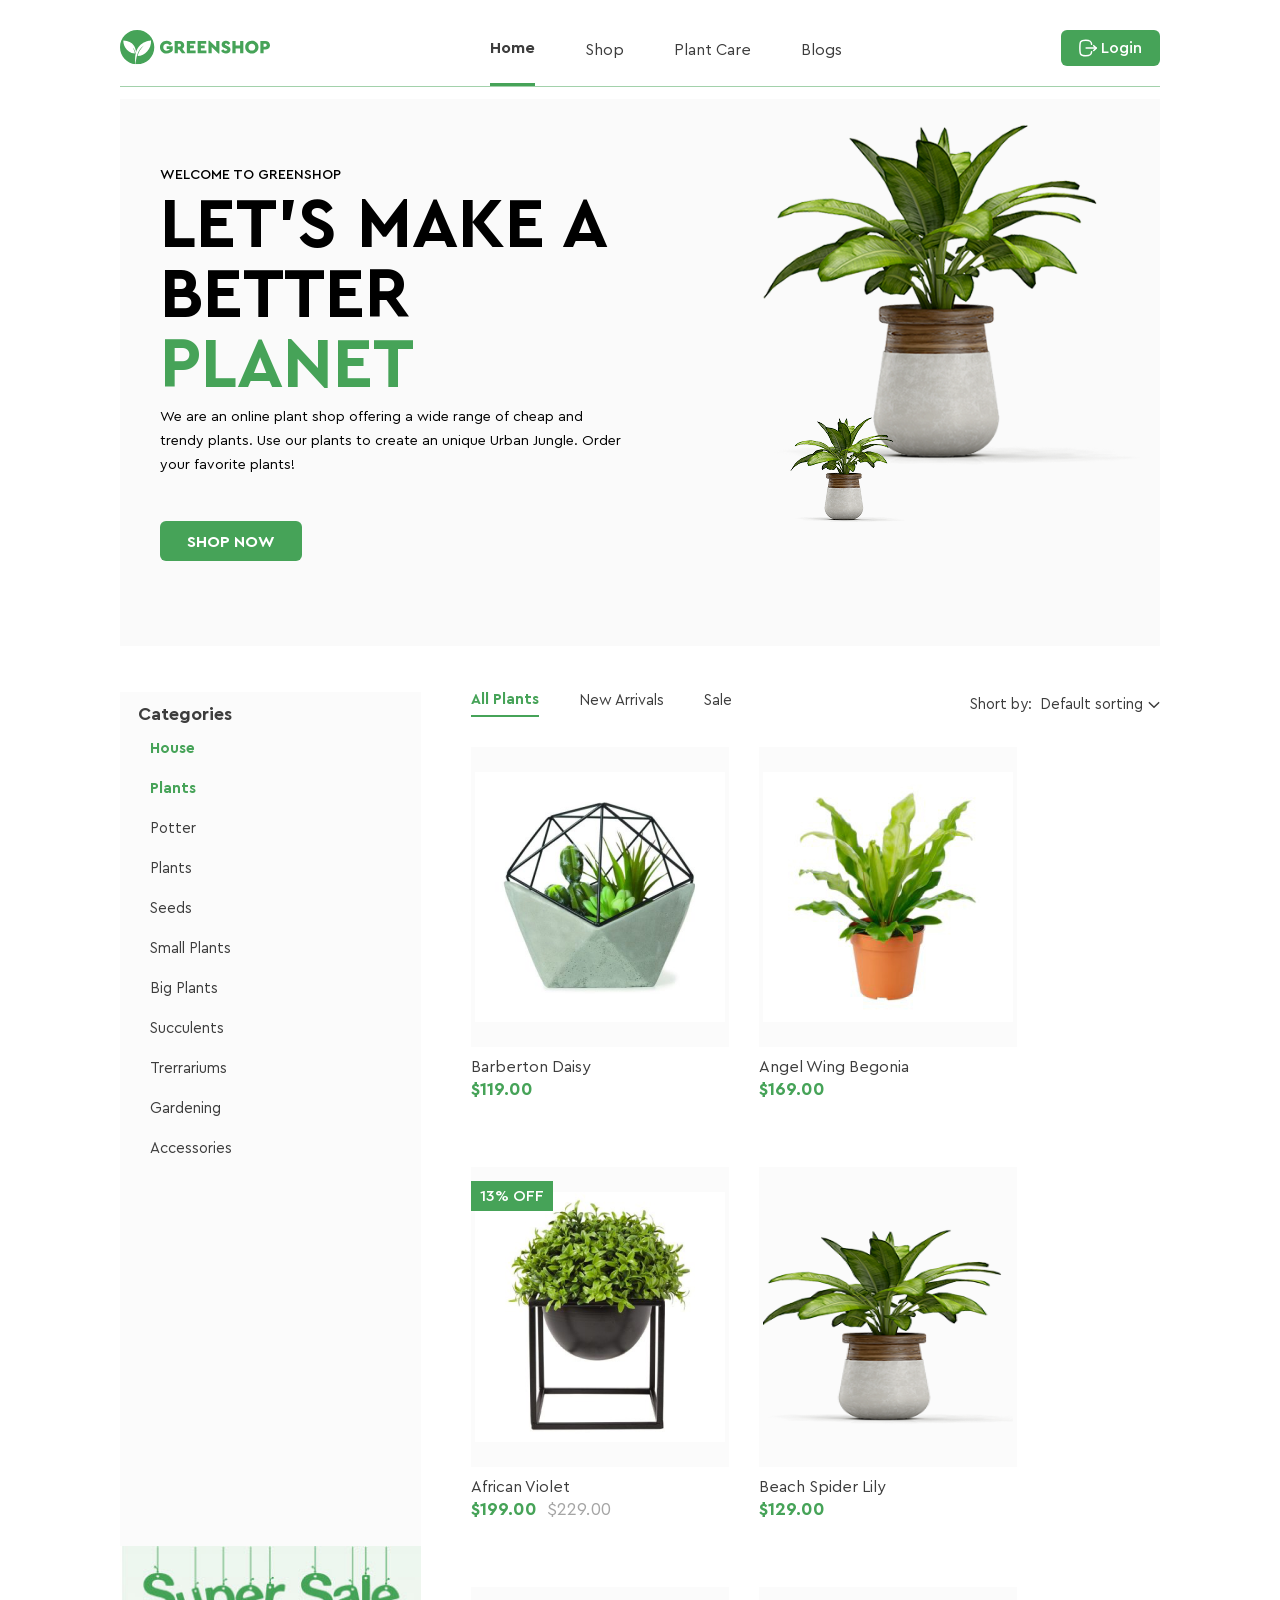
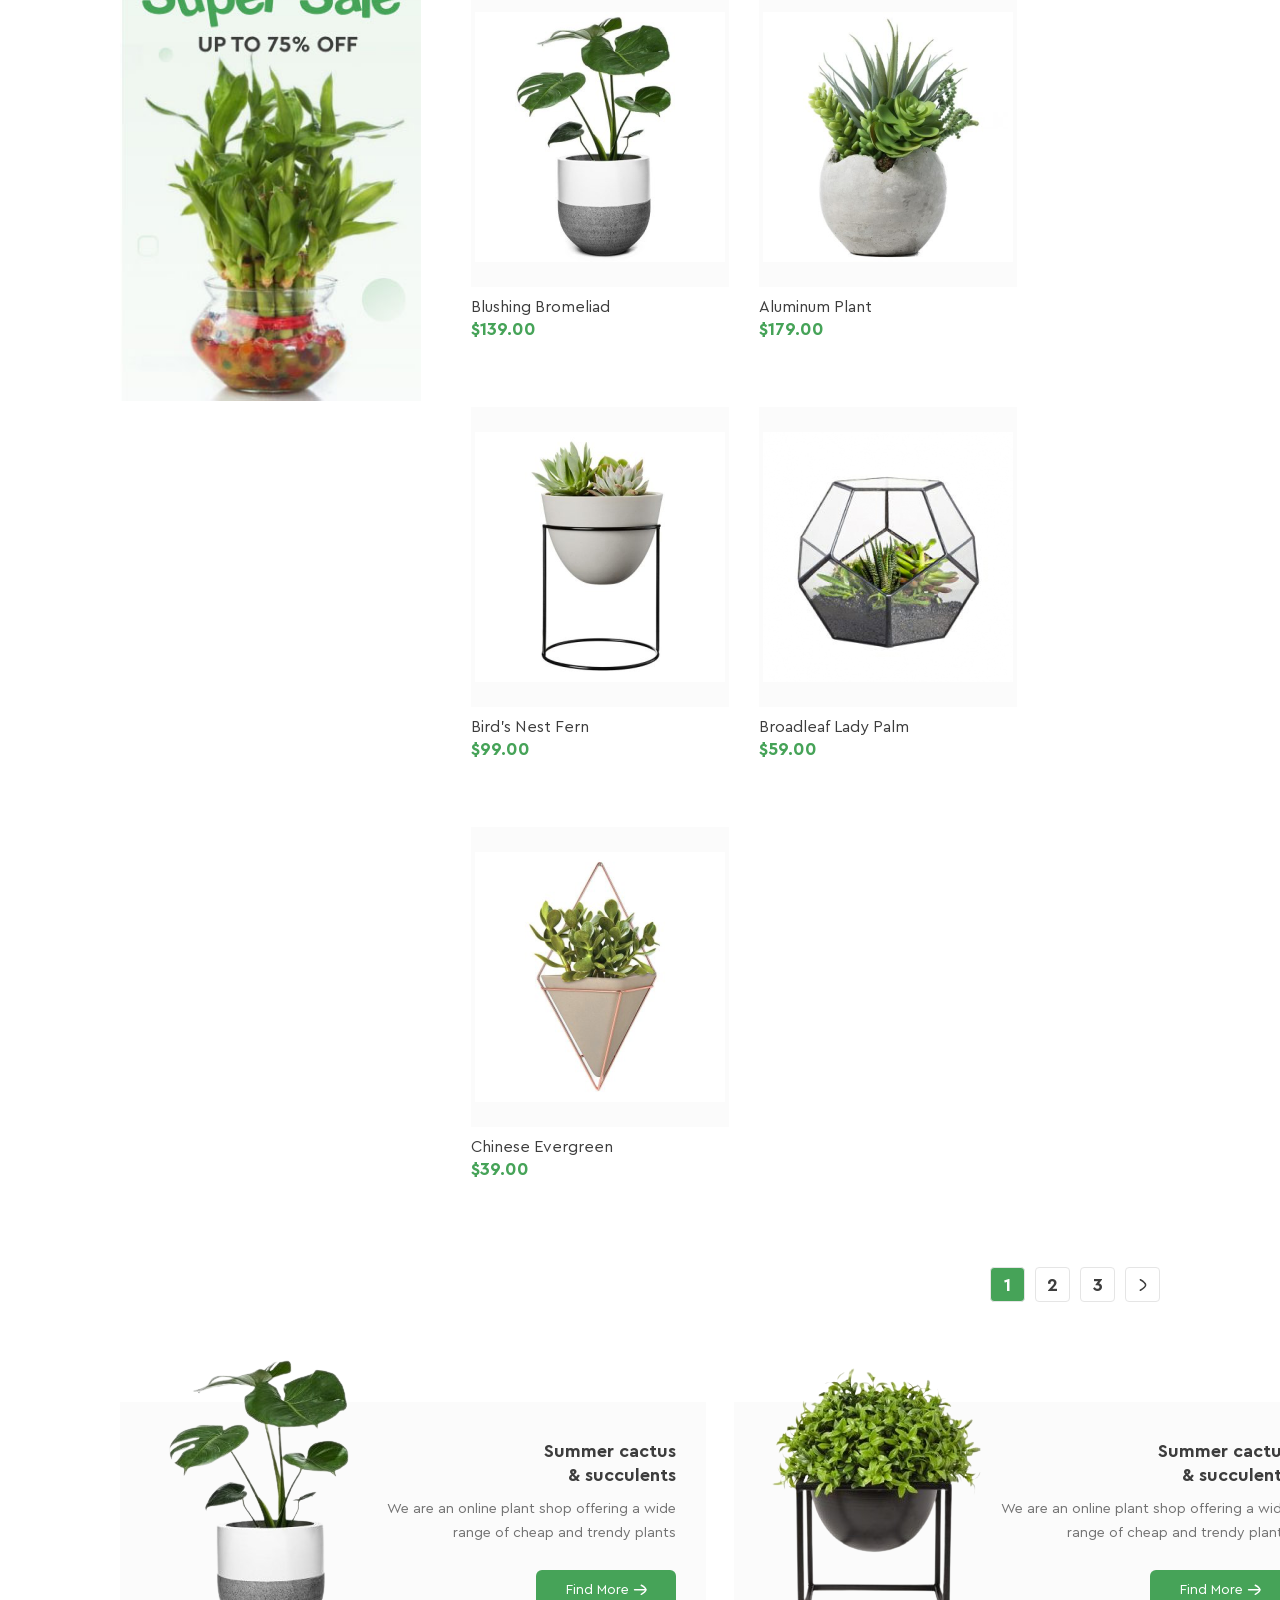
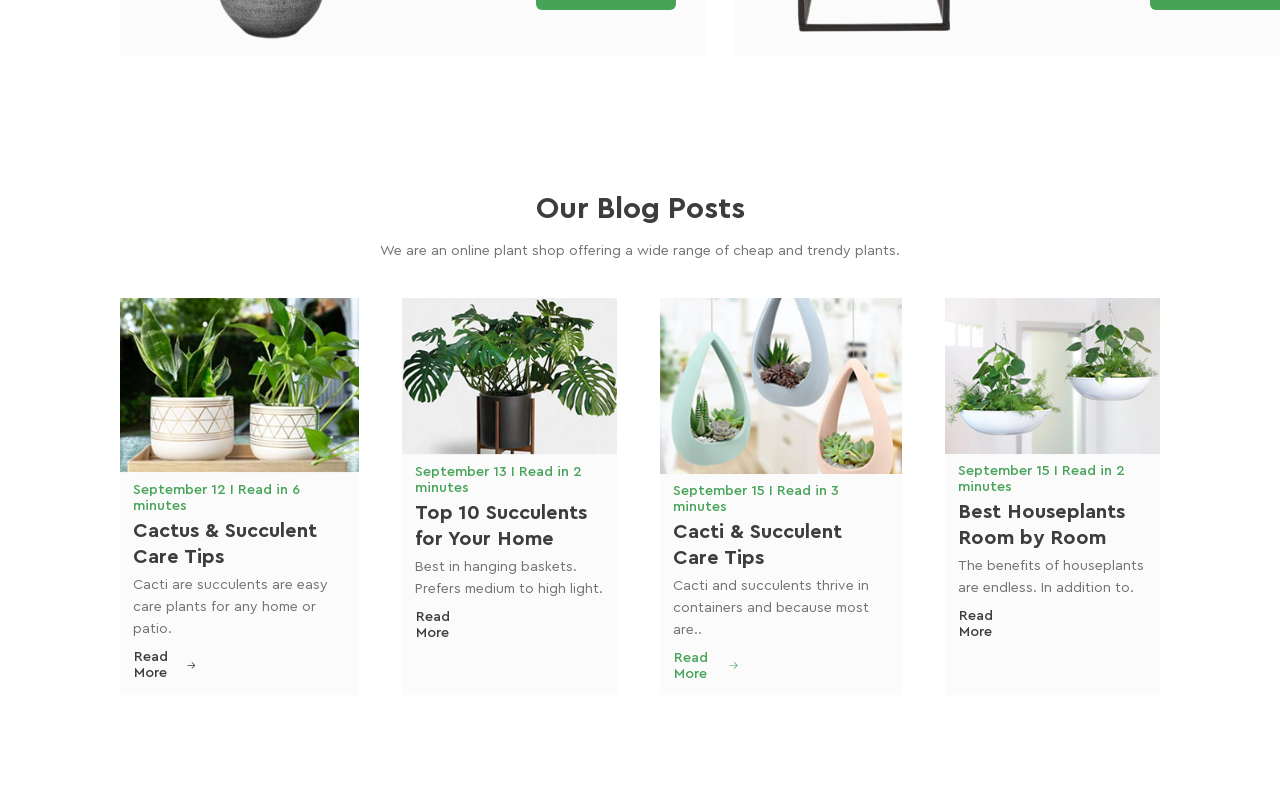
==== index.html @ c8fe4e33 "Homework_9.1" ====
<!DOCTYPE html>
<html lang="en">
<head>
    <meta charset="UTF-8">
    <meta name="viewport" content="width=device-width, initial-scale=1.0">
    <title>GREENSHOP</title>
    <link rel="stylesheet" href="./css/reset.css">
    <link rel="stylesheet" href="./css/style.css">
</head>
<body>
    <header>
        <div class="header">
            <div class="logo">
                <a class="logo-link" href="./index.html">
                    <svg xmlns="http://www.w3.org/2000/svg" width="150" height="35" viewBox="0 0 150 35" fill="none">
                    <g clip-path="url(#clip0_1_38)">
                        <path d="M17.15 0C7.67748 0 0 7.67746 0 17.15C0 26.0201 6.73548 33.3175 15.3711 34.207C14.8496 29.9134 15.0436 26.4001 15.7067 23.5135C15.3347 21.7225 14.4898 19.0703 12.5734 17.1864C12.5734 17.1864 13.8348 19.0784 14.5181 21.6214C14.5181 21.6255 14.5221 21.6295 14.5221 21.6335C14.5949 21.9044 14.6596 22.1793 14.7162 22.4623C14.7283 22.527 14.7404 22.5917 14.7526 22.6604C14.8051 22.9515 14.8536 23.2426 14.886 23.5418C5.19513 22.3532 3.12921 13.6569 3.35561 10.3781C13.665 10.9482 15.7754 17.8292 16.0827 22.0985C19.4585 11.0412 30.1843 10.4024 31.0697 10.3781C31.4538 18.8763 25.1509 25.5026 17.6149 26.0807C17.6635 25.8503 17.7201 25.6198 17.7767 25.3934C17.7928 25.3247 17.813 25.26 17.8333 25.1913C17.8777 25.0296 17.9222 24.8679 17.9748 24.7061C17.995 24.6374 18.0192 24.5646 18.0394 24.4959C18.096 24.318 18.1567 24.1442 18.2173 23.9663C18.2335 23.9259 18.2456 23.8854 18.2618 23.845C18.3386 23.6348 18.4195 23.4326 18.5003 23.2305C18.5084 23.2143 18.5125 23.1941 18.5205 23.1779C18.5205 23.1779 18.5205 23.1779 18.5246 23.1779C20.4571 18.5043 24.0229 15.4439 24.0229 15.4439C17.0247 19.4868 15.8441 29.9983 15.6582 34.2231C16.1514 34.2676 16.6446 34.2999 17.15 34.2999C26.6225 34.2999 34.3 26.6225 34.3 17.15C34.3 7.67746 26.6225 0 17.15 0Z" fill="#46A358"/>
                        <path d="M46.7038 10.7454C48.9719 10.7454 50.8235 11.7198 52.0243 13.4987L49.7764 15.4109C48.9719 14.287 47.9975 13.7048 46.6472 13.7048C44.5691 13.7048 43.2754 15.0713 43.2754 17.1534C43.2754 19.2719 44.6419 20.695 46.8372 20.695C48.0177 20.695 48.9557 20.2826 49.5541 19.5913V19.0091H46.6674V16.2357H52.7763V20.1331C52.1941 21.164 51.3693 21.9888 50.302 22.6235C49.2347 23.242 48.0339 23.5614 46.7038 23.5614C42.9924 23.618 39.9238 20.7314 39.9764 17.1534C39.9198 13.5957 42.9924 10.6888 46.7038 10.7454Z" fill="#46A358"/>
                        <path d="M61.9577 23.3315L59.1681 19.4907H57.8379V23.3315H54.6157V10.9683H59.4672C62.2204 10.9683 64.246 12.6542 64.246 15.2214C64.246 16.7375 63.5142 17.9948 62.2973 18.7428L65.5559 23.3315H61.9577ZM57.8339 16.6809H59.4834C60.3809 16.6809 60.9631 16.0987 60.9631 15.2214C60.9631 14.3441 60.3809 13.7781 59.4834 13.7781H57.8339V16.6809Z" fill="#46A358"/>
                        <path d="M66.8335 10.9683H75.4126V13.8711H70.0557V15.5772H73.8763V18.2738H70.0557V20.4287H75.639V23.3315H66.8335V10.9683Z" fill="#46A358"/>
                        <path d="M77.644 10.9683H86.223V13.8711H80.8662V15.5772H84.6867V18.2738H80.8662V20.4287H86.4494V23.3315H77.644V10.9683Z" fill="#46A358"/>
                        <path d="M99.4194 10.9681V23.5577H98.3884L91.6812 17.0567V23.3313H88.459V10.7417H89.4899L96.1971 17.1497V10.9681H99.4194Z" fill="#46A358"/>
                        <path d="M103.264 19.1349C103.996 20.1092 104.764 20.7278 106.017 20.7278C106.862 20.7278 107.291 20.4286 107.291 19.8262C107.291 19.2845 107.008 19.1147 106.034 18.6821L104.76 18.1201C102.718 17.2186 101.631 16.0583 101.631 14.3926C101.631 12.2013 103.43 10.7378 105.957 10.7378C107.998 10.7378 109.442 11.7121 110.19 13.2282L108.035 14.8777C107.436 13.9802 106.875 13.5678 105.993 13.5678C105.318 13.5678 104.889 13.8306 104.889 14.3562C104.889 14.805 105.152 15.0516 105.957 15.3669L107.38 15.9653C109.535 16.8668 110.545 17.9503 110.545 19.6928C110.545 22.0903 108.577 23.5538 106.009 23.5538C103.782 23.5538 101.983 22.4865 101.081 20.7804L103.264 19.1349Z" fill="#46A358"/>
                        <path d="M112.393 10.9683H115.615V15.4842H120.131V10.9683H123.353V23.3315H120.131V18.387H115.615V23.3315H112.393V10.9683Z" fill="#46A358"/>
                        <path d="M131.843 10.7417C135.442 10.6649 138.607 13.6081 138.53 17.1497C138.603 20.7277 135.442 23.6143 131.843 23.5577C128.229 23.6143 125.116 20.7277 125.193 17.1497C125.116 13.6081 128.229 10.6689 131.843 10.7417ZM131.86 13.7011C129.874 13.7011 128.488 15.108 128.488 17.1497C128.488 18.1806 128.807 19.0216 129.426 19.6603C130.044 20.2789 130.869 20.5983 131.86 20.5983C133.772 20.5983 135.231 19.2116 135.231 17.1497C135.235 15.108 133.772 13.7011 131.86 13.7011Z" fill="#46A358"/>
                        <path d="M140.374 10.9683H145.225C147.979 10.9683 150.004 12.6542 150.004 15.2214C150.004 17.7523 147.926 19.4907 145.225 19.4907H143.596V23.3315H140.374V10.9683ZM145.242 16.6809C146.139 16.6809 146.721 16.0987 146.721 15.2214C146.721 14.3441 146.139 13.7781 145.242 13.7781H143.592V16.6809H145.242Z" fill="#46A358"/>
                    </g>
                    <defs>
                        <clipPath id="clip0_1_38">
                        <rect width="150" height="34.2999" fill="white"/>
                        </clipPath>
                    </defs>
                    </svg>
                </a>
            </div>
            <nav class="nav-list">
                <li class="list-item active">
                    <a href="#" class="link-nav">Home</a>
                </li>
                <li class="list-item">
                    <a href="#" class="link-nav">Shop</a>
                </li>
                <li class="list-item">
                    <a href="#" class="link-nav">Plant Care</a>
                </li>
                <li class="list-item">
                    <a href="#" class="link-nav">Blogs</a>
                </li>
            </nav>
            <button type="submit" class="btn-log">
                    <svg xmlns="http://www.w3.org/2000/svg" width="18" height="18" viewBox="0 0 18 18" fill="none">
                          <path d="M17.1601 9.10026H7.12598" stroke="white" stroke-width="1.5" stroke-linecap="round" stroke-linejoin="round"/>
                          <path d="M14.7212 6.67041L17.1612 9.10041L14.7212 11.5304" stroke="white" stroke-width="1.5" stroke-linecap="round" stroke-linejoin="round"/>
                          <path d="M12.634 5.35817C12.359 2.37484 11.2424 1.2915 6.8007 1.2915C0.883199 1.2915 0.883199 3.2165 0.883199 8.99984C0.883199 14.7832 0.883199 16.7082 6.8007 16.7082C11.2424 16.7082 12.359 15.6248 12.634 12.6415" stroke="white" stroke-width="1.5" stroke-linecap="round" stroke-linejoin="round"/>
                    </svg>
                    <a href="./registration.html">Login</a>
            </button>
            </div>
        </div>
    </header>

    <section class="section-main">
        <div class="section-main-info">
            <div class="comtainer-info">
                <span class="welcome-text">Welcome to GreenShop</span>
                <h1 class="slogan">Let’s Make a Better <span class="text-color-green">Planet</span></h1>
                <p class="info-text">We are an online plant shop offering a wide range of cheap and trendy plants. Use our plants to create an unique Urban Jungle. Order your favorite plants!</p>
                <button type="submit" class="shop-now">
                    shop now
                </button>
            </div>
            <div class="container-main-product">
                 <img src="./img/01_1.png" alt="potted flower" class="product-img">
                <img src="./img/01_2.png" alt="potted flower" class="product-img-position">
            </div>
        </div>
    </section>

    <section class="section-shop">
        <div class="container-aside">
            <div class="container-categories">
                <span class="categories-text">Categories</span>
                <ul class="list-categories">
                    <li class="list-categories-item active">House Plants</li>
                    <li class="list-categories-item">Potter Plants</li>
                    <li class="list-categories-item">Seeds</li>
                    <li class="list-categories-item">Small Plants</li>
                    <li class="list-categories-item">Big Plants</li>
                    <li class="list-categories-item">Succulents</li>
                    <li class="list-categories-item">Trerrariums</li>
                    <li class="list-categories-item">Gardening</li>
                    <li class="list-categories-item">Accessories</li>
                </ul>
            </div>
                <img class="comtainer-sale-img" src="./img/Super_Sale_Banner.jpg" alt="Super_Sale_Banner">
        </div>
        <div class="comtainer-main-shop">
            <div class="comtainer-short-by">
                <ul class="short-by">
                    <li class="short-by-list active">All Plants</li>
                    <li class="short-by-list">New Arrivals</li>
                    <li class="short-by-list">Sale</li>
                </ul>
                <div class="default-sorting">
                    <div class="container-text-sorting">
                        <span class="text-sorting">Short by:</span>
                        <span class="text-sorting">Default sorting</span>
                    </div>
                    <div class="icon-sorting">
                        <svg xmlns="http://www.w3.org/2000/svg" width="12" height="8" viewBox="0 0 12 8" fill="none">
                          <path d="M10.6667 1.66669L6.00004 6.33335L1.33337 1.66669" stroke="#3D3D3D" stroke-width="1.5" stroke-linecap="round" stroke-linejoin="round"/>
                        </svg>
                    </div>
                </div>
            </div>
            <section class="section-shop-card">
                <div class="container-shop-card">
                    <div class="shop-card shop-card-border-top">
                        <div class="background-img">
                            <img class="card-img" src="./img/card_1.png" alt="Product-img-card">
                            <ul class="shop-card-icon">
                                <li class="card-icon">
                                    <a class="card-icon-link" href="#">
                                        <svg xmlns="http://www.w3.org/2000/svg" width="20" height="20" viewBox="0 0 20 20" fill="none">
                                          <g clip-path="url(#clip0_2_1949)">
                                            <path d="M14.294 16.8745H8.24077C5.65655 16.8745 3.55412 14.7721 3.55412 12.1879V7.38405C3.55412 4.98175 2.35676 2.75813 0.351225 1.4358C-0.00894369 1.19834 -0.108379 0.713895 0.129078 0.353726C0.366535 -0.00648163 0.850939 -0.105956 1.21119 0.131579C2.35606 0.886442 3.28487 1.88204 3.94905 3.02832C4.09258 3.18911 5.24995 4.41584 7.14726 4.41584H16.142C18.596 4.36995 20.5168 6.83267 19.8752 9.20138L18.8397 13.3284C18.3159 15.4163 16.4466 16.8745 14.294 16.8745ZM4.91926 5.53677C5.04912 6.1367 5.11634 6.7553 5.11634 7.38405V12.1879C5.11634 13.9107 6.51796 15.3123 8.24077 15.3123H14.294C15.7291 15.3123 16.9752 14.3401 17.3245 12.9482L18.3599 8.82121C18.7412 7.41373 17.5997 5.95084 16.142 5.97806H7.14722C6.28913 5.97806 5.54224 5.79305 4.91926 5.53677ZM7.85021 19.0226C7.85021 18.4833 7.41307 18.0462 6.87383 18.0462C5.57828 18.0978 5.57942 19.9479 6.87383 19.999C7.41307 19.999 7.85021 19.5618 7.85021 19.0226ZM15.6222 19.0226C15.6222 18.4833 15.1851 18.0462 14.6459 18.0462C13.3503 18.0978 13.3514 19.9479 14.6459 19.999C15.1851 19.999 15.6222 19.5618 15.6222 19.0226ZM16.9231 8.32138C16.9231 7.88998 16.5734 7.54027 16.142 7.54027H7.45966C6.42329 7.58152 6.42407 9.0616 7.45966 9.10249H16.142C16.5734 9.10249 16.9231 8.75279 16.9231 8.32138Z"/>
                                          </g>
                                          <defs>
                                            <clipPath id="clip0_2_1949">
                                              <rect width="20" height="20" fill="white"/>
                                            </clipPath>
                                          </defs>
                                        </svg>
                                    </a>
                                </li>
                                <li class="card-icon">
                                    <a class="card-icon-link" href="#">
                                        <svg xmlns="http://www.w3.org/2000/svg" width="20" height="20" viewBox="0 0 20 20" fill="none">
                                          <path d="M10 18.8873C9.71527 18.8873 9.44077 18.7842 9.22684 18.5968C8.41888 17.8903 7.63992 17.2264 6.95267 16.6408L6.94916 16.6377C4.93423 14.9207 3.19427 13.4378 1.98364 11.9771C0.630341 10.3441 0 8.79578 0 7.10434C0 5.46097 0.563507 3.94485 1.58661 2.83508C2.62192 1.71219 4.04251 1.09375 5.58716 1.09375C6.74164 1.09375 7.79892 1.45874 8.72955 2.1785C9.19922 2.54181 9.62494 2.98645 10 3.5051C10.3752 2.98645 10.8008 2.54181 11.2706 2.1785C12.2012 1.45874 13.2585 1.09375 14.413 1.09375C15.9575 1.09375 17.3782 1.71219 18.4135 2.83508C19.4366 3.94485 20 5.46097 20 7.10434C20 8.79578 19.3698 10.3441 18.0165 11.9769C16.8059 13.4378 15.0661 14.9205 13.0515 16.6374C12.363 17.224 11.5828 17.8889 10.773 18.5971C10.5592 18.7842 10.2846 18.8873 10 18.8873ZM5.58716 2.26532C4.37363 2.26532 3.25882 2.74963 2.44781 3.62915C1.62476 4.52194 1.17142 5.75607 1.17142 7.10434C1.17142 8.52692 1.70013 9.79919 2.88559 11.2296C4.03137 12.6122 5.73563 14.0645 7.70889 15.7462L7.71255 15.7492C8.4024 16.3371 9.18442 17.0036 9.99832 17.7153C10.8171 17.0023 11.6003 16.3347 12.2916 15.7458C14.2647 14.0642 15.9688 12.6122 17.1146 11.2296C18.2999 9.79919 18.8286 8.52692 18.8286 7.10434C18.8286 5.75607 18.3752 4.52194 17.5522 3.62915C16.7413 2.74963 15.6264 2.26532 14.413 2.26532C13.524 2.26532 12.7078 2.54791 11.9872 3.10516C11.3449 3.60199 10.8975 4.23004 10.6352 4.66949C10.5003 4.89548 10.2629 5.03036 10 5.03036C9.73709 5.03036 9.49966 4.89548 9.36478 4.66949C9.10263 4.23004 8.65524 3.60199 8.01285 3.10516C7.29218 2.54791 6.47598 2.26532 5.58716 2.26532Z"/>
                                        </svg>
                                    </a>
                                </li>
                                <li class="card-icon">
                                    <a class="card-icon-link" href="#">
                                        <svg xmlns="http://www.w3.org/2000/svg" width="20" height="20" viewBox="0 0 20 20" fill="none">
                                          <g clip-path="url(#clip0_2_1953)">
                                            <path d="M14.5656 16.0023C10.5704 19.1859 4.98549 18.3049 2.02729 14.6536C-0.827886 11.1285 -0.64932 6.04314 2.44811 2.82458C5.64856 -0.50074 10.6802 -0.944658 14.3277 1.78316C15.6345 2.76027 16.6104 4.00337 17.246 5.50807C17.8853 7.02151 18.0795 8.59614 17.8578 10.2201C17.6368 11.8365 16.9918 13.2769 15.9423 14.6212C16.0272 14.6767 16.1178 14.7167 16.1827 14.7816C17.3365 15.9305 18.4859 17.0836 19.6397 18.2325C19.9132 18.5047 20.0493 18.8218 19.9682 19.204C19.8071 19.9644 18.9018 20.2579 18.3211 19.7359C18.0489 19.4918 17.7985 19.2227 17.54 18.9642C16.5923 18.0171 15.6451 17.0693 14.6973 16.1221C14.658 16.0847 14.6168 16.0497 14.5656 16.0023ZM15.9529 8.98636C15.9629 5.12659 12.8468 2.00605 8.97825 2.00043C5.12035 1.99481 2.00669 5.09037 1.98983 8.94765C1.97297 12.8168 5.08289 15.9461 8.96326 15.9642C12.8055 15.9823 15.9429 12.8499 15.9529 8.98636Z"/>
                                          </g>
                                          <defs>
                                            <clipPath id="clip0_2_1953">
                                              <rect width="19.9913" height="20" fill="white"/>
                                            </clipPath>
                                          </defs>
                                        </svg>
                                    </a>
                                </li>
                            </ul>
                        </div>
                        <h2 class="card-text">Barberton Daisy</h2>
                        <div class="container-card-price">
                            <span class="card-price">$119.00</span>
                        </div>
                    </div>
                    <div class="shop-card shop-card-border-top">
                        <div class="background-img">
                            <img class="card-img" src="./img/card_2.png" alt="Product-img-card">
                            <ul class="shop-card-icon">
                                <li class="card-icon">
                                    <a class="card-icon-link" href="#">
                                        <svg xmlns="http://www.w3.org/2000/svg" width="20" height="20" viewBox="0 0 20 20" fill="none">
                                          <g clip-path="url(#clip0_2_1949)">
                                            <path d="M14.294 16.8745H8.24077C5.65655 16.8745 3.55412 14.7721 3.55412 12.1879V7.38405C3.55412 4.98175 2.35676 2.75813 0.351225 1.4358C-0.00894369 1.19834 -0.108379 0.713895 0.129078 0.353726C0.366535 -0.00648163 0.850939 -0.105956 1.21119 0.131579C2.35606 0.886442 3.28487 1.88204 3.94905 3.02832C4.09258 3.18911 5.24995 4.41584 7.14726 4.41584H16.142C18.596 4.36995 20.5168 6.83267 19.8752 9.20138L18.8397 13.3284C18.3159 15.4163 16.4466 16.8745 14.294 16.8745ZM4.91926 5.53677C5.04912 6.1367 5.11634 6.7553 5.11634 7.38405V12.1879C5.11634 13.9107 6.51796 15.3123 8.24077 15.3123H14.294C15.7291 15.3123 16.9752 14.3401 17.3245 12.9482L18.3599 8.82121C18.7412 7.41373 17.5997 5.95084 16.142 5.97806H7.14722C6.28913 5.97806 5.54224 5.79305 4.91926 5.53677ZM7.85021 19.0226C7.85021 18.4833 7.41307 18.0462 6.87383 18.0462C5.57828 18.0978 5.57942 19.9479 6.87383 19.999C7.41307 19.999 7.85021 19.5618 7.85021 19.0226ZM15.6222 19.0226C15.6222 18.4833 15.1851 18.0462 14.6459 18.0462C13.3503 18.0978 13.3514 19.9479 14.6459 19.999C15.1851 19.999 15.6222 19.5618 15.6222 19.0226ZM16.9231 8.32138C16.9231 7.88998 16.5734 7.54027 16.142 7.54027H7.45966C6.42329 7.58152 6.42407 9.0616 7.45966 9.10249H16.142C16.5734 9.10249 16.9231 8.75279 16.9231 8.32138Z"/>
                                          </g>
                                          <defs>
                                            <clipPath id="clip0_2_1949">
                                              <rect width="20" height="20" fill="white"/>
                                            </clipPath>
                                          </defs>
                                        </svg>
                                    </a>
                                </li>
                                <li class="card-icon">
                                    <a class="card-icon-link" href="#">
                                        <svg xmlns="http://www.w3.org/2000/svg" width="20" height="20" viewBox="0 0 20 20" fill="none">
                                          <path d="M10 18.8873C9.71527 18.8873 9.44077 18.7842 9.22684 18.5968C8.41888 17.8903 7.63992 17.2264 6.95267 16.6408L6.94916 16.6377C4.93423 14.9207 3.19427 13.4378 1.98364 11.9771C0.630341 10.3441 0 8.79578 0 7.10434C0 5.46097 0.563507 3.94485 1.58661 2.83508C2.62192 1.71219 4.04251 1.09375 5.58716 1.09375C6.74164 1.09375 7.79892 1.45874 8.72955 2.1785C9.19922 2.54181 9.62494 2.98645 10 3.5051C10.3752 2.98645 10.8008 2.54181 11.2706 2.1785C12.2012 1.45874 13.2585 1.09375 14.413 1.09375C15.9575 1.09375 17.3782 1.71219 18.4135 2.83508C19.4366 3.94485 20 5.46097 20 7.10434C20 8.79578 19.3698 10.3441 18.0165 11.9769C16.8059 13.4378 15.0661 14.9205 13.0515 16.6374C12.363 17.224 11.5828 17.8889 10.773 18.5971C10.5592 18.7842 10.2846 18.8873 10 18.8873ZM5.58716 2.26532C4.37363 2.26532 3.25882 2.74963 2.44781 3.62915C1.62476 4.52194 1.17142 5.75607 1.17142 7.10434C1.17142 8.52692 1.70013 9.79919 2.88559 11.2296C4.03137 12.6122 5.73563 14.0645 7.70889 15.7462L7.71255 15.7492C8.4024 16.3371 9.18442 17.0036 9.99832 17.7153C10.8171 17.0023 11.6003 16.3347 12.2916 15.7458C14.2647 14.0642 15.9688 12.6122 17.1146 11.2296C18.2999 9.79919 18.8286 8.52692 18.8286 7.10434C18.8286 5.75607 18.3752 4.52194 17.5522 3.62915C16.7413 2.74963 15.6264 2.26532 14.413 2.26532C13.524 2.26532 12.7078 2.54791 11.9872 3.10516C11.3449 3.60199 10.8975 4.23004 10.6352 4.66949C10.5003 4.89548 10.2629 5.03036 10 5.03036C9.73709 5.03036 9.49966 4.89548 9.36478 4.66949C9.10263 4.23004 8.65524 3.60199 8.01285 3.10516C7.29218 2.54791 6.47598 2.26532 5.58716 2.26532Z"/>
                                        </svg>
                                    </a>
                                </li>
                                <li class="card-icon">
                                    <a class="card-icon-link" href="#">
                                        <svg xmlns="http://www.w3.org/2000/svg" width="20" height="20" viewBox="0 0 20 20" fill="none">
                                          <g clip-path="url(#clip0_2_1953)">
                                            <path d="M14.5656 16.0023C10.5704 19.1859 4.98549 18.3049 2.02729 14.6536C-0.827886 11.1285 -0.64932 6.04314 2.44811 2.82458C5.64856 -0.50074 10.6802 -0.944658 14.3277 1.78316C15.6345 2.76027 16.6104 4.00337 17.246 5.50807C17.8853 7.02151 18.0795 8.59614 17.8578 10.2201C17.6368 11.8365 16.9918 13.2769 15.9423 14.6212C16.0272 14.6767 16.1178 14.7167 16.1827 14.7816C17.3365 15.9305 18.4859 17.0836 19.6397 18.2325C19.9132 18.5047 20.0493 18.8218 19.9682 19.204C19.8071 19.9644 18.9018 20.2579 18.3211 19.7359C18.0489 19.4918 17.7985 19.2227 17.54 18.9642C16.5923 18.0171 15.6451 17.0693 14.6973 16.1221C14.658 16.0847 14.6168 16.0497 14.5656 16.0023ZM15.9529 8.98636C15.9629 5.12659 12.8468 2.00605 8.97825 2.00043C5.12035 1.99481 2.00669 5.09037 1.98983 8.94765C1.97297 12.8168 5.08289 15.9461 8.96326 15.9642C12.8055 15.9823 15.9429 12.8499 15.9529 8.98636Z"/>
                                          </g>
                                          <defs>
                                            <clipPath id="clip0_2_1953">
                                              <rect width="19.9913" height="20" fill="white"/>
                                            </clipPath>
                                          </defs>
                                        </svg>
                                    </a>
                                </li>
                            </ul>
                        </div>
                        <h2 class="card-text">Angel Wing Begonia</h2>
                        <div class="container-card-price">
                            <span class="card-price">$169.00</span>
                        </div>
                    </div>
                    <div class="shop-card">
                        <div class="background-img">
                            <img class="card-img" src="./img/card_3.png" alt="Product-img-card">
                            <div class="block-sele">13% OFF</div>
                        </div>
                        <h2 class="card-text">African Violet</h2>
                        <div class="container-card-price">
                            <span class="card-price">$199.00</span>
                            <span class="card-price-sale">$229.00</span>
                        </div>
                    </div>
                    <div class="shop-card shop-card-border-top">
                        <div class="background-img">
                            <img class="card-img" src="./img/card_4.png" alt="Product-img-card">
                            <ul class="shop-card-icon">
                                <li class="card-icon">
                                    <a class="card-icon-link" href="#">
                                        <svg xmlns="http://www.w3.org/2000/svg" width="20" height="20" viewBox="0 0 20 20" fill="none">
                                          <g clip-path="url(#clip0_2_1949)">
                                            <path d="M14.294 16.8745H8.24077C5.65655 16.8745 3.55412 14.7721 3.55412 12.1879V7.38405C3.55412 4.98175 2.35676 2.75813 0.351225 1.4358C-0.00894369 1.19834 -0.108379 0.713895 0.129078 0.353726C0.366535 -0.00648163 0.850939 -0.105956 1.21119 0.131579C2.35606 0.886442 3.28487 1.88204 3.94905 3.02832C4.09258 3.18911 5.24995 4.41584 7.14726 4.41584H16.142C18.596 4.36995 20.5168 6.83267 19.8752 9.20138L18.8397 13.3284C18.3159 15.4163 16.4466 16.8745 14.294 16.8745ZM4.91926 5.53677C5.04912 6.1367 5.11634 6.7553 5.11634 7.38405V12.1879C5.11634 13.9107 6.51796 15.3123 8.24077 15.3123H14.294C15.7291 15.3123 16.9752 14.3401 17.3245 12.9482L18.3599 8.82121C18.7412 7.41373 17.5997 5.95084 16.142 5.97806H7.14722C6.28913 5.97806 5.54224 5.79305 4.91926 5.53677ZM7.85021 19.0226C7.85021 18.4833 7.41307 18.0462 6.87383 18.0462C5.57828 18.0978 5.57942 19.9479 6.87383 19.999C7.41307 19.999 7.85021 19.5618 7.85021 19.0226ZM15.6222 19.0226C15.6222 18.4833 15.1851 18.0462 14.6459 18.0462C13.3503 18.0978 13.3514 19.9479 14.6459 19.999C15.1851 19.999 15.6222 19.5618 15.6222 19.0226ZM16.9231 8.32138C16.9231 7.88998 16.5734 7.54027 16.142 7.54027H7.45966C6.42329 7.58152 6.42407 9.0616 7.45966 9.10249H16.142C16.5734 9.10249 16.9231 8.75279 16.9231 8.32138Z"/>
                                          </g>
                                          <defs>
                                            <clipPath id="clip0_2_1949">
                                              <rect width="20" height="20" fill="white"/>
                                            </clipPath>
                                          </defs>
                                        </svg>
                                    </a>
                                </li>
                                <li class="card-icon">
                                    <a class="card-icon-link" href="#">
                                        <svg xmlns="http://www.w3.org/2000/svg" width="20" height="20" viewBox="0 0 20 20" fill="none">
                                          <path d="M10 18.8873C9.71527 18.8873 9.44077 18.7842 9.22684 18.5968C8.41888 17.8903 7.63992 17.2264 6.95267 16.6408L6.94916 16.6377C4.93423 14.9207 3.19427 13.4378 1.98364 11.9771C0.630341 10.3441 0 8.79578 0 7.10434C0 5.46097 0.563507 3.94485 1.58661 2.83508C2.62192 1.71219 4.04251 1.09375 5.58716 1.09375C6.74164 1.09375 7.79892 1.45874 8.72955 2.1785C9.19922 2.54181 9.62494 2.98645 10 3.5051C10.3752 2.98645 10.8008 2.54181 11.2706 2.1785C12.2012 1.45874 13.2585 1.09375 14.413 1.09375C15.9575 1.09375 17.3782 1.71219 18.4135 2.83508C19.4366 3.94485 20 5.46097 20 7.10434C20 8.79578 19.3698 10.3441 18.0165 11.9769C16.8059 13.4378 15.0661 14.9205 13.0515 16.6374C12.363 17.224 11.5828 17.8889 10.773 18.5971C10.5592 18.7842 10.2846 18.8873 10 18.8873ZM5.58716 2.26532C4.37363 2.26532 3.25882 2.74963 2.44781 3.62915C1.62476 4.52194 1.17142 5.75607 1.17142 7.10434C1.17142 8.52692 1.70013 9.79919 2.88559 11.2296C4.03137 12.6122 5.73563 14.0645 7.70889 15.7462L7.71255 15.7492C8.4024 16.3371 9.18442 17.0036 9.99832 17.7153C10.8171 17.0023 11.6003 16.3347 12.2916 15.7458C14.2647 14.0642 15.9688 12.6122 17.1146 11.2296C18.2999 9.79919 18.8286 8.52692 18.8286 7.10434C18.8286 5.75607 18.3752 4.52194 17.5522 3.62915C16.7413 2.74963 15.6264 2.26532 14.413 2.26532C13.524 2.26532 12.7078 2.54791 11.9872 3.10516C11.3449 3.60199 10.8975 4.23004 10.6352 4.66949C10.5003 4.89548 10.2629 5.03036 10 5.03036C9.73709 5.03036 9.49966 4.89548 9.36478 4.66949C9.10263 4.23004 8.65524 3.60199 8.01285 3.10516C7.29218 2.54791 6.47598 2.26532 5.58716 2.26532Z"/>
                                        </svg>
                                    </a>
                                </li>
                                <li class="card-icon">
                                    <a class="card-icon-link" href="#">
                                        <svg xmlns="http://www.w3.org/2000/svg" width="20" height="20" viewBox="0 0 20 20" fill="none">
                                          <g clip-path="url(#clip0_2_1953)">
                                            <path d="M14.5656 16.0023C10.5704 19.1859 4.98549 18.3049 2.02729 14.6536C-0.827886 11.1285 -0.64932 6.04314 2.44811 2.82458C5.64856 -0.50074 10.6802 -0.944658 14.3277 1.78316C15.6345 2.76027 16.6104 4.00337 17.246 5.50807C17.8853 7.02151 18.0795 8.59614 17.8578 10.2201C17.6368 11.8365 16.9918 13.2769 15.9423 14.6212C16.0272 14.6767 16.1178 14.7167 16.1827 14.7816C17.3365 15.9305 18.4859 17.0836 19.6397 18.2325C19.9132 18.5047 20.0493 18.8218 19.9682 19.204C19.8071 19.9644 18.9018 20.2579 18.3211 19.7359C18.0489 19.4918 17.7985 19.2227 17.54 18.9642C16.5923 18.0171 15.6451 17.0693 14.6973 16.1221C14.658 16.0847 14.6168 16.0497 14.5656 16.0023ZM15.9529 8.98636C15.9629 5.12659 12.8468 2.00605 8.97825 2.00043C5.12035 1.99481 2.00669 5.09037 1.98983 8.94765C1.97297 12.8168 5.08289 15.9461 8.96326 15.9642C12.8055 15.9823 15.9429 12.8499 15.9529 8.98636Z"/>
                                          </g>
                                          <defs>
                                            <clipPath id="clip0_2_1953">
                                              <rect width="19.9913" height="20" fill="white"/>
                                            </clipPath>
                                          </defs>
                                        </svg>
                                    </a>
                                </li>
                            </ul>
                        </div>
                        <h2 class="card-text">Beach Spider Lily</h2>
                        <div class="container-card-price">
                            <span class="card-price">$129.00</span>
                        </div>
                    </div>
                    <div class="shop-card shop-card-border-top">
                        <div class="background-img">
                            <img class="card-img" src="./img/card_5.png" alt="Product-img-card">
                            <ul class="shop-card-icon">
                                <li class="card-icon">
                                    <a class="card-icon-link" href="#">
                                        <svg xmlns="http://www.w3.org/2000/svg" width="20" height="20" viewBox="0 0 20 20" fill="none">
                                          <g clip-path="url(#clip0_2_1949)">
                                            <path d="M14.294 16.8745H8.24077C5.65655 16.8745 3.55412 14.7721 3.55412 12.1879V7.38405C3.55412 4.98175 2.35676 2.75813 0.351225 1.4358C-0.00894369 1.19834 -0.108379 0.713895 0.129078 0.353726C0.366535 -0.00648163 0.850939 -0.105956 1.21119 0.131579C2.35606 0.886442 3.28487 1.88204 3.94905 3.02832C4.09258 3.18911 5.24995 4.41584 7.14726 4.41584H16.142C18.596 4.36995 20.5168 6.83267 19.8752 9.20138L18.8397 13.3284C18.3159 15.4163 16.4466 16.8745 14.294 16.8745ZM4.91926 5.53677C5.04912 6.1367 5.11634 6.7553 5.11634 7.38405V12.1879C5.11634 13.9107 6.51796 15.3123 8.24077 15.3123H14.294C15.7291 15.3123 16.9752 14.3401 17.3245 12.9482L18.3599 8.82121C18.7412 7.41373 17.5997 5.95084 16.142 5.97806H7.14722C6.28913 5.97806 5.54224 5.79305 4.91926 5.53677ZM7.85021 19.0226C7.85021 18.4833 7.41307 18.0462 6.87383 18.0462C5.57828 18.0978 5.57942 19.9479 6.87383 19.999C7.41307 19.999 7.85021 19.5618 7.85021 19.0226ZM15.6222 19.0226C15.6222 18.4833 15.1851 18.0462 14.6459 18.0462C13.3503 18.0978 13.3514 19.9479 14.6459 19.999C15.1851 19.999 15.6222 19.5618 15.6222 19.0226ZM16.9231 8.32138C16.9231 7.88998 16.5734 7.54027 16.142 7.54027H7.45966C6.42329 7.58152 6.42407 9.0616 7.45966 9.10249H16.142C16.5734 9.10249 16.9231 8.75279 16.9231 8.32138Z"/>
                                          </g>
                                          <defs>
                                            <clipPath id="clip0_2_1949">
                                              <rect width="20" height="20" fill="white"/>
                                            </clipPath>
                                          </defs>
                                        </svg>
                                    </a>
                                </li>
                                <li class="card-icon">
                                    <a class="card-icon-link" href="#">
                                        <svg xmlns="http://www.w3.org/2000/svg" width="20" height="20" viewBox="0 0 20 20" fill="none">
                                          <path d="M10 18.8873C9.71527 18.8873 9.44077 18.7842 9.22684 18.5968C8.41888 17.8903 7.63992 17.2264 6.95267 16.6408L6.94916 16.6377C4.93423 14.9207 3.19427 13.4378 1.98364 11.9771C0.630341 10.3441 0 8.79578 0 7.10434C0 5.46097 0.563507 3.94485 1.58661 2.83508C2.62192 1.71219 4.04251 1.09375 5.58716 1.09375C6.74164 1.09375 7.79892 1.45874 8.72955 2.1785C9.19922 2.54181 9.62494 2.98645 10 3.5051C10.3752 2.98645 10.8008 2.54181 11.2706 2.1785C12.2012 1.45874 13.2585 1.09375 14.413 1.09375C15.9575 1.09375 17.3782 1.71219 18.4135 2.83508C19.4366 3.94485 20 5.46097 20 7.10434C20 8.79578 19.3698 10.3441 18.0165 11.9769C16.8059 13.4378 15.0661 14.9205 13.0515 16.6374C12.363 17.224 11.5828 17.8889 10.773 18.5971C10.5592 18.7842 10.2846 18.8873 10 18.8873ZM5.58716 2.26532C4.37363 2.26532 3.25882 2.74963 2.44781 3.62915C1.62476 4.52194 1.17142 5.75607 1.17142 7.10434C1.17142 8.52692 1.70013 9.79919 2.88559 11.2296C4.03137 12.6122 5.73563 14.0645 7.70889 15.7462L7.71255 15.7492C8.4024 16.3371 9.18442 17.0036 9.99832 17.7153C10.8171 17.0023 11.6003 16.3347 12.2916 15.7458C14.2647 14.0642 15.9688 12.6122 17.1146 11.2296C18.2999 9.79919 18.8286 8.52692 18.8286 7.10434C18.8286 5.75607 18.3752 4.52194 17.5522 3.62915C16.7413 2.74963 15.6264 2.26532 14.413 2.26532C13.524 2.26532 12.7078 2.54791 11.9872 3.10516C11.3449 3.60199 10.8975 4.23004 10.6352 4.66949C10.5003 4.89548 10.2629 5.03036 10 5.03036C9.73709 5.03036 9.49966 4.89548 9.36478 4.66949C9.10263 4.23004 8.65524 3.60199 8.01285 3.10516C7.29218 2.54791 6.47598 2.26532 5.58716 2.26532Z"/>
                                        </svg>
                                    </a>
                                </li>
                                <li class="card-icon">
                                    <a class="card-icon-link" href="#">
                                        <svg xmlns="http://www.w3.org/2000/svg" width="20" height="20" viewBox="0 0 20 20" fill="none">
                                          <g clip-path="url(#clip0_2_1953)">
                                            <path d="M14.5656 16.0023C10.5704 19.1859 4.98549 18.3049 2.02729 14.6536C-0.827886 11.1285 -0.64932 6.04314 2.44811 2.82458C5.64856 -0.50074 10.6802 -0.944658 14.3277 1.78316C15.6345 2.76027 16.6104 4.00337 17.246 5.50807C17.8853 7.02151 18.0795 8.59614 17.8578 10.2201C17.6368 11.8365 16.9918 13.2769 15.9423 14.6212C16.0272 14.6767 16.1178 14.7167 16.1827 14.7816C17.3365 15.9305 18.4859 17.0836 19.6397 18.2325C19.9132 18.5047 20.0493 18.8218 19.9682 19.204C19.8071 19.9644 18.9018 20.2579 18.3211 19.7359C18.0489 19.4918 17.7985 19.2227 17.54 18.9642C16.5923 18.0171 15.6451 17.0693 14.6973 16.1221C14.658 16.0847 14.6168 16.0497 14.5656 16.0023ZM15.9529 8.98636C15.9629 5.12659 12.8468 2.00605 8.97825 2.00043C5.12035 1.99481 2.00669 5.09037 1.98983 8.94765C1.97297 12.8168 5.08289 15.9461 8.96326 15.9642C12.8055 15.9823 15.9429 12.8499 15.9529 8.98636Z"/>
                                          </g>
                                          <defs>
                                            <clipPath id="clip0_2_1953">
                                              <rect width="19.9913" height="20" fill="white"/>
                                            </clipPath>
                                          </defs>
                                        </svg>
                                    </a>
                                </li>
                            </ul>
                        </div>
                        <h2 class="card-text">Blushing Bromeliad</h2>
                        <div class="container-card-price">
                            <span class="card-price">$139.00</span>
                        </div>
                    </div>
                    <div class="shop-card shop-card-border-top">
                        <div class="background-img">
                            <img class="card-img" src="./img/card_6.png" alt="Product-img-card">
                            <ul class="shop-card-icon">
                                <li class="card-icon">
                                    <a class="card-icon-link" href="#">
                                        <svg xmlns="http://www.w3.org/2000/svg" width="20" height="20" viewBox="0 0 20 20" fill="none">
                                          <g clip-path="url(#clip0_2_1949)">
                                            <path d="M14.294 16.8745H8.24077C5.65655 16.8745 3.55412 14.7721 3.55412 12.1879V7.38405C3.55412 4.98175 2.35676 2.75813 0.351225 1.4358C-0.00894369 1.19834 -0.108379 0.713895 0.129078 0.353726C0.366535 -0.00648163 0.850939 -0.105956 1.21119 0.131579C2.35606 0.886442 3.28487 1.88204 3.94905 3.02832C4.09258 3.18911 5.24995 4.41584 7.14726 4.41584H16.142C18.596 4.36995 20.5168 6.83267 19.8752 9.20138L18.8397 13.3284C18.3159 15.4163 16.4466 16.8745 14.294 16.8745ZM4.91926 5.53677C5.04912 6.1367 5.11634 6.7553 5.11634 7.38405V12.1879C5.11634 13.9107 6.51796 15.3123 8.24077 15.3123H14.294C15.7291 15.3123 16.9752 14.3401 17.3245 12.9482L18.3599 8.82121C18.7412 7.41373 17.5997 5.95084 16.142 5.97806H7.14722C6.28913 5.97806 5.54224 5.79305 4.91926 5.53677ZM7.85021 19.0226C7.85021 18.4833 7.41307 18.0462 6.87383 18.0462C5.57828 18.0978 5.57942 19.9479 6.87383 19.999C7.41307 19.999 7.85021 19.5618 7.85021 19.0226ZM15.6222 19.0226C15.6222 18.4833 15.1851 18.0462 14.6459 18.0462C13.3503 18.0978 13.3514 19.9479 14.6459 19.999C15.1851 19.999 15.6222 19.5618 15.6222 19.0226ZM16.9231 8.32138C16.9231 7.88998 16.5734 7.54027 16.142 7.54027H7.45966C6.42329 7.58152 6.42407 9.0616 7.45966 9.10249H16.142C16.5734 9.10249 16.9231 8.75279 16.9231 8.32138Z"/>
                                          </g>
                                          <defs>
                                            <clipPath id="clip0_2_1949">
                                              <rect width="20" height="20" fill="white"/>
                                            </clipPath>
                                          </defs>
                                        </svg>
                                    </a>
                                </li>
                                <li class="card-icon">
                                    <a class="card-icon-link" href="#">
                                        <svg xmlns="http://www.w3.org/2000/svg" width="20" height="20" viewBox="0 0 20 20" fill="none">
                                          <path d="M10 18.8873C9.71527 18.8873 9.44077 18.7842 9.22684 18.5968C8.41888 17.8903 7.63992 17.2264 6.95267 16.6408L6.94916 16.6377C4.93423 14.9207 3.19427 13.4378 1.98364 11.9771C0.630341 10.3441 0 8.79578 0 7.10434C0 5.46097 0.563507 3.94485 1.58661 2.83508C2.62192 1.71219 4.04251 1.09375 5.58716 1.09375C6.74164 1.09375 7.79892 1.45874 8.72955 2.1785C9.19922 2.54181 9.62494 2.98645 10 3.5051C10.3752 2.98645 10.8008 2.54181 11.2706 2.1785C12.2012 1.45874 13.2585 1.09375 14.413 1.09375C15.9575 1.09375 17.3782 1.71219 18.4135 2.83508C19.4366 3.94485 20 5.46097 20 7.10434C20 8.79578 19.3698 10.3441 18.0165 11.9769C16.8059 13.4378 15.0661 14.9205 13.0515 16.6374C12.363 17.224 11.5828 17.8889 10.773 18.5971C10.5592 18.7842 10.2846 18.8873 10 18.8873ZM5.58716 2.26532C4.37363 2.26532 3.25882 2.74963 2.44781 3.62915C1.62476 4.52194 1.17142 5.75607 1.17142 7.10434C1.17142 8.52692 1.70013 9.79919 2.88559 11.2296C4.03137 12.6122 5.73563 14.0645 7.70889 15.7462L7.71255 15.7492C8.4024 16.3371 9.18442 17.0036 9.99832 17.7153C10.8171 17.0023 11.6003 16.3347 12.2916 15.7458C14.2647 14.0642 15.9688 12.6122 17.1146 11.2296C18.2999 9.79919 18.8286 8.52692 18.8286 7.10434C18.8286 5.75607 18.3752 4.52194 17.5522 3.62915C16.7413 2.74963 15.6264 2.26532 14.413 2.26532C13.524 2.26532 12.7078 2.54791 11.9872 3.10516C11.3449 3.60199 10.8975 4.23004 10.6352 4.66949C10.5003 4.89548 10.2629 5.03036 10 5.03036C9.73709 5.03036 9.49966 4.89548 9.36478 4.66949C9.10263 4.23004 8.65524 3.60199 8.01285 3.10516C7.29218 2.54791 6.47598 2.26532 5.58716 2.26532Z"/>
                                        </svg>
                                    </a>
                                </li>
                                <li class="card-icon">
                                    <a class="card-icon-link" href="#">
                                        <svg xmlns="http://www.w3.org/2000/svg" width="20" height="20" viewBox="0 0 20 20" fill="none">
                                          <g clip-path="url(#clip0_2_1953)">
                                            <path d="M14.5656 16.0023C10.5704 19.1859 4.98549 18.3049 2.02729 14.6536C-0.827886 11.1285 -0.64932 6.04314 2.44811 2.82458C5.64856 -0.50074 10.6802 -0.944658 14.3277 1.78316C15.6345 2.76027 16.6104 4.00337 17.246 5.50807C17.8853 7.02151 18.0795 8.59614 17.8578 10.2201C17.6368 11.8365 16.9918 13.2769 15.9423 14.6212C16.0272 14.6767 16.1178 14.7167 16.1827 14.7816C17.3365 15.9305 18.4859 17.0836 19.6397 18.2325C19.9132 18.5047 20.0493 18.8218 19.9682 19.204C19.8071 19.9644 18.9018 20.2579 18.3211 19.7359C18.0489 19.4918 17.7985 19.2227 17.54 18.9642C16.5923 18.0171 15.6451 17.0693 14.6973 16.1221C14.658 16.0847 14.6168 16.0497 14.5656 16.0023ZM15.9529 8.98636C15.9629 5.12659 12.8468 2.00605 8.97825 2.00043C5.12035 1.99481 2.00669 5.09037 1.98983 8.94765C1.97297 12.8168 5.08289 15.9461 8.96326 15.9642C12.8055 15.9823 15.9429 12.8499 15.9529 8.98636Z"/>
                                          </g>
                                          <defs>
                                            <clipPath id="clip0_2_1953">
                                              <rect width="19.9913" height="20" fill="white"/>
                                            </clipPath>
                                          </defs>
                                        </svg>
                                    </a>
                                </li>
                            </ul>
                        </div>
                        <h2 class="card-text">Aluminum Plant</h2>
                        <div class="container-card-price">
                            <span class="card-price">$179.00</span>
                        </div>
                    </div>
                    <div class="shop-card shop-card-border-top">
                        <div class="background-img">
                            <img class="card-img" src="./img/card_7.png" alt="Product-img-card">
                            <ul class="shop-card-icon">
                                <li class="card-icon">
                                    <a class="card-icon-link" href="#">
                                        <svg xmlns="http://www.w3.org/2000/svg" width="20" height="20" viewBox="0 0 20 20" fill="none">
                                          <g clip-path="url(#clip0_2_1949)">
                                            <path d="M14.294 16.8745H8.24077C5.65655 16.8745 3.55412 14.7721 3.55412 12.1879V7.38405C3.55412 4.98175 2.35676 2.75813 0.351225 1.4358C-0.00894369 1.19834 -0.108379 0.713895 0.129078 0.353726C0.366535 -0.00648163 0.850939 -0.105956 1.21119 0.131579C2.35606 0.886442 3.28487 1.88204 3.94905 3.02832C4.09258 3.18911 5.24995 4.41584 7.14726 4.41584H16.142C18.596 4.36995 20.5168 6.83267 19.8752 9.20138L18.8397 13.3284C18.3159 15.4163 16.4466 16.8745 14.294 16.8745ZM4.91926 5.53677C5.04912 6.1367 5.11634 6.7553 5.11634 7.38405V12.1879C5.11634 13.9107 6.51796 15.3123 8.24077 15.3123H14.294C15.7291 15.3123 16.9752 14.3401 17.3245 12.9482L18.3599 8.82121C18.7412 7.41373 17.5997 5.95084 16.142 5.97806H7.14722C6.28913 5.97806 5.54224 5.79305 4.91926 5.53677ZM7.85021 19.0226C7.85021 18.4833 7.41307 18.0462 6.87383 18.0462C5.57828 18.0978 5.57942 19.9479 6.87383 19.999C7.41307 19.999 7.85021 19.5618 7.85021 19.0226ZM15.6222 19.0226C15.6222 18.4833 15.1851 18.0462 14.6459 18.0462C13.3503 18.0978 13.3514 19.9479 14.6459 19.999C15.1851 19.999 15.6222 19.5618 15.6222 19.0226ZM16.9231 8.32138C16.9231 7.88998 16.5734 7.54027 16.142 7.54027H7.45966C6.42329 7.58152 6.42407 9.0616 7.45966 9.10249H16.142C16.5734 9.10249 16.9231 8.75279 16.9231 8.32138Z"/>
                                          </g>
                                          <defs>
                                            <clipPath id="clip0_2_1949">
                                              <rect width="20" height="20" fill="white"/>
                                            </clipPath>
                                          </defs>
                                        </svg>
                                    </a>
                                </li>
                                <li class="card-icon">
                                    <a class="card-icon-link" href="#">
                                        <svg xmlns="http://www.w3.org/2000/svg" width="20" height="20" viewBox="0 0 20 20" fill="none">
                                          <path d="M10 18.8873C9.71527 18.8873 9.44077 18.7842 9.22684 18.5968C8.41888 17.8903 7.63992 17.2264 6.95267 16.6408L6.94916 16.6377C4.93423 14.9207 3.19427 13.4378 1.98364 11.9771C0.630341 10.3441 0 8.79578 0 7.10434C0 5.46097 0.563507 3.94485 1.58661 2.83508C2.62192 1.71219 4.04251 1.09375 5.58716 1.09375C6.74164 1.09375 7.79892 1.45874 8.72955 2.1785C9.19922 2.54181 9.62494 2.98645 10 3.5051C10.3752 2.98645 10.8008 2.54181 11.2706 2.1785C12.2012 1.45874 13.2585 1.09375 14.413 1.09375C15.9575 1.09375 17.3782 1.71219 18.4135 2.83508C19.4366 3.94485 20 5.46097 20 7.10434C20 8.79578 19.3698 10.3441 18.0165 11.9769C16.8059 13.4378 15.0661 14.9205 13.0515 16.6374C12.363 17.224 11.5828 17.8889 10.773 18.5971C10.5592 18.7842 10.2846 18.8873 10 18.8873ZM5.58716 2.26532C4.37363 2.26532 3.25882 2.74963 2.44781 3.62915C1.62476 4.52194 1.17142 5.75607 1.17142 7.10434C1.17142 8.52692 1.70013 9.79919 2.88559 11.2296C4.03137 12.6122 5.73563 14.0645 7.70889 15.7462L7.71255 15.7492C8.4024 16.3371 9.18442 17.0036 9.99832 17.7153C10.8171 17.0023 11.6003 16.3347 12.2916 15.7458C14.2647 14.0642 15.9688 12.6122 17.1146 11.2296C18.2999 9.79919 18.8286 8.52692 18.8286 7.10434C18.8286 5.75607 18.3752 4.52194 17.5522 3.62915C16.7413 2.74963 15.6264 2.26532 14.413 2.26532C13.524 2.26532 12.7078 2.54791 11.9872 3.10516C11.3449 3.60199 10.8975 4.23004 10.6352 4.66949C10.5003 4.89548 10.2629 5.03036 10 5.03036C9.73709 5.03036 9.49966 4.89548 9.36478 4.66949C9.10263 4.23004 8.65524 3.60199 8.01285 3.10516C7.29218 2.54791 6.47598 2.26532 5.58716 2.26532Z"/>
                                        </svg>
                                    </a>
                                </li>
                                <li class="card-icon">
                                    <a class="card-icon-link" href="#">
                                        <svg xmlns="http://www.w3.org/2000/svg" width="20" height="20" viewBox="0 0 20 20" fill="none">
                                          <g clip-path="url(#clip0_2_1953)">
                                            <path d="M14.5656 16.0023C10.5704 19.1859 4.98549 18.3049 2.02729 14.6536C-0.827886 11.1285 -0.64932 6.04314 2.44811 2.82458C5.64856 -0.50074 10.6802 -0.944658 14.3277 1.78316C15.6345 2.76027 16.6104 4.00337 17.246 5.50807C17.8853 7.02151 18.0795 8.59614 17.8578 10.2201C17.6368 11.8365 16.9918 13.2769 15.9423 14.6212C16.0272 14.6767 16.1178 14.7167 16.1827 14.7816C17.3365 15.9305 18.4859 17.0836 19.6397 18.2325C19.9132 18.5047 20.0493 18.8218 19.9682 19.204C19.8071 19.9644 18.9018 20.2579 18.3211 19.7359C18.0489 19.4918 17.7985 19.2227 17.54 18.9642C16.5923 18.0171 15.6451 17.0693 14.6973 16.1221C14.658 16.0847 14.6168 16.0497 14.5656 16.0023ZM15.9529 8.98636C15.9629 5.12659 12.8468 2.00605 8.97825 2.00043C5.12035 1.99481 2.00669 5.09037 1.98983 8.94765C1.97297 12.8168 5.08289 15.9461 8.96326 15.9642C12.8055 15.9823 15.9429 12.8499 15.9529 8.98636Z"/>
                                          </g>
                                          <defs>
                                            <clipPath id="clip0_2_1953">
                                              <rect width="19.9913" height="20" fill="white"/>
                                            </clipPath>
                                          </defs>
                                        </svg>
                                    </a>
                                </li>
                            </ul>
                        </div>
                        <h2 class="card-text">Bird's Nest Fern</h2>
                        <div class="container-card-price">
                            <span class="card-price">$99.00</span>
                        </div>
                    </div>
                    <div class="shop-card shop-card-border-top">
                        <div class="background-img">
                            <img class="card-img" src="./img/card_8.png" alt="Product-img-card">
                            <ul class="shop-card-icon">
                                <li class="card-icon">
                                    <a class="card-icon-link" href="#">
                                        <svg xmlns="http://www.w3.org/2000/svg" width="20" height="20" viewBox="0 0 20 20" fill="none">
                                          <g clip-path="url(#clip0_2_1949)">
                                            <path d="M14.294 16.8745H8.24077C5.65655 16.8745 3.55412 14.7721 3.55412 12.1879V7.38405C3.55412 4.98175 2.35676 2.75813 0.351225 1.4358C-0.00894369 1.19834 -0.108379 0.713895 0.129078 0.353726C0.366535 -0.00648163 0.850939 -0.105956 1.21119 0.131579C2.35606 0.886442 3.28487 1.88204 3.94905 3.02832C4.09258 3.18911 5.24995 4.41584 7.14726 4.41584H16.142C18.596 4.36995 20.5168 6.83267 19.8752 9.20138L18.8397 13.3284C18.3159 15.4163 16.4466 16.8745 14.294 16.8745ZM4.91926 5.53677C5.04912 6.1367 5.11634 6.7553 5.11634 7.38405V12.1879C5.11634 13.9107 6.51796 15.3123 8.24077 15.3123H14.294C15.7291 15.3123 16.9752 14.3401 17.3245 12.9482L18.3599 8.82121C18.7412 7.41373 17.5997 5.95084 16.142 5.97806H7.14722C6.28913 5.97806 5.54224 5.79305 4.91926 5.53677ZM7.85021 19.0226C7.85021 18.4833 7.41307 18.0462 6.87383 18.0462C5.57828 18.0978 5.57942 19.9479 6.87383 19.999C7.41307 19.999 7.85021 19.5618 7.85021 19.0226ZM15.6222 19.0226C15.6222 18.4833 15.1851 18.0462 14.6459 18.0462C13.3503 18.0978 13.3514 19.9479 14.6459 19.999C15.1851 19.999 15.6222 19.5618 15.6222 19.0226ZM16.9231 8.32138C16.9231 7.88998 16.5734 7.54027 16.142 7.54027H7.45966C6.42329 7.58152 6.42407 9.0616 7.45966 9.10249H16.142C16.5734 9.10249 16.9231 8.75279 16.9231 8.32138Z"/>
                                          </g>
                                          <defs>
                                            <clipPath id="clip0_2_1949">
                                              <rect width="20" height="20" fill="white"/>
                                            </clipPath>
                                          </defs>
                                        </svg>
                                    </a>
                                </li>
                                <li class="card-icon">
                                    <a class="card-icon-link" href="#">
                                        <svg xmlns="http://www.w3.org/2000/svg" width="20" height="20" viewBox="0 0 20 20" fill="none">
                                          <path d="M10 18.8873C9.71527 18.8873 9.44077 18.7842 9.22684 18.5968C8.41888 17.8903 7.63992 17.2264 6.95267 16.6408L6.94916 16.6377C4.93423 14.9207 3.19427 13.4378 1.98364 11.9771C0.630341 10.3441 0 8.79578 0 7.10434C0 5.46097 0.563507 3.94485 1.58661 2.83508C2.62192 1.71219 4.04251 1.09375 5.58716 1.09375C6.74164 1.09375 7.79892 1.45874 8.72955 2.1785C9.19922 2.54181 9.62494 2.98645 10 3.5051C10.3752 2.98645 10.8008 2.54181 11.2706 2.1785C12.2012 1.45874 13.2585 1.09375 14.413 1.09375C15.9575 1.09375 17.3782 1.71219 18.4135 2.83508C19.4366 3.94485 20 5.46097 20 7.10434C20 8.79578 19.3698 10.3441 18.0165 11.9769C16.8059 13.4378 15.0661 14.9205 13.0515 16.6374C12.363 17.224 11.5828 17.8889 10.773 18.5971C10.5592 18.7842 10.2846 18.8873 10 18.8873ZM5.58716 2.26532C4.37363 2.26532 3.25882 2.74963 2.44781 3.62915C1.62476 4.52194 1.17142 5.75607 1.17142 7.10434C1.17142 8.52692 1.70013 9.79919 2.88559 11.2296C4.03137 12.6122 5.73563 14.0645 7.70889 15.7462L7.71255 15.7492C8.4024 16.3371 9.18442 17.0036 9.99832 17.7153C10.8171 17.0023 11.6003 16.3347 12.2916 15.7458C14.2647 14.0642 15.9688 12.6122 17.1146 11.2296C18.2999 9.79919 18.8286 8.52692 18.8286 7.10434C18.8286 5.75607 18.3752 4.52194 17.5522 3.62915C16.7413 2.74963 15.6264 2.26532 14.413 2.26532C13.524 2.26532 12.7078 2.54791 11.9872 3.10516C11.3449 3.60199 10.8975 4.23004 10.6352 4.66949C10.5003 4.89548 10.2629 5.03036 10 5.03036C9.73709 5.03036 9.49966 4.89548 9.36478 4.66949C9.10263 4.23004 8.65524 3.60199 8.01285 3.10516C7.29218 2.54791 6.47598 2.26532 5.58716 2.26532Z"/>
                                        </svg>
                                    </a>
                                </li>
                                <li class="card-icon">
                                    <a class="card-icon-link" href="#">
                                        <svg xmlns="http://www.w3.org/2000/svg" width="20" height="20" viewBox="0 0 20 20" fill="none">
                                          <g clip-path="url(#clip0_2_1953)">
                                            <path d="M14.5656 16.0023C10.5704 19.1859 4.98549 18.3049 2.02729 14.6536C-0.827886 11.1285 -0.64932 6.04314 2.44811 2.82458C5.64856 -0.50074 10.6802 -0.944658 14.3277 1.78316C15.6345 2.76027 16.6104 4.00337 17.246 5.50807C17.8853 7.02151 18.0795 8.59614 17.8578 10.2201C17.6368 11.8365 16.9918 13.2769 15.9423 14.6212C16.0272 14.6767 16.1178 14.7167 16.1827 14.7816C17.3365 15.9305 18.4859 17.0836 19.6397 18.2325C19.9132 18.5047 20.0493 18.8218 19.9682 19.204C19.8071 19.9644 18.9018 20.2579 18.3211 19.7359C18.0489 19.4918 17.7985 19.2227 17.54 18.9642C16.5923 18.0171 15.6451 17.0693 14.6973 16.1221C14.658 16.0847 14.6168 16.0497 14.5656 16.0023ZM15.9529 8.98636C15.9629 5.12659 12.8468 2.00605 8.97825 2.00043C5.12035 1.99481 2.00669 5.09037 1.98983 8.94765C1.97297 12.8168 5.08289 15.9461 8.96326 15.9642C12.8055 15.9823 15.9429 12.8499 15.9529 8.98636Z"/>
                                          </g>
                                          <defs>
                                            <clipPath id="clip0_2_1953">
                                              <rect width="19.9913" height="20" fill="white"/>
                                            </clipPath>
                                          </defs>
                                        </svg>
                                    </a>
                                </li>
                            </ul>
                        </div>
                        <h2 class="card-text">Broadleaf Lady Palm</h2>
                        <div class="container-card-price">
                            <span class="card-price">$59.00</span>
                        </div>
                    </div>
                    <div class="shop-card shop-card-border-top">
                        <div class="background-img">
                            <img class="card-img" src="./img/card_9.png" alt="-img-card">
                            <ul class="shop-card-icon">
                                <li class="card-icon">
                                    <a class="card-icon-link" href="#">
                                        <svg xmlns="http://www.w3.org/2000/svg" width="20" height="20" viewBox="0 0 20 20" fill="none">
                                          <g clip-path="url(#clip0_2_1949)">
                                            <path d="M14.294 16.8745H8.24077C5.65655 16.8745 3.55412 14.7721 3.55412 12.1879V7.38405C3.55412 4.98175 2.35676 2.75813 0.351225 1.4358C-0.00894369 1.19834 -0.108379 0.713895 0.129078 0.353726C0.366535 -0.00648163 0.850939 -0.105956 1.21119 0.131579C2.35606 0.886442 3.28487 1.88204 3.94905 3.02832C4.09258 3.18911 5.24995 4.41584 7.14726 4.41584H16.142C18.596 4.36995 20.5168 6.83267 19.8752 9.20138L18.8397 13.3284C18.3159 15.4163 16.4466 16.8745 14.294 16.8745ZM4.91926 5.53677C5.04912 6.1367 5.11634 6.7553 5.11634 7.38405V12.1879C5.11634 13.9107 6.51796 15.3123 8.24077 15.3123H14.294C15.7291 15.3123 16.9752 14.3401 17.3245 12.9482L18.3599 8.82121C18.7412 7.41373 17.5997 5.95084 16.142 5.97806H7.14722C6.28913 5.97806 5.54224 5.79305 4.91926 5.53677ZM7.85021 19.0226C7.85021 18.4833 7.41307 18.0462 6.87383 18.0462C5.57828 18.0978 5.57942 19.9479 6.87383 19.999C7.41307 19.999 7.85021 19.5618 7.85021 19.0226ZM15.6222 19.0226C15.6222 18.4833 15.1851 18.0462 14.6459 18.0462C13.3503 18.0978 13.3514 19.9479 14.6459 19.999C15.1851 19.999 15.6222 19.5618 15.6222 19.0226ZM16.9231 8.32138C16.9231 7.88998 16.5734 7.54027 16.142 7.54027H7.45966C6.42329 7.58152 6.42407 9.0616 7.45966 9.10249H16.142C16.5734 9.10249 16.9231 8.75279 16.9231 8.32138Z"/>
                                          </g>
                                          <defs>
                                            <clipPath id="clip0_2_1949">
                                              <rect width="20" height="20" fill="white"/>
                                            </clipPath>
                                          </defs>
                                        </svg>
                                    </a>
                                </li>
                                <li class="card-icon">
                                    <a class="card-icon-link" href="#">
                                        <svg xmlns="http://www.w3.org/2000/svg" width="20" height="20" viewBox="0 0 20 20" fill="none">
                                          <path d="M10 18.8873C9.71527 18.8873 9.44077 18.7842 9.22684 18.5968C8.41888 17.8903 7.63992 17.2264 6.95267 16.6408L6.94916 16.6377C4.93423 14.9207 3.19427 13.4378 1.98364 11.9771C0.630341 10.3441 0 8.79578 0 7.10434C0 5.46097 0.563507 3.94485 1.58661 2.83508C2.62192 1.71219 4.04251 1.09375 5.58716 1.09375C6.74164 1.09375 7.79892 1.45874 8.72955 2.1785C9.19922 2.54181 9.62494 2.98645 10 3.5051C10.3752 2.98645 10.8008 2.54181 11.2706 2.1785C12.2012 1.45874 13.2585 1.09375 14.413 1.09375C15.9575 1.09375 17.3782 1.71219 18.4135 2.83508C19.4366 3.94485 20 5.46097 20 7.10434C20 8.79578 19.3698 10.3441 18.0165 11.9769C16.8059 13.4378 15.0661 14.9205 13.0515 16.6374C12.363 17.224 11.5828 17.8889 10.773 18.5971C10.5592 18.7842 10.2846 18.8873 10 18.8873ZM5.58716 2.26532C4.37363 2.26532 3.25882 2.74963 2.44781 3.62915C1.62476 4.52194 1.17142 5.75607 1.17142 7.10434C1.17142 8.52692 1.70013 9.79919 2.88559 11.2296C4.03137 12.6122 5.73563 14.0645 7.70889 15.7462L7.71255 15.7492C8.4024 16.3371 9.18442 17.0036 9.99832 17.7153C10.8171 17.0023 11.6003 16.3347 12.2916 15.7458C14.2647 14.0642 15.9688 12.6122 17.1146 11.2296C18.2999 9.79919 18.8286 8.52692 18.8286 7.10434C18.8286 5.75607 18.3752 4.52194 17.5522 3.62915C16.7413 2.74963 15.6264 2.26532 14.413 2.26532C13.524 2.26532 12.7078 2.54791 11.9872 3.10516C11.3449 3.60199 10.8975 4.23004 10.6352 4.66949C10.5003 4.89548 10.2629 5.03036 10 5.03036C9.73709 5.03036 9.49966 4.89548 9.36478 4.66949C9.10263 4.23004 8.65524 3.60199 8.01285 3.10516C7.29218 2.54791 6.47598 2.26532 5.58716 2.26532Z"/>
                                        </svg>
                                    </a>
                                </li>
                                <li class="card-icon">
                                    <a class="card-icon-link" href="#">
                                        <svg xmlns="http://www.w3.org/2000/svg" width="20" height="20" viewBox="0 0 20 20" fill="none">
                                          <g clip-path="url(#clip0_2_1953)">
                                            <path d="M14.5656 16.0023C10.5704 19.1859 4.98549 18.3049 2.02729 14.6536C-0.827886 11.1285 -0.64932 6.04314 2.44811 2.82458C5.64856 -0.50074 10.6802 -0.944658 14.3277 1.78316C15.6345 2.76027 16.6104 4.00337 17.246 5.50807C17.8853 7.02151 18.0795 8.59614 17.8578 10.2201C17.6368 11.8365 16.9918 13.2769 15.9423 14.6212C16.0272 14.6767 16.1178 14.7167 16.1827 14.7816C17.3365 15.9305 18.4859 17.0836 19.6397 18.2325C19.9132 18.5047 20.0493 18.8218 19.9682 19.204C19.8071 19.9644 18.9018 20.2579 18.3211 19.7359C18.0489 19.4918 17.7985 19.2227 17.54 18.9642C16.5923 18.0171 15.6451 17.0693 14.6973 16.1221C14.658 16.0847 14.6168 16.0497 14.5656 16.0023ZM15.9529 8.98636C15.9629 5.12659 12.8468 2.00605 8.97825 2.00043C5.12035 1.99481 2.00669 5.09037 1.98983 8.94765C1.97297 12.8168 5.08289 15.9461 8.96326 15.9642C12.8055 15.9823 15.9429 12.8499 15.9529 8.98636Z"/>
                                          </g>
                                          <defs>
                                            <clipPath id="clip0_2_1953">
                                              <rect width="19.9913" height="20" fill="white"/>
                                            </clipPath>
                                          </defs>
                                        </svg>
                                    </a>
                                </li>
                            </ul>
                        </div>
                        <h2 class="card-text">Chinese Evergreen</h2>
                        <div class="container-card-price">
                            <span class="card-price">$39.00</span>
                        </div>
                    </div>
                </div>
            </section>
        </div>
    </section>
    <div class="section-shop-footer">
        <div class="page-number active">
            <span class="page-number-text">1</span>
        </div>
        <div class="page-number">
            <span class="page-number-text">2</span>
        </div>
        <div class="page-number">
            <span class="page-number-text">3</span>
        </div>
        <div class="page-number">
            <span class="page-number-arrow">
                <svg xmlns="http://www.w3.org/2000/svg" width="8" height="12" viewBox="0 0 8 12" fill="none">
                  <path d="M1.375 0.75C1.375 0.75 6.625 3.858 6.625 6C6.625 8.14125 1.375 11.25 1.375 11.25" stroke="#3D3D3D" stroke-width="1.5" stroke-linecap="round" stroke-linejoin="round"/>
                </svg>
            </span>
        </div>
    </div>
        <section class="section-info-more">
        <div class="container-info-more">
            <div class="container-info-more-img">
                <img class="img-info-more" src="./img/img-info-more-1-removebg-preview.png" alt="img-info-more-1">
            </div>
            <div class="info-more">
                <div class="info-more-text-container">
                    <h3 class="info-more-text">Summer cactus & succulents</h3>
                    <p class="info-more-text-pr">We are an online plant shop offering a wide range of cheap and trendy plants</p>
                </div>
                <button class="btn-find-more" type="submit">
                    Find More
                    <div class="btn-find-more-icon">
                        <svg xmlns="http://www.w3.org/2000/svg" width="14" height="12" viewBox="0 0 14 12" fill="none">
                            <path d="M12.8125 5.79419L1.5625 5.79419" stroke="white" stroke-width="1.5" stroke-linecap="round" stroke-linejoin="round"/>
                            <path d="M8.27466 1.27587C8.27466 1.27587 12.8122 3.72162 12.8122 5.79312C12.8122 7.86612 8.27466 10.3126 8.27466 10.3126" stroke="white" stroke-width="1.5" stroke-linecap="round" stroke-linejoin="round"/>
                        </svg>
                    </div>
                </button>
            </div>
        </div>
        <div class="container-info-more">
            <div class="container-info-more-img">
                <img class="img-info-more" src="./img/img-info-more-2-removebg-preview.png" alt="img-info-more-2">
            </div>
            <div class="info-more">
                <div class="info-more-text-container">
                    <h3 class="info-more-text">Summer cactus & succulents</h3>
                    <p class="info-more-text-pr">We are an online plant shop offering a wide range of cheap and trendy plants</p>
                </div>
                <button class="btn-find-more" type="submit">
                    Find More
                    <svg xmlns="http://www.w3.org/2000/svg" width="14" height="12" viewBox="0 0 14 12" fill="none">
                        <path d="M12.8125 5.79419L1.5625 5.79419" stroke="white" stroke-width="1.5" stroke-linecap="round" stroke-linejoin="round"/>
                        <path d="M8.27466 1.27587C8.27466 1.27587 12.8122 3.72162 12.8122 5.79312C12.8122 7.86612 8.27466 10.3126 8.27466 10.3126" stroke="white" stroke-width="1.5" stroke-linecap="round" stroke-linejoin="round"/>
                    </svg>
                </button>
            </div>
        </div>
    </section>
    <section class="section-posts">
        <h3 class="head-post-text">Our Blog Posts</h3>
        <span class="subtitle-post-text">We are an online plant shop offering a wide range of cheap and trendy plants. </span>
        <div class="container-posts">
            <div class="card-post">
                <img src="./img/card-post-1.png" alt="img/card-post-1" class="img-card-post">
                <div class="card-post-info">
                    <span class="interaction-card-time">September 12  I Read in 6 minutes</span>
                    <h4 class="head-card-post">Cactus & Succulent Care Tips</h4>
                    <p class="subtitle-card-post">Cacti are succulents are easy care plants for any home or patio.</p>
                </div>
                <div class="post-link">
                    <a href="#" class="read-more-card-linc">
                        Read More
                    <svg xmlns="http://www.w3.org/2000/svg" width="12" height="10" viewBox="0 0 12 10" fill="none">
                      <path d="M0.666672 4.81714C0.666672 4.56401 0.854774 4.35481 1.09882 4.3217L1.16667 4.31714L11.1667 4.31714C11.4428 4.31714 11.6667 4.541 11.6667 4.81714C11.6667 5.07027 11.4786 5.27947 11.2345 5.31257L11.1667 5.31714L1.16667 5.31714C0.890529 5.31714 0.666672 5.09328 0.666672 4.81714Z" fill="#3D3D3D"/>
                      <path d="M6.78068 1.15517C6.585 0.960332 6.58431 0.64375 6.77915 0.448069C6.95628 0.270176 7.23402 0.25344 7.43008 0.398254L7.48626 0.446546L11.5196 4.46255C11.698 4.6402 11.7142 4.91895 11.5683 5.11499L11.5196 5.17114L7.48629 9.18781C7.29062 9.38267 6.97404 9.38201 6.77918 9.18635C6.60204 9.00847 6.58648 8.73066 6.73212 8.53522L6.78065 8.47924L10.458 4.81666L6.78068 1.15517Z" fill="#3D3D3D"/>
                    </svg>
                    </a>
                </div>
            </div>
            <div class="card-post">
                <img src="./img/card-post-2.png" alt="./img/card-post-2" class="img-card-post">
                <div class="card-post-info">
                    <span class="interaction-card-time">September 13  I Read in 2 minutes</span>
                    <h4 class="head-card-post">Top 10 Succulents for Your Home</h4>
                    <p class="subtitle-card-post">Best in hanging baskets. Prefers medium to high light.</p>
                </div>
                <div class="post-link">
                    <a href="#" class="read-more-card-linc">
                        Read More
                    <svg xmlns="http://www.w3.org/2000/svg" width="12" height="10" viewBox="0 0 12 10" fill="none">
                      <path d="M0.666672 4.81714C0.666672 4.56401 0.854774 4.35481 1.09882 4.3217L1.16667 4.31714L11.1667 4.31714C11.4428 4.31714 11.6667 4.541 11.6667 4.81714C11.6667 5.07027 11.4786 5.27947 11.2345 5.31257L11.1667 5.31714L1.16667 5.31714C0.890529 5.31714 0.666672 5.09328 0.666672 4.81714Z" fill="#3D3D3D"/>
                      <path d="M6.78068 1.15517C6.585 0.960332 6.58431 0.64375 6.77915 0.448069C6.95628 0.270176 7.23402 0.25344 7.43008 0.398254L7.48626 0.446546L11.5196 4.46255C11.698 4.6402 11.7142 4.91895 11.5683 5.11499L11.5196 5.17114L7.48629 9.18781C7.29062 9.38267 6.97404 9.38201 6.77918 9.18635C6.60204 9.00847 6.58648 8.73066 6.73212 8.53522L6.78065 8.47924L10.458 4.81666L6.78068 1.15517Z" fill="#3D3D3D"/>
                    </svg>
                    </a>
                </div>
            </div>
            <div class="card-post">
                <img src="./img/card-post-3.png" alt="./img/card-post-3" class="img-card-post">
                <div class="card-post-info">
                    <span class="interaction-card-time">September 15  I Read in 3 minutes</span>
                    <h4 class="head-card-post">Cacti & Succulent Care Tips</h4>
                    <p class="subtitle-card-post">Cacti and succulents thrive in containers and because most are..</p>
                </div>
                <div class="post-link">
                    <a href="#" class="read-more-card-linc active">
                        Read More
                    <svg xmlns="http://www.w3.org/2000/svg" width="12" height="10" viewBox="0 0 12 10" fill="none">
                      <path d="M0.666748 4.81714C0.666748 4.56401 0.854851 4.35481 1.0989 4.3217L1.16675 4.31714L11.1667 4.31714C11.4429 4.31714 11.6667 4.541 11.6667 4.81714C11.6667 5.07027 11.4786 5.27947 11.2346 5.31257L11.1667 5.31714L1.16675 5.31714C0.890606 5.31714 0.666748 5.09328 0.666748 4.81714Z" fill="#46A358"/>
                      <path d="M6.78075 1.15514C6.58507 0.960302 6.58439 0.64372 6.77923 0.448038C6.95636 0.270145 7.2341 0.25341 7.43015 0.398224L7.48634 0.446515L11.5197 4.46252C11.6981 4.64017 11.7143 4.91891 11.5684 5.11496L11.5197 5.17111L7.48637 9.18778C7.2907 9.38264 6.97412 9.38198 6.77926 9.18632C6.60212 9.00844 6.58655 8.73063 6.7322 8.53519L6.78072 8.47921L10.4581 4.81663L6.78075 1.15514Z" fill="#46A358"/>
                    </svg>
                    </a>
                </div>
            </div>
            <div class="card-post">
                <img src="./img/card-post-4.png" alt="./img/card-post-4" class="img-card-post">
                <div class="card-post-info">
                    <span class="interaction-card-time">September 15  I Read in 2 minutes</span>
                    <h4 class="head-card-post">Best Houseplants Room by Room</h4>
                    <p class="subtitle-card-post">The benefits of houseplants are endless. In addition to.</p>
                </div>
                <div class="post-link">
                    <a href="#" class="read-more-card-linc">
                        Read More
                    <svg xmlns="http://www.w3.org/2000/svg" width="12" height="10" viewBox="0 0 12 10" fill="none">
                      <path d="M0.666672 4.81714C0.666672 4.56401 0.854774 4.35481 1.09882 4.3217L1.16667 4.31714L11.1667 4.31714C11.4428 4.31714 11.6667 4.541 11.6667 4.81714C11.6667 5.07027 11.4786 5.27947 11.2345 5.31257L11.1667 5.31714L1.16667 5.31714C0.890529 5.31714 0.666672 5.09328 0.666672 4.81714Z" fill="#3D3D3D"/>
                      <path d="M6.78068 1.15517C6.585 0.960332 6.58431 0.64375 6.77915 0.448069C6.95628 0.270176 7.23402 0.25344 7.43008 0.398254L7.48626 0.446546L11.5196 4.46255C11.698 4.6402 11.7142 4.91895 11.5683 5.11499L11.5196 5.17114L7.48629 9.18781C7.29062 9.38267 6.97404 9.38201 6.77918 9.18635C6.60204 9.00847 6.58648 8.73066 6.73212 8.53522L6.78065 8.47924L10.458 4.81666L6.78068 1.15517Z" fill="#3D3D3D"/>
                    </svg>
                    </a>
                </div>
            </div>
        </div>
    </section>
</body>
</html>
---- css/style.css ----
@font-face {
    font-family: "Cera Pro Regular";
    src: url(../fonts/CeraPro-Regular.eot) format(eot),
         url(../fonts/CeraPro-Regular.ttf) format(TruType),
         url(../fonts/CeraPro-Regular.woff) format(woff);
         font-weight: 400;
}

@font-face {
    font-family: "Cera Pro Medium";
    src: url(../fonts/CeraPro-Medium.eot) format(eot),
         url(../fonts/CeraPro-Medium.ttf) format(TruType),
         url(../fonts/CeraPro-Medium.woff) format(woff);
         font-weight: 500;
}

@font-face {
    font-family: "Cera Pro Bold";
    src: url(../fonts/CeraPro-Bold.eot) format(eot),
         url(../fonts/CeraPro-Bold.ttf) format(TruType),
         url(../fonts/CeraPro-Bold.woff) format(woff);
         font-weight: 700;
}

@font-face {
    font-family: "Hanged_Letters";
    src: url(../fonts/Hanging_Letters/Hanged_Letters.ttf) format(TruType);
    font-weight: 400;
}

header{
padding: 30px 120px 0;
}

.header{
    display: flex;
    align-items: start;
    justify-content: space-between;
    border-bottom: 1px solid rgba(70, 163, 88, 0.50);
}

.list-item{
    padding: 8px 0 25px 0;
}

.link-nav{
    font-family: 'Cera Pro Regular';
    font-size: 16px;
    font-weight: 400;
    color: #3D3D3D;
}

.list-item.active{
    border-bottom: 3px solid #46A358;
}

.list-item.active>a{
    font-family: "Cera Pro Bold";
    font-size: 16px;
    font-weight: 700;
    color: #3D3D3D;
}

.nav-list{
    display: flex;
    align-items: center;
    justify-content: center;
    gap: 50px;
}

.btn-log{
    display: flex;
    align-items: center;
    justify-content: center;
    padding: 8px 18px;
    gap: 4px;
    border-radius: 6px;
    background-color: #46A358;
}

.btn-log>a{
    color: #FFFFFF;
    font-family: "Cera Pro Medium";
    font-weight: 500;
    font-style: 16px;
}

.section-main{
    padding: 12px 120px 0;
}

.section-main-info{
    display: flex;
    justify-content: space-between;
    background-color: #F5F5F580;
}

.comtainer-info{
    padding: 68px 93px 85px 40px;
}

.welcome-text{
    font-family: "Cera Pro Medium";
    font-weight: 500;
    font-size: 14px;
    line-height: 16px;
    text-transform: uppercase;
}

.slogan{
    margin-top: 7px;
    font-family: "Cera Pro Bold";
    font-weight: 700;
    font-size: 70px;
    line-height: 70px;
    text-transform: uppercase;
    max-width: 530px;
}

.text-color-green{
 color: #46A358;
}

.info-text{
    margin-top: 5px;
    font-family: "Cera Pro Regular";
    font-weight: 400;
    font-size: 14px;
    line-height: 24px;
    max-width: 557px;
}

.shop-now{
    margin-top: 44px;
    padding: 11px 27px 9px;
    border-radius: 6px;
    background-color: #46A358;
    font-family: "Cera Pro Bold";
    font-weight: 700;
    font-style: 16px;
    line-height: 20px;
    text-transform: uppercase;
    color: #FFFFFF;
}

.container-main-product{
    position: relative;
}

.product-img-position{
    position: absolute;
    top: 298px;
    left: 55px;
}

.section-shop{
    padding: 46px 120px 0;
    display: flex;
    gap: 50px;
    justify-content: space-between;
}

.container-categories{
    background-color:#FBFBFB;
}

.categories-text{
    padding: 14px 199px 7px 18px;
    font-family: "Cera Pro Bold";
    font-weight: 700;
    font-size: 18px;
    line-height: 16px;
    padding-right: 10px;
    color: #3D3D3D;
}

.list-categories{
    padding:  0 189px 377px 30px;
}

.list-categories-item{
    font-family: "Cera Pro Regular";
    font-weight: 400;
    font-size: 15px;
    line-height: 40px;
    color: #3D3D3D;
}

.list-categories-item.active{
    font-family: "Cera Pro Bold";
    font-weight: 400;
    font-size: 15px;
    line-height: 40px;
    color: #46A358;
}

.comtainer-sale{
    min-width: 370px;
    min-height: 370px;
}


.comtainer-main-shop{
    max-width: 840px;
}

.comtainer-short-by{
    display: flex;
    justify-content: space-between;
    align-items: center;
}

.short-by{
    display: flex;
    align-items: center;
    gap: 40px;
}

.short-by-list{
    padding-bottom: 7px;
    font-family: "Cera Pro Regular";
    font-weight: 400;
    font-size: 15px;
    line-height: 16px;
    color: #3D3D3D;
}

.short-by-list.active{
    border-bottom: 2px solid #46A358;
    font-family: "Cera Pro Bold";
    font-weight: 700;
    font-size: 15px;
    line-height: 16px;
    color: #46A358;
}

.default-sorting{
    display: flex;
    align-items: center;
    justify-content: center;
    gap: 5px;
}

.container-text-sorting{
    display: flex;
    align-items: center;
    justify-content: center;
    gap: 8px;
}

.text-sorting{
    font-family: "Cera Pro Regular";
    font-weight: 400;
    font-size: 15px;
    line-height: 16px;
    color: #3D3D3D;
}

.section-shop-card{
    margin-top: 30px;
}

.container-shop-card{
    display: flex;
    flex-wrap: wrap;
    row-gap: 70px;
    column-gap: 30px;
}

.shop-card-border-top:hover{
    border-top: 1px solid #46A358;
}

.shop-card:hover .shop-card-icon{
    display: contents;
    display: flex;
    min-width: 125px;
    justify-content: space-between;
    align-items: center;
    gap: 10px;
    position: absolute;
    bottom: 7px;
}

.background-img{
    display: flex;
    justify-content: center;
    align-items: center;
    flex-direction: column;
    min-width: 258px;
    min-height: 300px;
    background-color: #FBFBFB;
    position: relative;
}

.shop-card-icon{
    display: none;
}

.card-icon{
    padding: 6px 8px 6px 8px;
    border-radius: 4px;
    background-color: #fff;
}

.card-icon>a>svg{
    fill: #000;
}

.card-icon>a:hover>svg{
    fill: #46A358;
}

.block-sele{
    position: absolute;
    left: 0;
    top: 14px;
    padding: 7px 9px 7px 9px;
    color: #FFF;
    background-color: #46A358;
    text-align: center;
    vertical-align: center;
    font-family: "Cera Pro Medium";
    font-size: 16px;
    font-weight: 500;
    line-height: 16px;
}

.card-img{
    width: 250px;
    height: 250px;
}

.card-text{
    margin-top: 12px;
    font-family: "Cera Pro Regular";
    font-weight: 400;
    font-size: 16px;
    line-height: 16px;
    color: #3D3D3D;
}

.container-card-price{
    margin-top: 6px;
    display: flex;
    align-items: center;
    gap: 10px;
}

.card-price-sale{
    color: #A5A5A5;
    font-family: "Cera Pro Regular";
    font-size: 18px;
    font-weight: 400;
    line-height: 16px;
}

.card-price{
    font-family: "Cera Pro Bold";
    font-weight: 700;
    font-size: 18px;
    line-height: 16px;
    color: #46A358;
}

.section-shop-footer{
    padding: 90px 120px 0;
    display: flex;
    justify-content: flex-end;
    gap: 10px;
}

.page-number{
    display: flex;
    justify-content: center;
    align-items: center;
    width: 35px;
    height: 35px;
    border-radius: 4px;
    border: 1px solid #E5E5E5;
}

.page-number.active{
    background-color: #46A358;
}

.page-number.active>span.page-number-text{
    color: #FFF;
    font-family: "Cera Pro Bold";
    font-weight: 700;
    font-size: 18px;
    line-height: 16px;
}

.page-number-text{
    font-family: "Cera Pro Bold";
    font-weight: 400;
    font-size: 18px;
    line-height: 16px;
    color: #3D3D3D;
}

.section-info-more{
    padding: 100px 120px 0;
    display: flex;
    justify-content: space-between;
    align-items: center;
    gap: 28px;
}

.container-info-more{
    position: relative;
    background-color: #FBFBFB;
    min-width: 586px;
    display: flex;
    align-items: center;
}

.info-more{
    padding: 37px 30px 46px 264px;
    display: flex;
    flex-direction: column;
    align-items: flex-end;
    gap: 25px;
}

.info-more-text-container{
    display: flex;
    flex-direction: column;
    align-items: flex-end;
    gap: 10px;
}

.info-more-text{
    max-width: 146px;
    font-family: "Cera Pro Bold";
    text-align: right;
    font-weight: 700;
    font-size: 18px;
    line-height: 24px;
    color: #3D3D3D;
}

.info-more-text-pr{
    max-width: 292px;
    font-family: "Cera Pro Regular";
    text-align: right;
    font-weight: 400;
    font-size: 14px;
    line-height: 24px;
    color: #727272;
}

.btn-find-more{
    width: 140px;
    height: 40px;
    border-radius: 6px;
    display: flex;
    justify-content: center;
    align-items: center;
    gap: 4px;
    background-color: #46A358;
    text-align: center;
    color: #FFF;
    font-family: "Cera Pro Regular";
    font-size: 14px;
    font-weight: 400;
    line-height: 20px;
}

.container-info-more-img{
    position: absolute;
    bottom: 10px;
    left:0;
}

.section-posts{
    padding: 138px 120px 100px;
}

.head-post-text{
    color: #3D3D3D;
    text-align: center;
    font-family: "Cera Pro Bold";
    font-size: 30px;
    font-weight: 700;
    line-height: 30px;
}

.subtitle-post-text{
    margin-top: 15px;
    color: #727272;
    text-align: center;
    font-family: "Cera Pro Regular";
    font-size: 14px;
    font-weight: 400;
    line-height: 24px;
}

.container-posts{
    margin-top: 35px;
    display: flex;
    justify-content: space-between;
    gap: 43px;
}

.card-post{
    max-width: 268px;
    background-color: #FBFBFB;
}

.card-post-info{
    padding: 9px 13px 9px;
    display: flex;
    flex-direction: column;
    gap: 4px;
}

.interaction-card-time{
    color: #46A358;
    font-family: "Cera Pro Medium";
    font-size: 14px;
    font-weight: 500;
    line-height: 16px;
}

.head-card-post{
    max-width: 202px;
    color: #3D3D3D;
    font-family: "Cera Pro Bold";
    font-size: 20px;
    font-weight: 700;
    line-height: 26px;
}

.subtitle-card-post{
    color: #727272;
    font-family: "Cera Pro Regular";
    font-size: 14px;
    font-weight: 400;
    line-height: 22px;
}

.post-link{
    padding: 0 164px 13px 14px;
}

.read-more-card-linc{
    display: flex;
    align-items: center;
    gap: 3px;
    color: #3D3D3D;
    font-family: "Cera Pro Medium";
    font-size: 14px;
    font-weight: 500;
    line-height: 16px;
}

.read-more-card-linc.active{
    display: flex;
    align-items: center;
    gap: 3px;
    color: #46A358;
    font-family: "Cera Pro Medium";
    font-size: 14px;
    font-weight: 500;
    line-height: 16px;
}
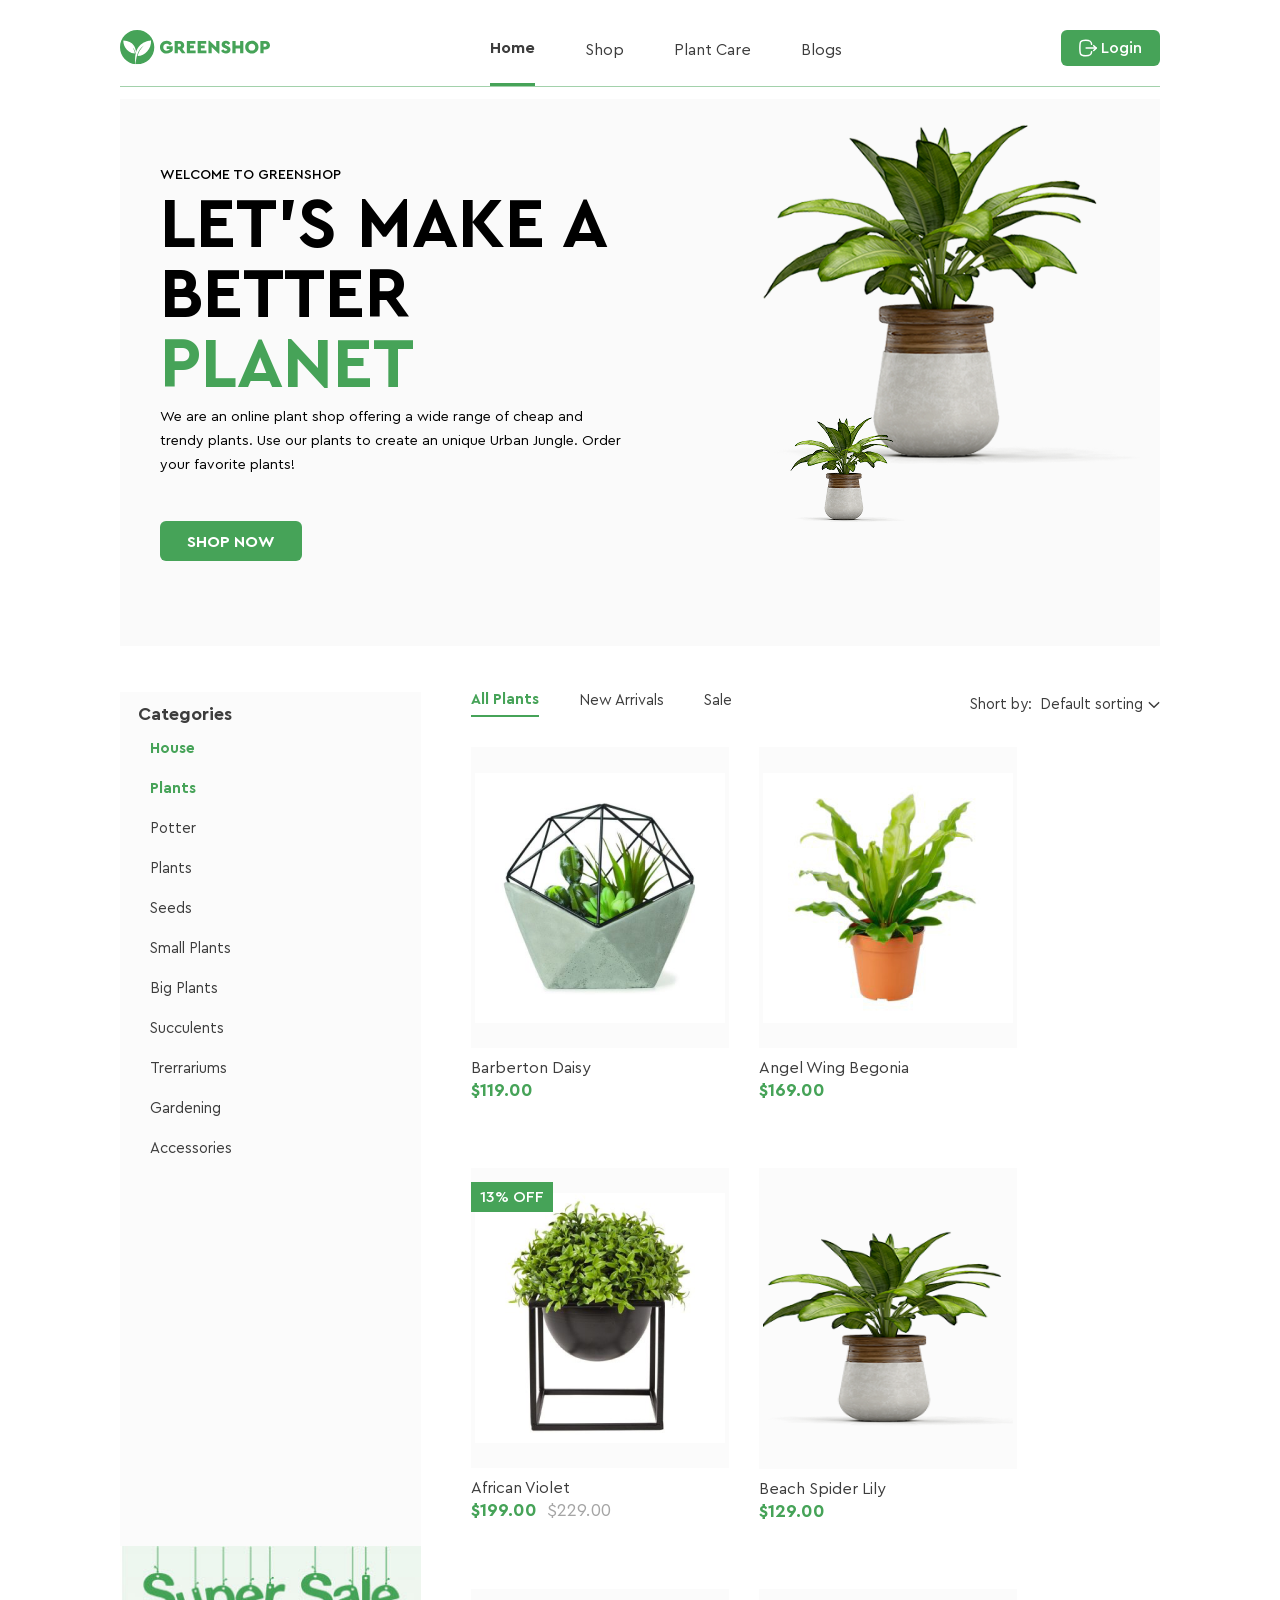
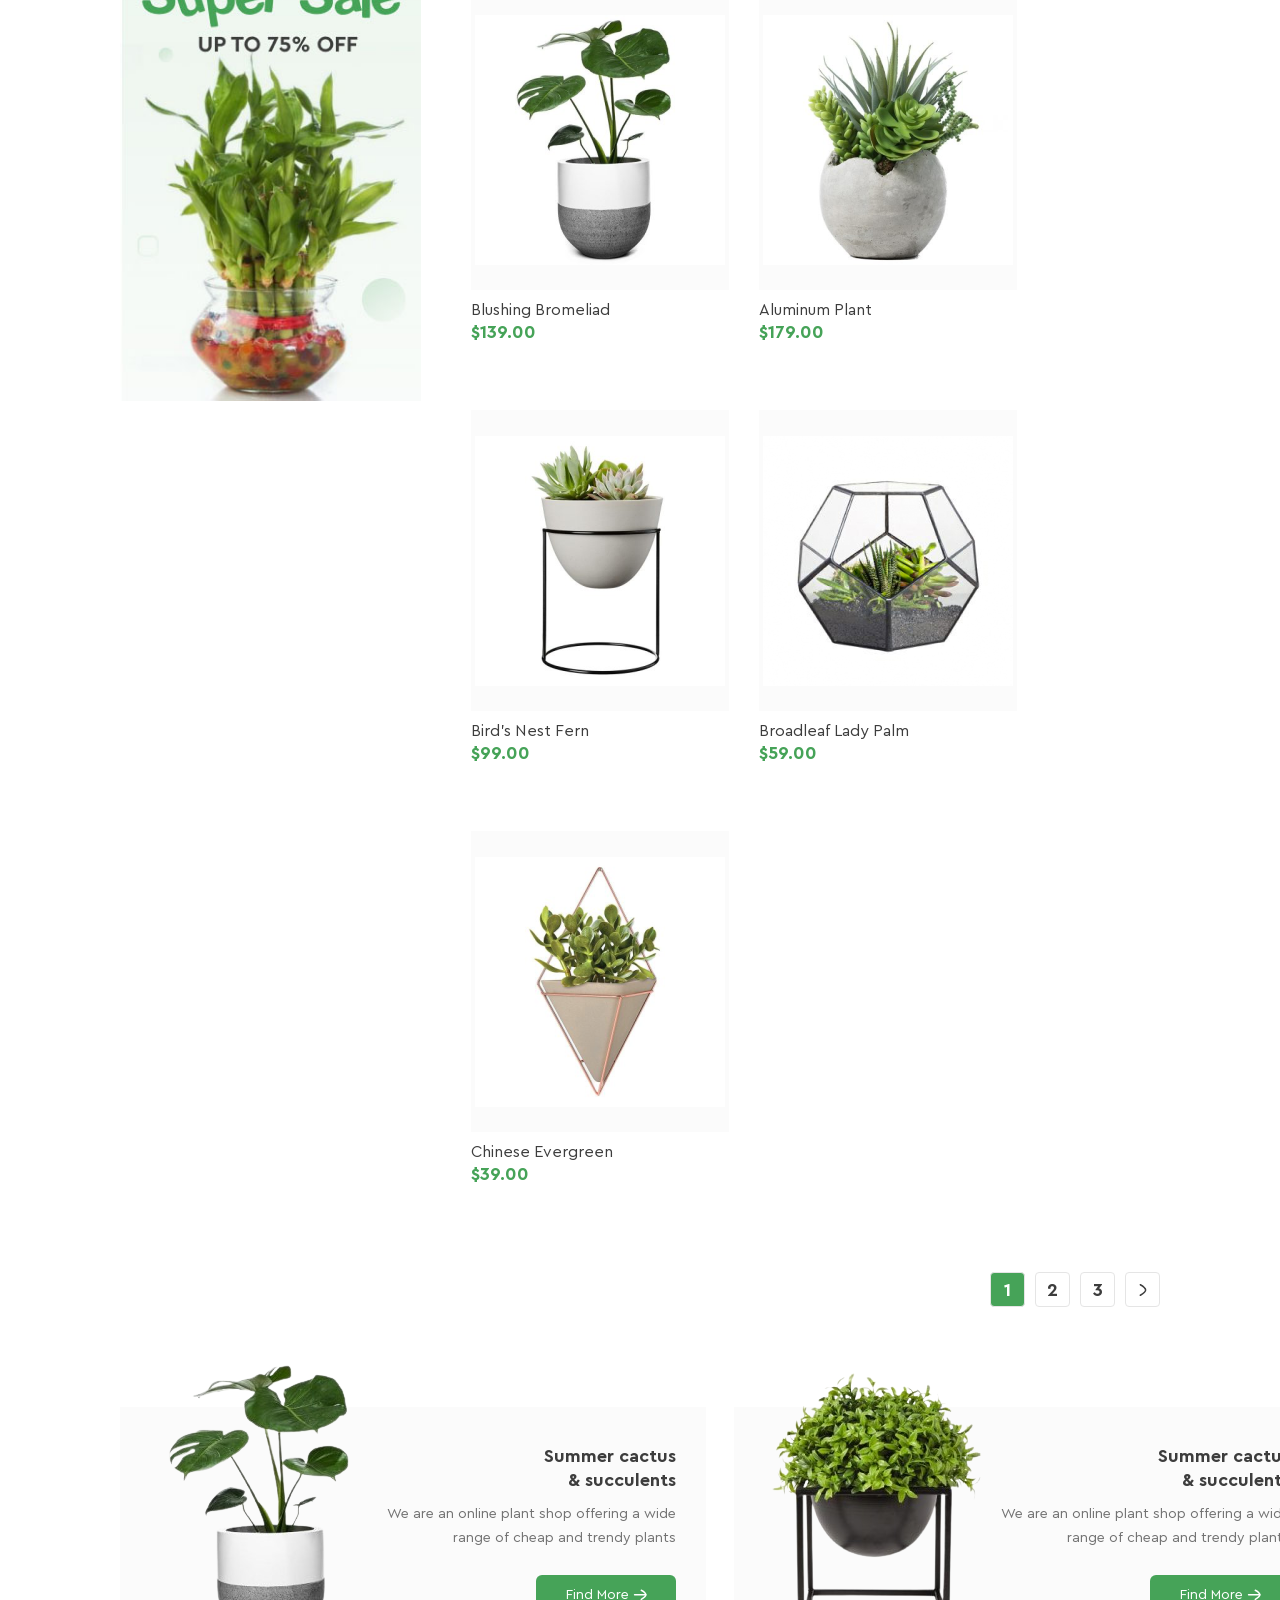
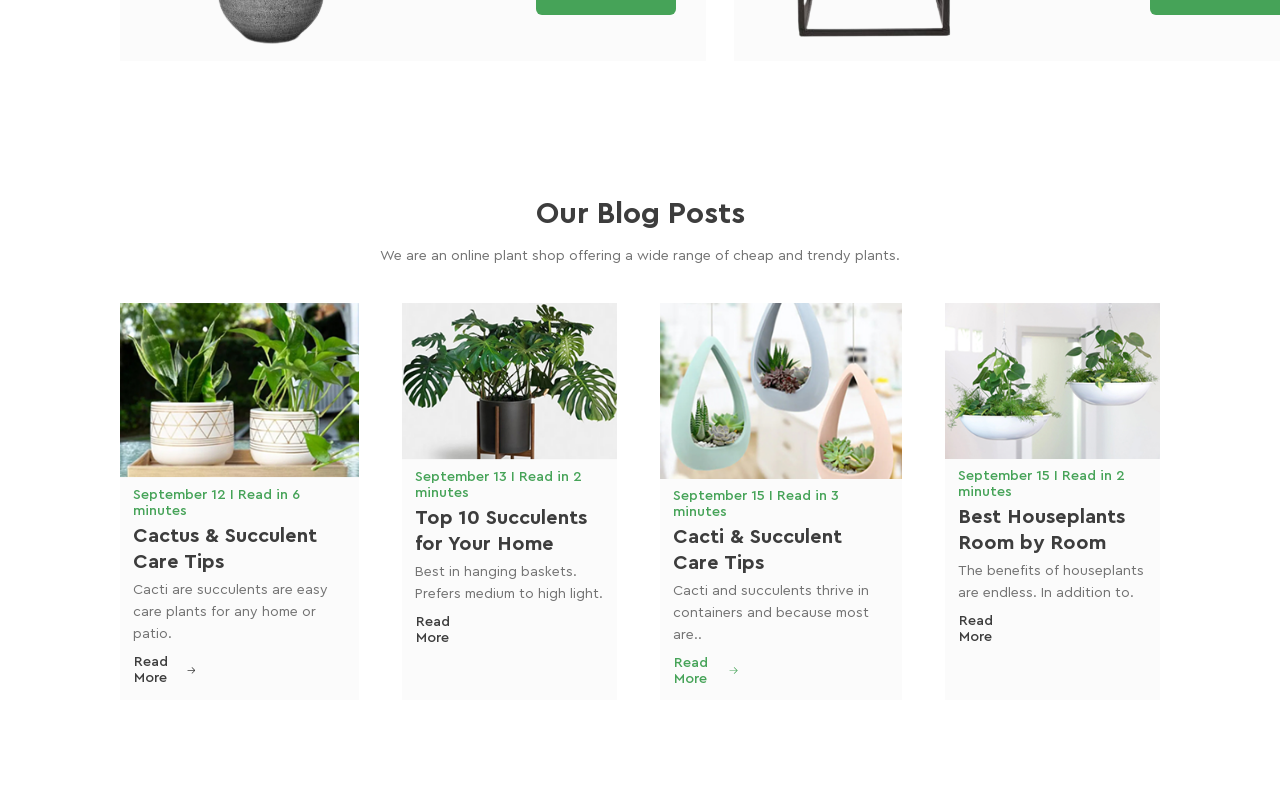
==== commit 092f1fa4: "block corrections shop-card-border" ====
--- a/index.html
+++ b/index.html
@@ -115,7 +115,7 @@
             </div>
             <section class="section-shop-card">
                 <div class="container-shop-card">
-                    <div class="shop-card shop-card-border-top">
+                    <div class="shop-card shop-card-border">
                         <div class="background-img">
                             <img class="card-img" src="./img/card_1.png" alt="Product-img-card">
                             <ul class="shop-card-icon">
@@ -161,7 +161,7 @@
                             <span class="card-price">$119.00</span>
                         </div>
                     </div>
-                    <div class="shop-card shop-card-border-top">
+                    <div class="shop-card shop-card-border">
                         <div class="background-img">
                             <img class="card-img" src="./img/card_2.png" alt="Product-img-card">
                             <ul class="shop-card-icon">
@@ -218,7 +218,7 @@
                             <span class="card-price-sale">$229.00</span>
                         </div>
                     </div>
-                    <div class="shop-card shop-card-border-top">
+                    <div class="shop-card shop-card-border">
                         <div class="background-img">
                             <img class="card-img" src="./img/card_4.png" alt="Product-img-card">
                             <ul class="shop-card-icon">
@@ -264,7 +264,7 @@
                             <span class="card-price">$129.00</span>
                         </div>
                     </div>
-                    <div class="shop-card shop-card-border-top">
+                    <div class="shop-card shop-card-border">
                         <div class="background-img">
                             <img class="card-img" src="./img/card_5.png" alt="Product-img-card">
                             <ul class="shop-card-icon">
@@ -310,7 +310,7 @@
                             <span class="card-price">$139.00</span>
                         </div>
                     </div>
-                    <div class="shop-card shop-card-border-top">
+                    <div class="shop-card shop-card-border">
                         <div class="background-img">
                             <img class="card-img" src="./img/card_6.png" alt="Product-img-card">
                             <ul class="shop-card-icon">
@@ -356,7 +356,7 @@
                             <span class="card-price">$179.00</span>
                         </div>
                     </div>
-                    <div class="shop-card shop-card-border-top">
+                    <div class="shop-card shop-card-border">
                         <div class="background-img">
                             <img class="card-img" src="./img/card_7.png" alt="Product-img-card">
                             <ul class="shop-card-icon">
@@ -402,7 +402,7 @@
                             <span class="card-price">$99.00</span>
                         </div>
                     </div>
-                    <div class="shop-card shop-card-border-top">
+                    <div class="shop-card shop-card-border">
                         <div class="background-img">
                             <img class="card-img" src="./img/card_8.png" alt="Product-img-card">
                             <ul class="shop-card-icon">
@@ -448,7 +448,7 @@
                             <span class="card-price">$59.00</span>
                         </div>
                     </div>
-                    <div class="shop-card shop-card-border-top">
+                    <div class="shop-card shop-card-border">
                         <div class="background-img">
                             <img class="card-img" src="./img/card_9.png" alt="-img-card">
                             <ul class="shop-card-icon">
--- a/css/style.css
+++ b/css/style.css
@@ -267,10 +267,6 @@
     column-gap: 30px;
 }
 
-.shop-card-border-top:hover{
-    border-top: 1px solid #46A358;
-}
-
 .shop-card:hover .shop-card-icon{
     display: contents;
     display: flex;
@@ -281,6 +277,15 @@
     position: absolute;
     bottom: 7px;
 }
+
+.shop-card.shop-card-border{
+    border-top: 1px solid #FBFBFB;
+}
+
+.shop-card.shop-card-border:hover{
+    border-top: 1px solid #46A358;
+}
+
 
 .background-img{
     display: flex;
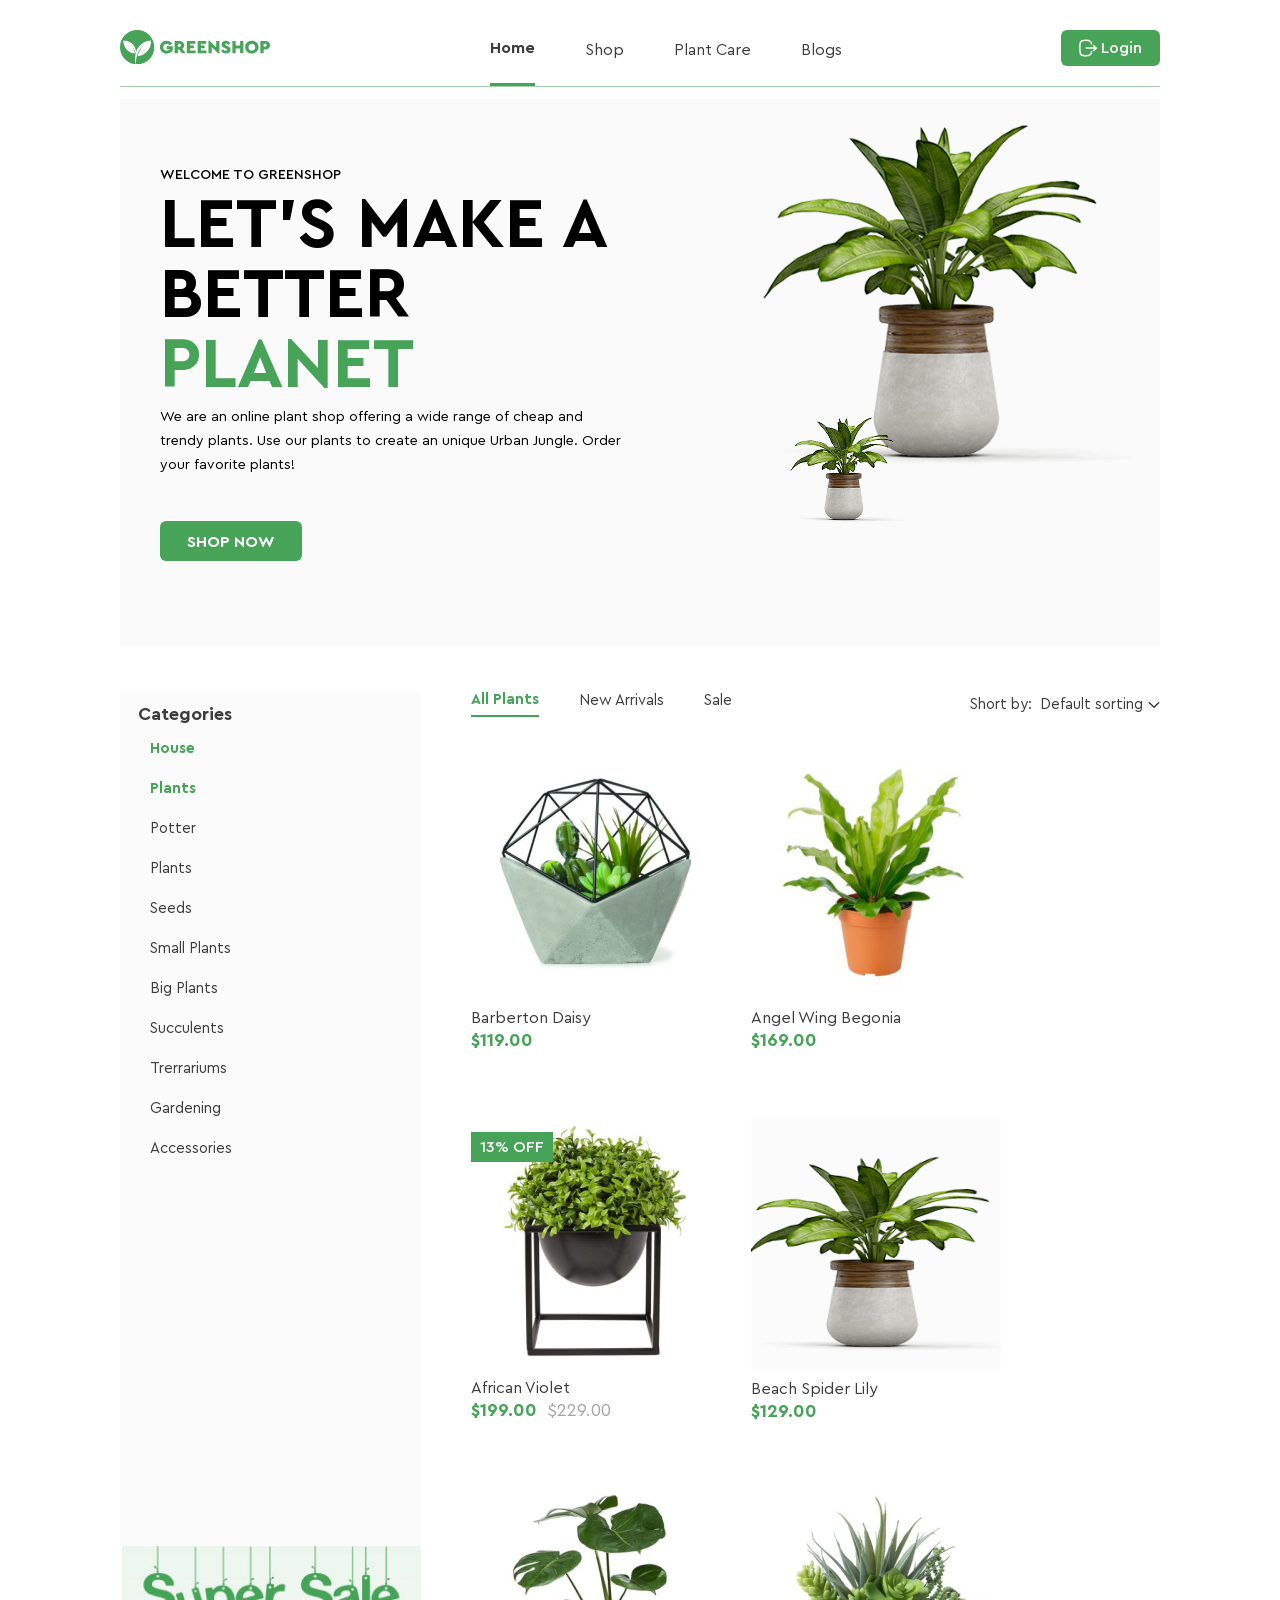
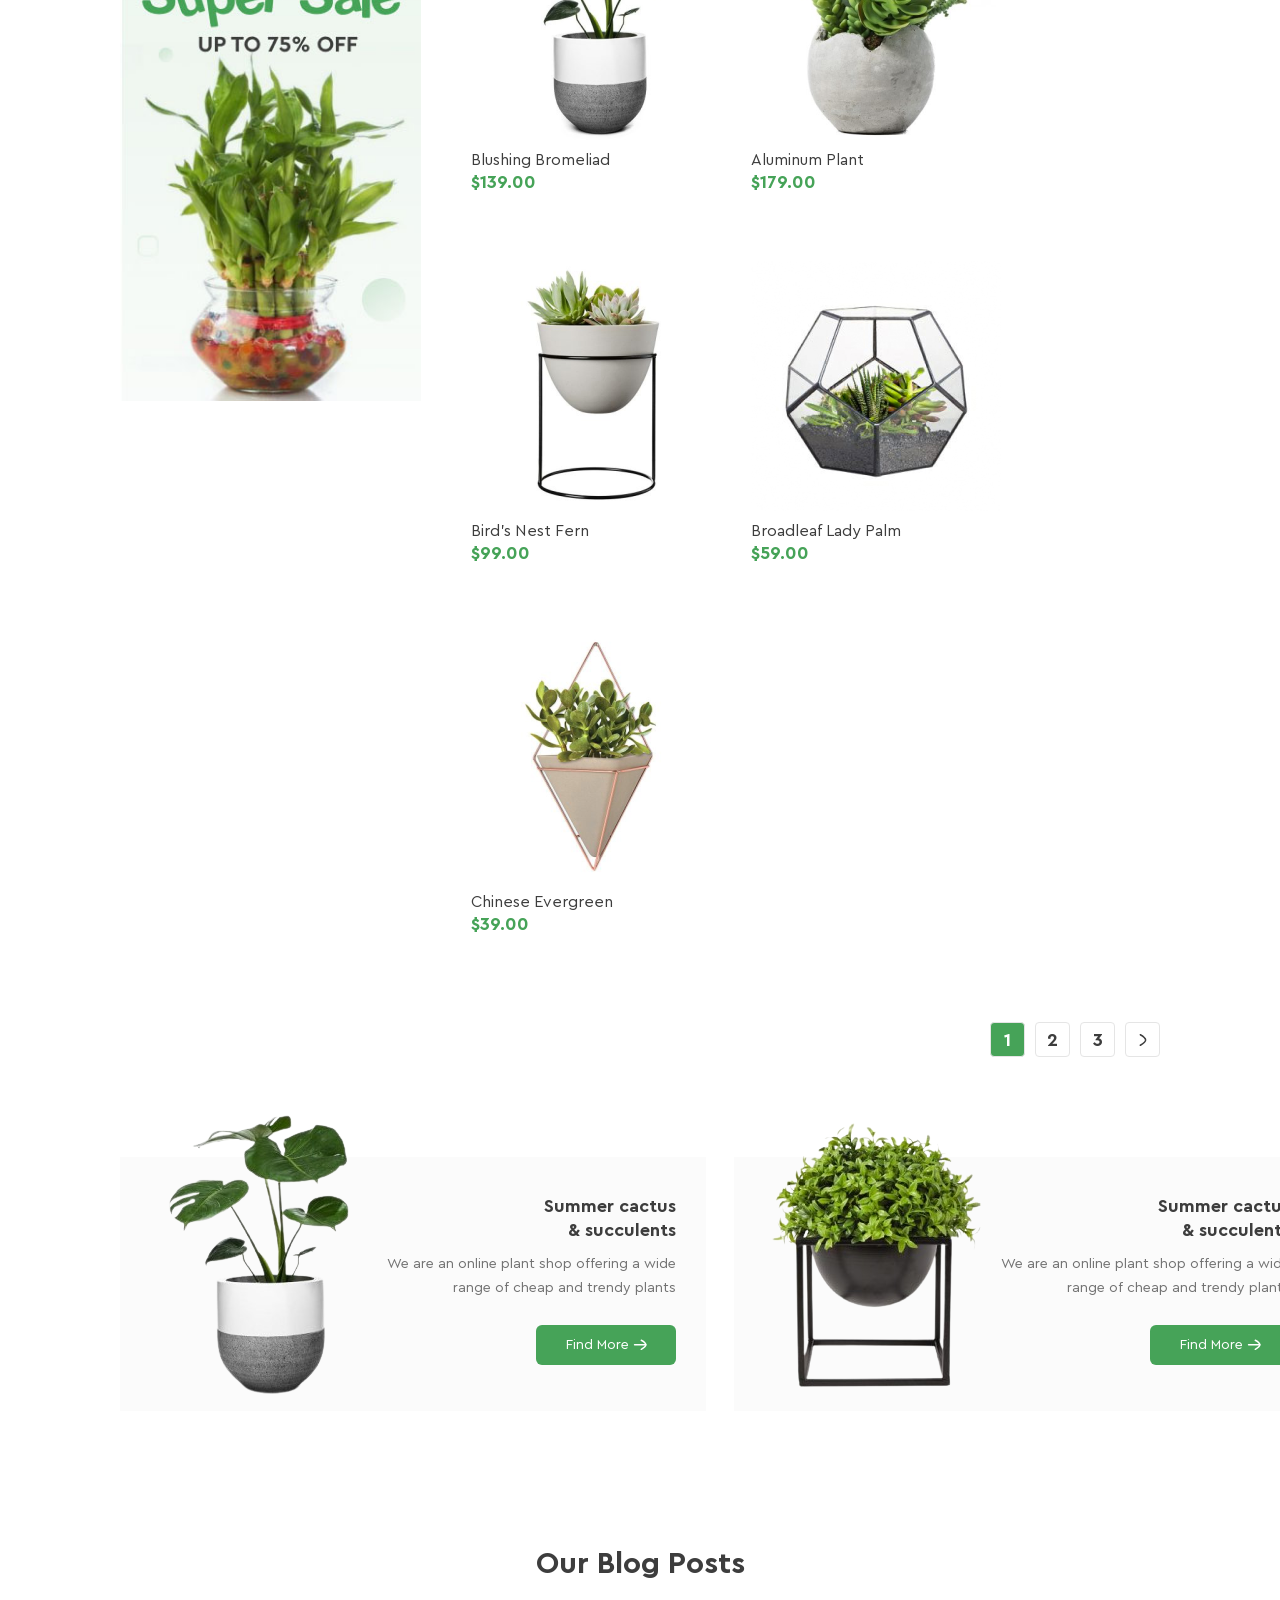
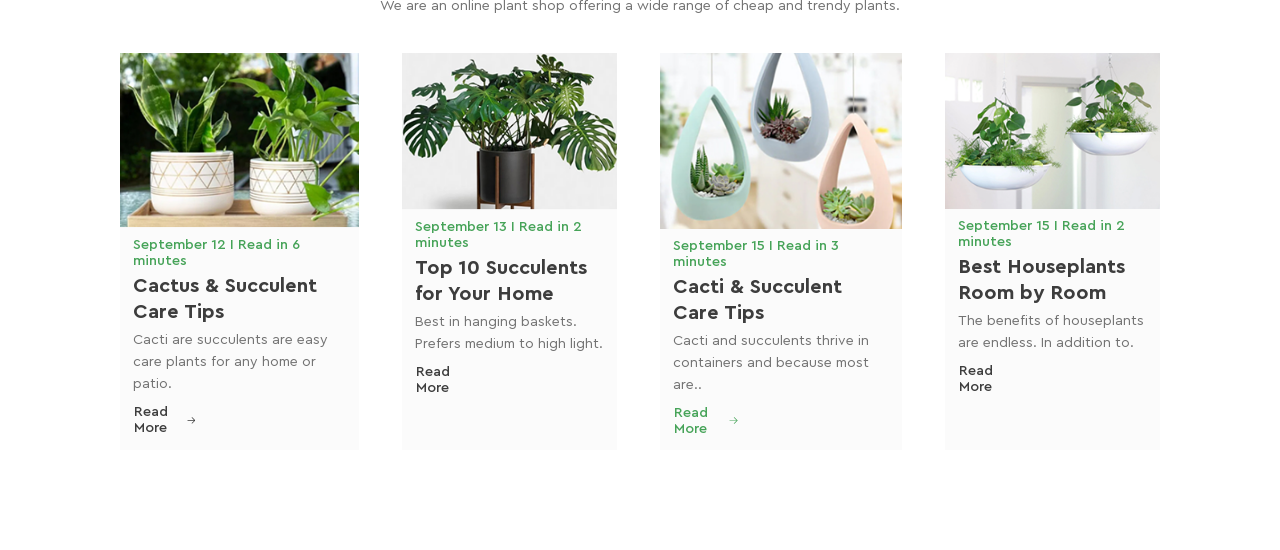
==== commit 6b71ccab: "Homework_10.1" ====
--- a/index.html
+++ b/index.html
@@ -40,8 +40,59 @@
                 <li class="list-item">
                     <a href="#" class="link-nav">Shop</a>
                 </li>
-                <li class="list-item">
+                <li class="list-item menu-item-3">
                     <a href="#" class="link-nav">Plant Care</a>
+                    <ul class="sub-list">
+                      <li class="sub-list-item">
+                        <a href="#" class="sub-list-item-link">Drainage</a>
+                        <div class="icon-sub-list-item">
+                          <svg xmlns="http://www.w3.org/2000/svg" width="7" height="10" viewBox="0 0 7 10" fill="none">
+                            <path d="M6.79141 9.05421C7.02467 9.26992 7.02548 9.6204 6.79322 9.83704C6.58208 10.034 6.251 10.0525 6.01729 9.89219L5.95032 9.83873L1.14237 5.39264C0.929677 5.19596 0.910329 4.88737 1.08433 4.67032L1.14233 4.60816L5.95028 0.161336C6.18353 -0.0543896 6.56091 -0.0536639 6.79319 0.162956C7.00435 0.359884 7.0229 0.667444 6.84929 0.883814L6.79144 0.945788L2.40784 5.00061L6.79141 9.05421Z" fill="white"/>
+                          </svg>
+                        </div>
+                      </li>
+                      <li class="sub-list-item">
+                        <a href="#" class="sub-list-item-link">Fungicides</a>
+                        <div class="icon-sub-list-item">
+                          <svg xmlns="http://www.w3.org/2000/svg" width="7" height="10" viewBox="0 0 7 10" fill="none">
+                            <path d="M6.79141 9.05421C7.02467 9.26992 7.02548 9.6204 6.79322 9.83704C6.58208 10.034 6.251 10.0525 6.01729 9.89219L5.95032 9.83873L1.14237 5.39264C0.929677 5.19596 0.910329 4.88737 1.08433 4.67032L1.14233 4.60816L5.95028 0.161336C6.18353 -0.0543896 6.56091 -0.0536639 6.79319 0.162956C7.00435 0.359884 7.0229 0.667444 6.84929 0.883814L6.79144 0.945788L2.40784 5.00061L6.79141 9.05421Z" fill="white"/>
+                          </svg>
+                        </div>
+                      </li>
+                      <li class="sub-list-item">
+                        <a href="#" class="sub-list-item-link">Fertilizer</a>
+                        <div class="icon-sub-list-item">
+                          <svg xmlns="http://www.w3.org/2000/svg" width="7" height="10" viewBox="0 0 7 10" fill="none">
+                            <path d="M6.79141 9.05421C7.02467 9.26992 7.02548 9.6204 6.79322 9.83704C6.58208 10.034 6.251 10.0525 6.01729 9.89219L5.95032 9.83873L1.14237 5.39264C0.929677 5.19596 0.910329 4.88737 1.08433 4.67032L1.14233 4.60816L5.95028 0.161336C6.18353 -0.0543896 6.56091 -0.0536639 6.79319 0.162956C7.00435 0.359884 7.0229 0.667444 6.84929 0.883814L6.79144 0.945788L2.40784 5.00061L6.79141 9.05421Z" fill="white"/>
+                          </svg>
+                        </div>
+                      </li>
+                      <li class="sub-list-item sub-list-item-4">
+                        <a href="#" class="sub-list-item-link">Priming</a>
+                        <div class="icon-sub-list-item">
+                          <svg xmlns="http://www.w3.org/2000/svg" width="7" height="10" viewBox="0 0 7 10" fill="none">
+                            <path d="M6.79141 9.05421C7.02467 9.26992 7.02548 9.6204 6.79322 9.83704C6.58208 10.034 6.251 10.0525 6.01729 9.89219L5.95032 9.83873L1.14237 5.39264C0.929677 5.19596 0.910329 4.88737 1.08433 4.67032L1.14233 4.60816L5.95028 0.161336C6.18353 -0.0543896 6.56091 -0.0536639 6.79319 0.162956C7.00435 0.359884 7.0229 0.667444 6.84929 0.883814L6.79144 0.945788L2.40784 5.00061L6.79141 9.05421Z" fill="white"/>
+                          </svg>
+                        </div>
+                        <ul class="drop-down-list">
+                            <li class="drop-drown-list-item">
+                              <a href="#" class="drop-drown-list-item-link">Universal</a>
+                            </li>
+                            <li class="drop-drown-list-item">
+                              <a href="#" class="drop-drown-list-item-link">For Ficus</a>
+                            </li>
+                            <li class="drop-drown-list-item">
+                              <a href="#" class="drop-drown-list-item-link">For Cacti</a>
+                            </li>
+                            <li class="drop-drown-list-item">
+                              <a href="#" class="drop-drown-list-item-link">For those in bloom</a>
+                            </li>
+                            <li class="drop-drown-list-item">
+                              <a href="#" class="drop-drown-list-item-link">For Orchids</a>
+                            </li>
+                        </ul>
+                      </li>
+                    </ul>
                 </li>
                 <li class="list-item">
                     <a href="#" class="link-nav">Blogs</a>
--- a/css/style.css
+++ b/css/style.css
@@ -29,7 +29,7 @@
 }
 
 header{
-padding: 30px 120px 0;
+    padding: 30px 120px 0;
 }
 
 .header{
@@ -41,6 +41,109 @@
 
 .list-item{
     padding: 8px 0 25px 0;
+    position: relative;
+}
+
+.menu-item-3:hover .sub-list{
+    display: contents;
+    display: flex;
+    flex-direction: column;
+    padding-top: 37px;
+    position: absolute;
+    left: -56px;
+    z-index: 1;
+}
+
+.sub-list{
+    display: none;
+}
+
+.sub-list-item{
+    background-color: #EDF6EE;
+}
+
+.sub-list-item:hover{
+    background-color: #1A712A;
+}
+
+.sub-list-item:hover .icon-sub-list-item{
+    display: contents;
+}
+
+.sub-list-item:hover .sub-list-item-link{
+    color: #FFF;
+    font-family: "Cera Pro Bold";
+    font-size: 16px;
+    font-weight: 700;
+    line-height: normal;
+}
+
+.sub-list-item{
+    display: flex;
+    align-items: center;
+    justify-content: space-between;
+    padding: 8px 18px 8px 14px;
+    min-width: 188px;
+    min-height: 35px;
+}
+
+.sub-list-item-link{
+    color: #3D3D3D;
+    font-family: "Cera Pro Regular";
+    font-size: 16px;
+    font-weight: 400;
+    line-height: normal;
+}
+
+.icon-sub-list-item{
+    display: none;
+}
+
+.sub-list-item-4:hover .drop-drown-list-item{
+    display: contents;
+    display: flex;
+    align-items: center;
+    justify-content: space-between;
+    padding: 8px 18px 8px 14px;
+    min-width: 188px;
+    min-height: 35px;
+}
+
+.drop-down-list{
+    padding-left: 10px;
+    position: absolute;
+    left: 180px;
+    top: 37px;
+    z-index: 1;
+}
+
+.drop-drown-list-item{
+    display: none;
+}
+
+.drop-drown-list-item{
+    background-color: #EDF6EE;
+}
+
+.drop-drown-list-item:hover{
+    background-color: #1A712A;
+
+}
+
+.drop-drown-list-item:hover .drop-drown-list-item-link{
+    color: #FFF;
+    font-family: "Cera Pro Bold";
+    font-size: 16px;
+    font-weight: 700;
+    line-height: normal;
+}
+
+.drop-drown-list-item-link{
+    color: #3D3D3D;
+    font-family: "Cera Pro Regular";
+    font-size: 16px;
+    font-weight: 400;
+    line-height: normal;
 }
 
 .link-nav{
@@ -279,7 +382,7 @@
 }
 
 .shop-card.shop-card-border{
-    border-top: 1px solid #FBFBFB;
+    border-top: 1px solid transparent;
 }
 
 .shop-card.shop-card-border:hover{
@@ -292,8 +395,6 @@
     justify-content: center;
     align-items: center;
     flex-direction: column;
-    min-width: 258px;
-    min-height: 300px;
     background-color: #FBFBFB;
     position: relative;
 }
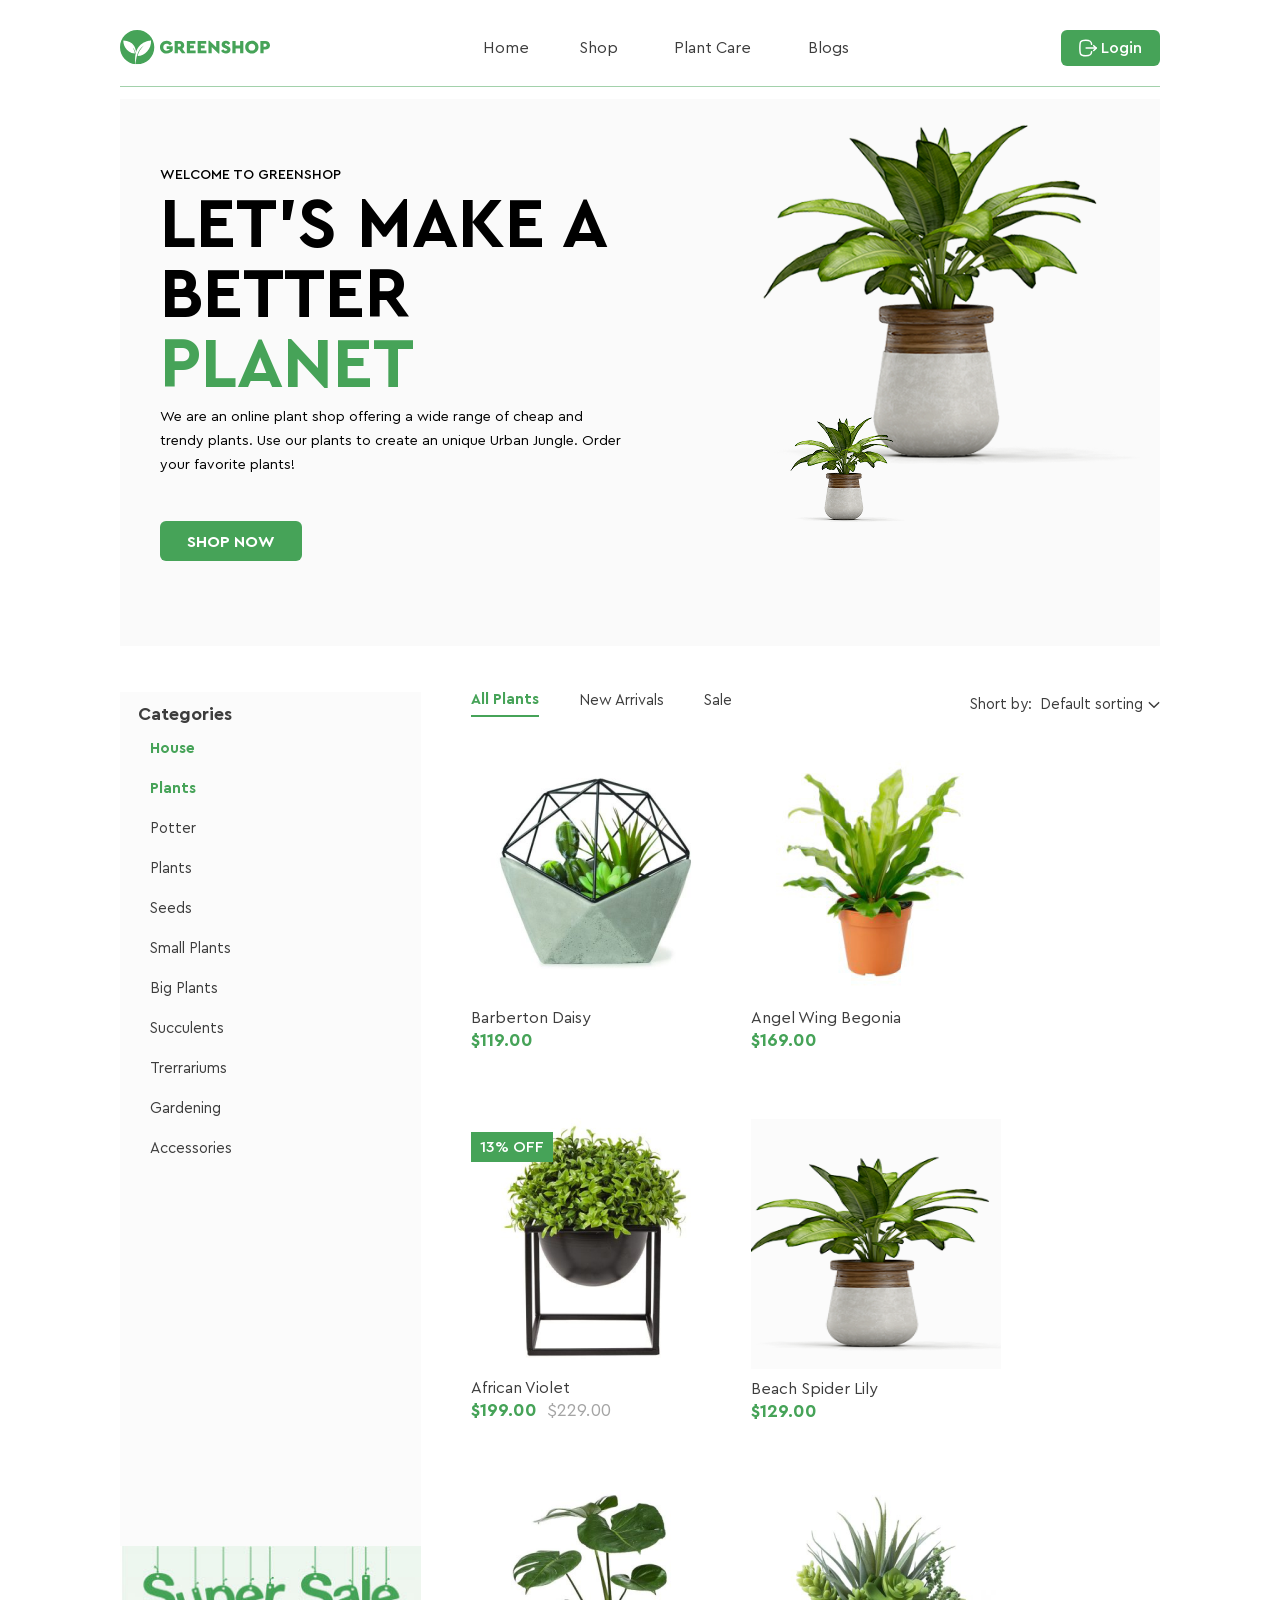
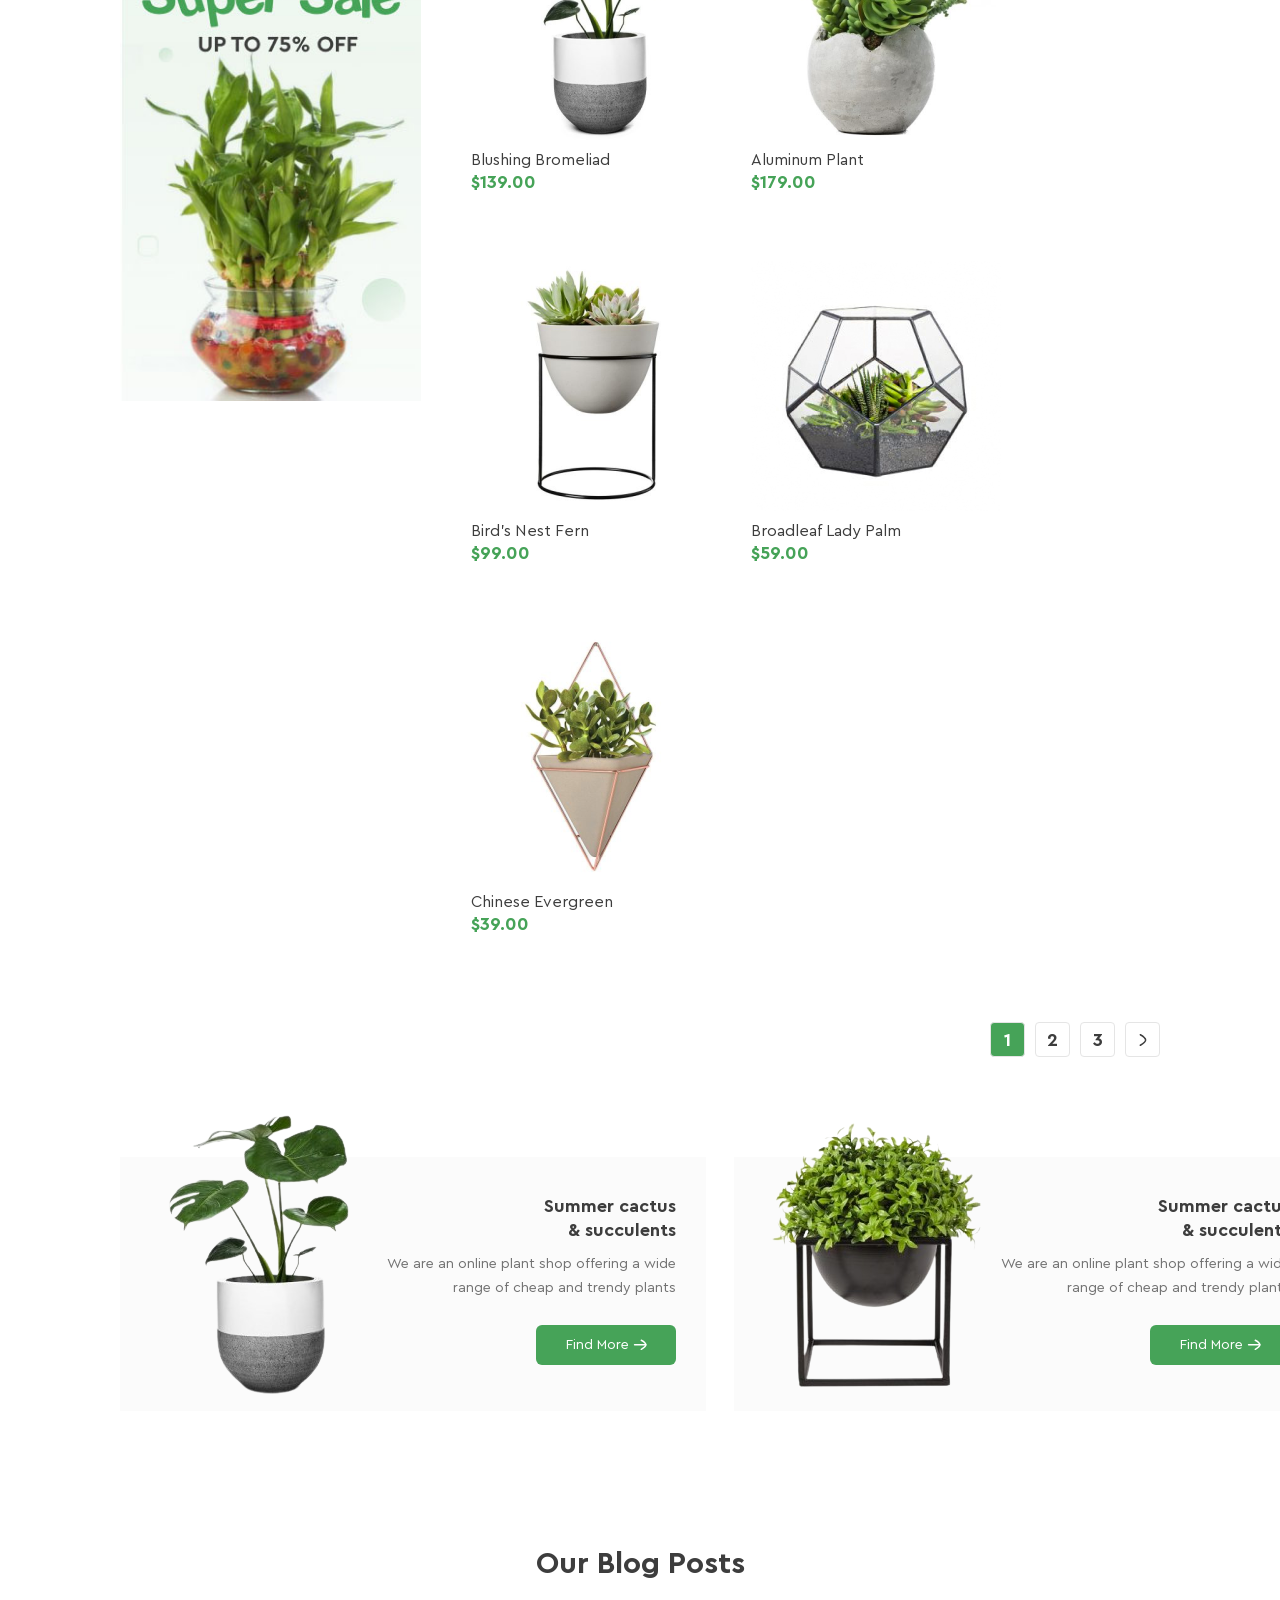
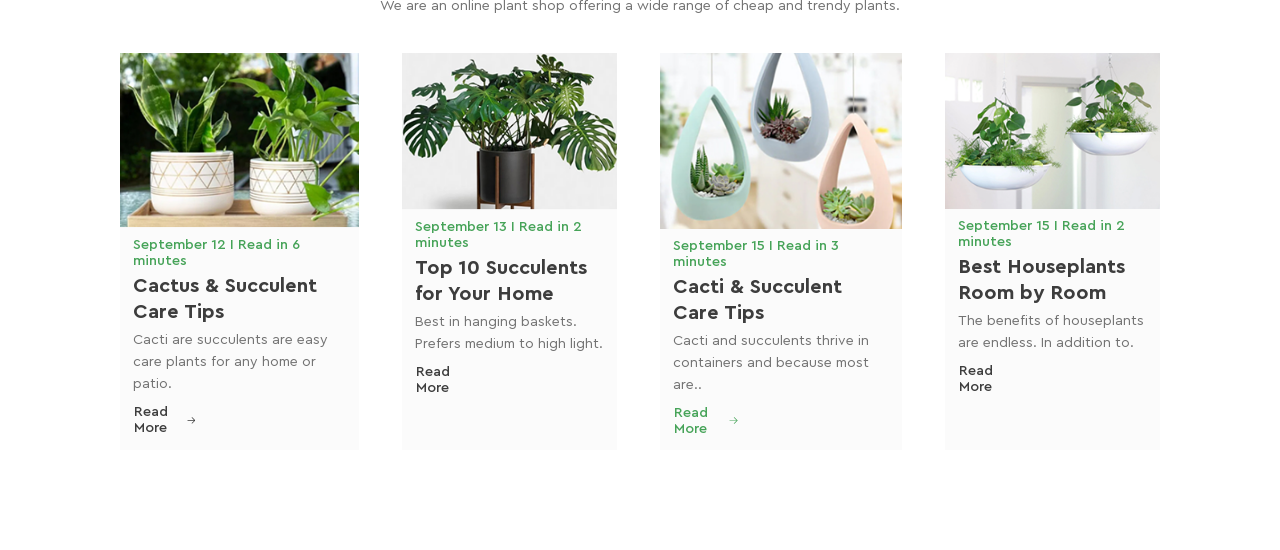
==== commit 37296dec: "Homework_10 Hesder" ====
--- a/index.html
+++ b/index.html
@@ -34,7 +34,7 @@
                 </a>
             </div>
             <nav class="nav-list">
-                <li class="list-item active">
+                <li class="list-item">
                     <a href="#" class="link-nav">Home</a>
                 </li>
                 <li class="list-item">
--- a/css/style.css
+++ b/css/style.css
@@ -42,6 +42,11 @@
 .list-item{
     padding: 8px 0 25px 0;
     position: relative;
+    border-bottom: 3px solid transparent;
+}
+
+.menu-item-3{
+    min-width: 90px;
 }
 
 .menu-item-3:hover .sub-list{
@@ -68,6 +73,9 @@
 
 .sub-list-item:hover .icon-sub-list-item{
     display: contents;
+}
+.icon-sub-list-item>svg{
+    transform: rotate(180deg);
 }
 
 .sub-list-item:hover .sub-list-item-link{
@@ -153,11 +161,11 @@
     color: #3D3D3D;
 }
 
-.list-item.active{
+.list-item:hover{
     border-bottom: 3px solid #46A358;
 }
 
-.list-item.active>a{
+.list-item:hover .link-nav{
     font-family: "Cera Pro Bold";
     font-size: 16px;
     font-weight: 700;
@@ -168,6 +176,7 @@
     display: flex;
     align-items: center;
     justify-content: center;
+    text-align: center;
     gap: 50px;
 }
 
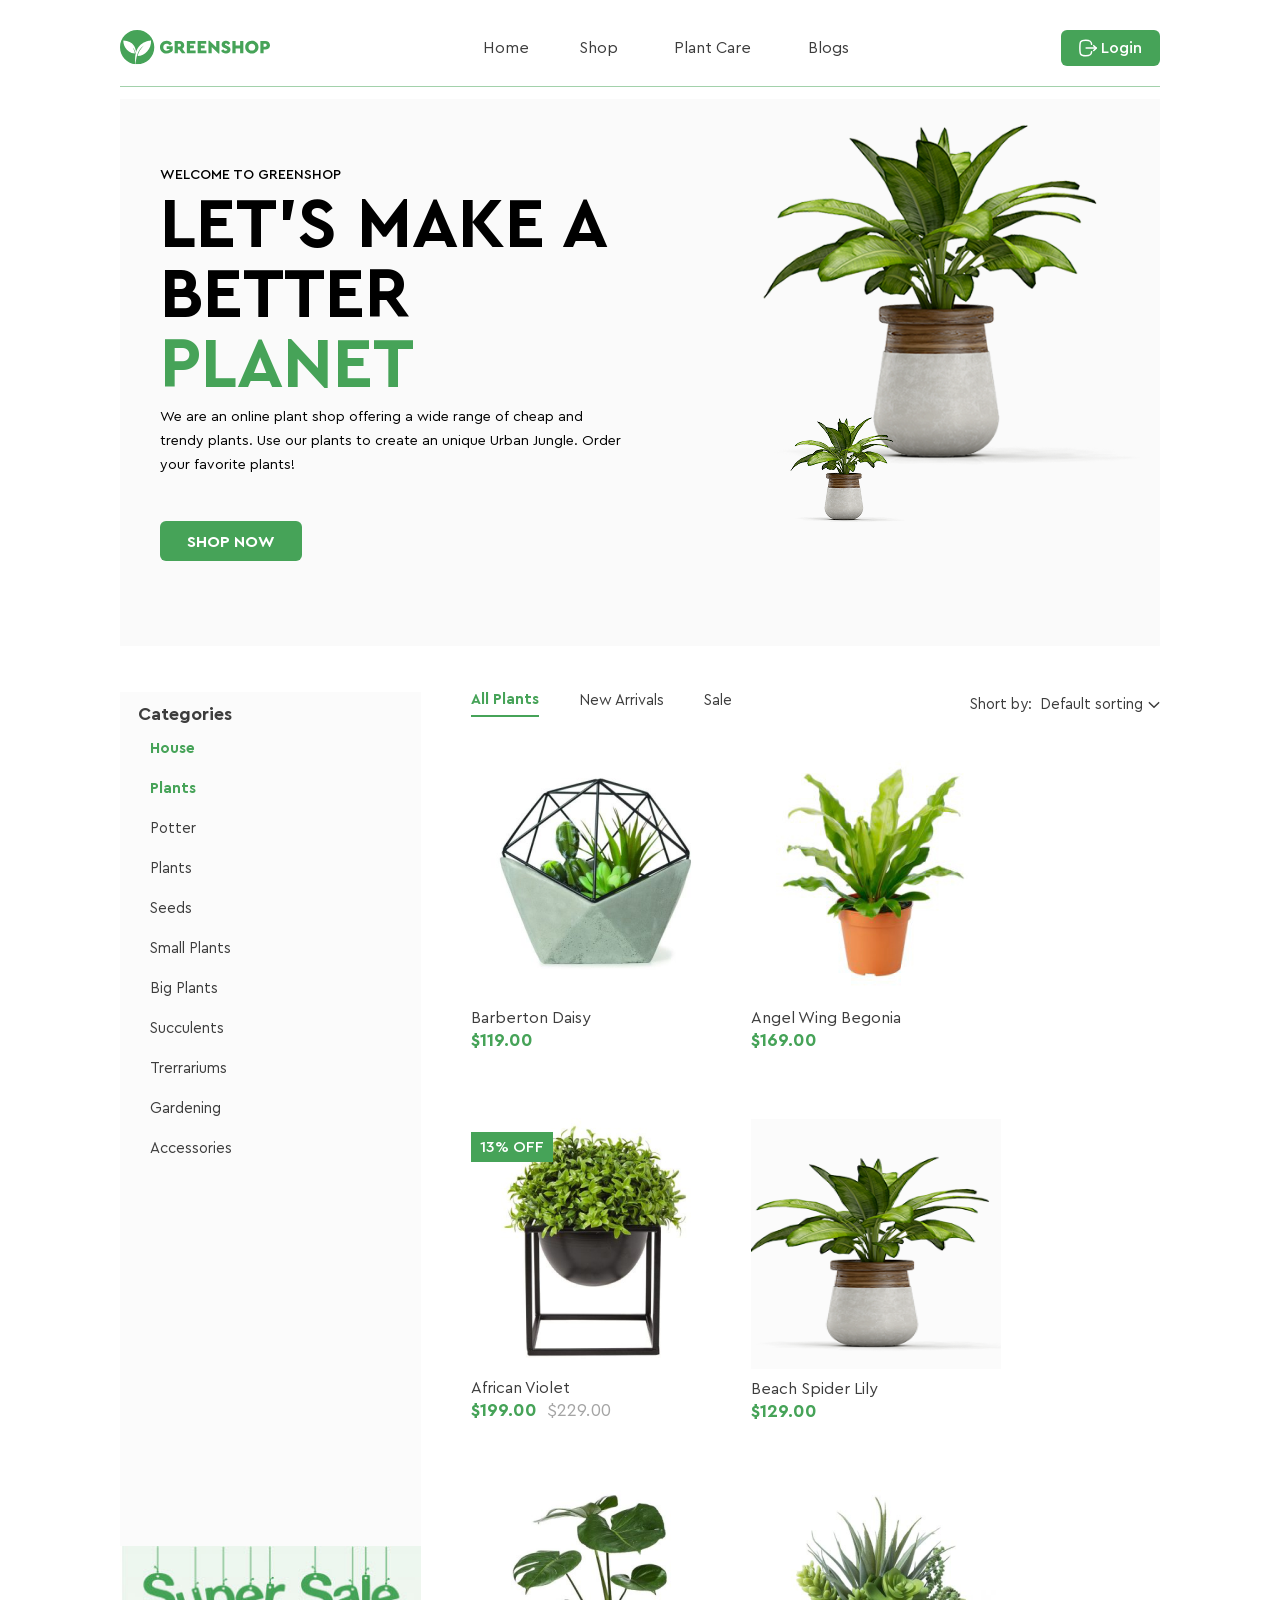
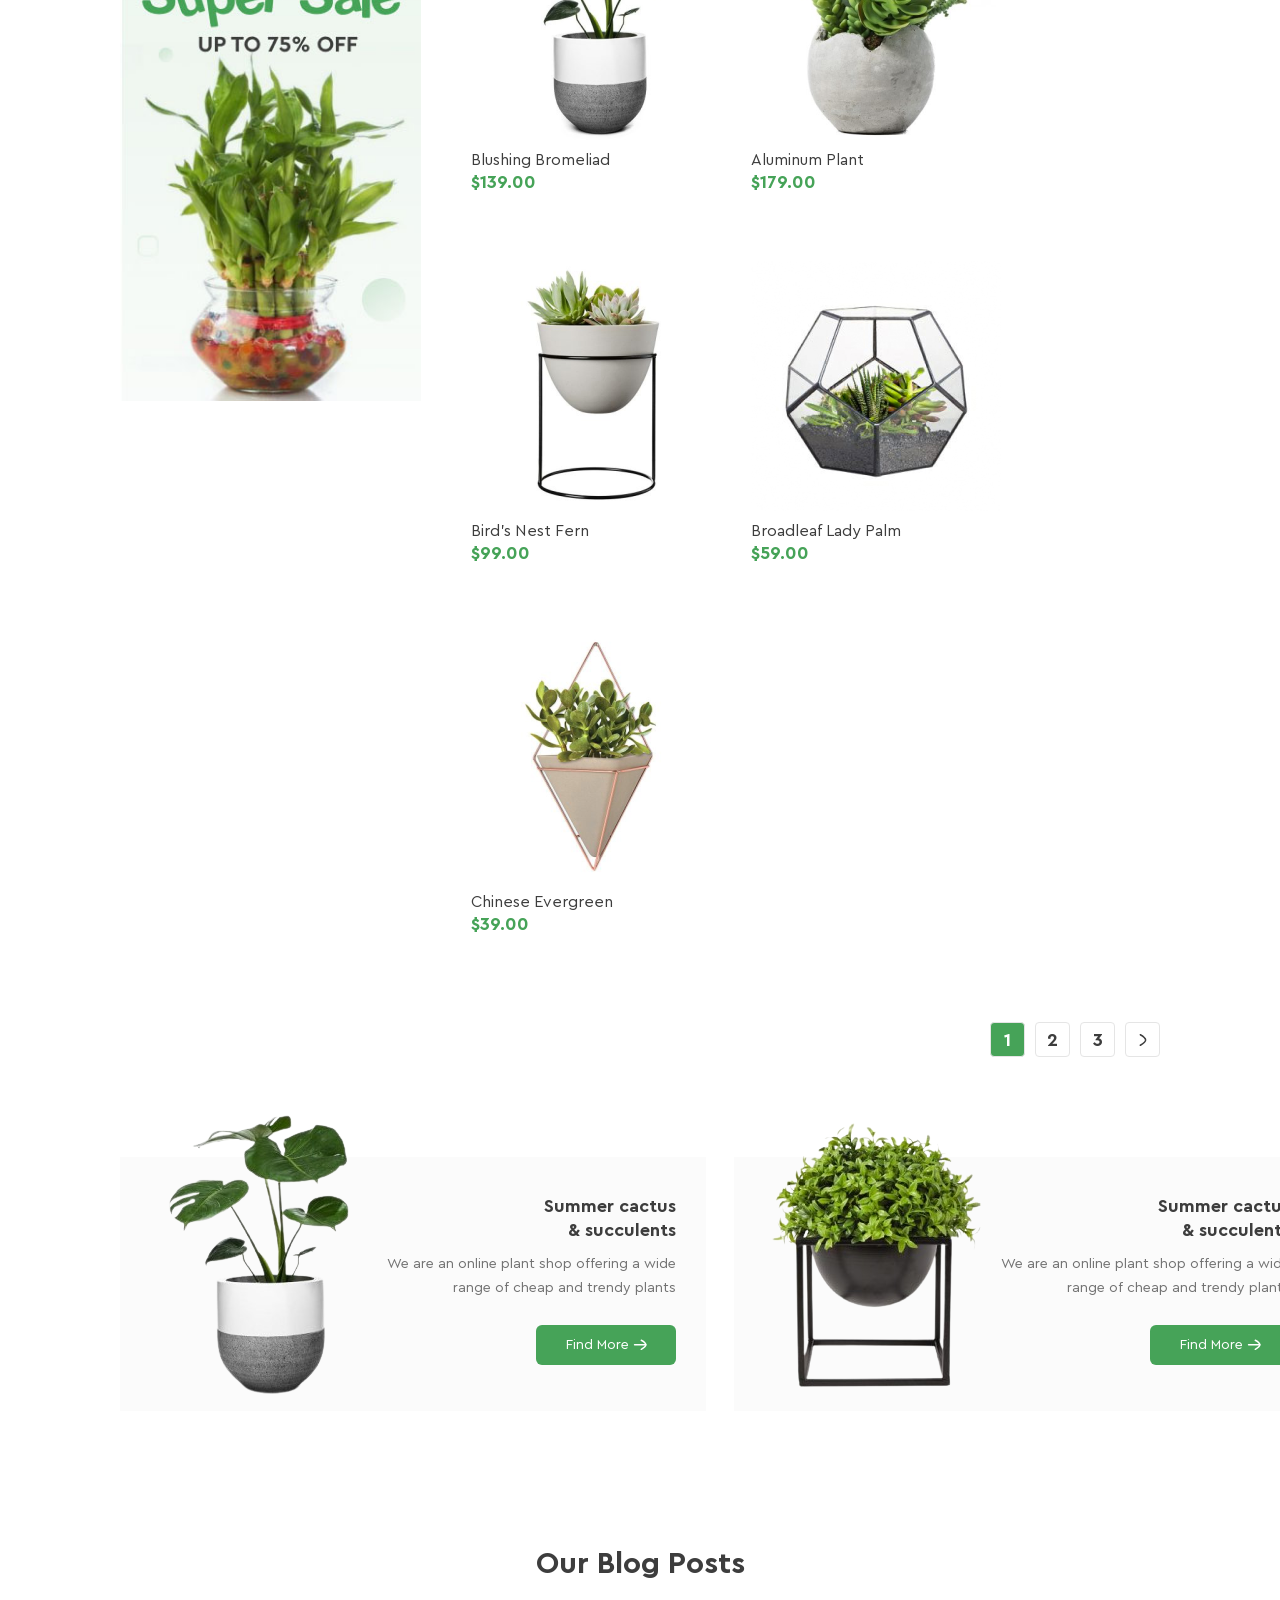
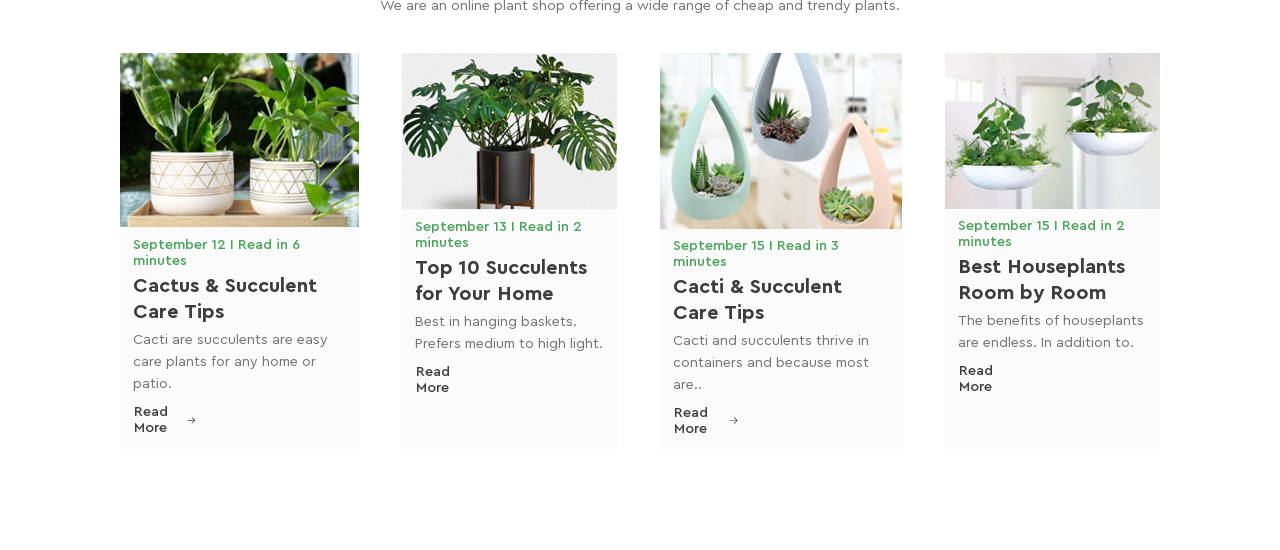
==== commit 7df7e550: "Homework_10.1" ====
--- a/index.html
+++ b/index.html
@@ -622,8 +622,8 @@
                     <a href="#" class="read-more-card-linc">
                         Read More
                     <svg xmlns="http://www.w3.org/2000/svg" width="12" height="10" viewBox="0 0 12 10" fill="none">
-                      <path d="M0.666672 4.81714C0.666672 4.56401 0.854774 4.35481 1.09882 4.3217L1.16667 4.31714L11.1667 4.31714C11.4428 4.31714 11.6667 4.541 11.6667 4.81714C11.6667 5.07027 11.4786 5.27947 11.2345 5.31257L11.1667 5.31714L1.16667 5.31714C0.890529 5.31714 0.666672 5.09328 0.666672 4.81714Z" fill="#3D3D3D"/>
-                      <path d="M6.78068 1.15517C6.585 0.960332 6.58431 0.64375 6.77915 0.448069C6.95628 0.270176 7.23402 0.25344 7.43008 0.398254L7.48626 0.446546L11.5196 4.46255C11.698 4.6402 11.7142 4.91895 11.5683 5.11499L11.5196 5.17114L7.48629 9.18781C7.29062 9.38267 6.97404 9.38201 6.77918 9.18635C6.60204 9.00847 6.58648 8.73066 6.73212 8.53522L6.78065 8.47924L10.458 4.81666L6.78068 1.15517Z" fill="#3D3D3D"/>
+                      <path d="M0.666672 4.81714C0.666672 4.56401 0.854774 4.35481 1.09882 4.3217L1.16667 4.31714L11.1667 4.31714C11.4428 4.31714 11.6667 4.541 11.6667 4.81714C11.6667 5.07027 11.4786 5.27947 11.2345 5.31257L11.1667 5.31714L1.16667 5.31714C0.890529 5.31714 0.666672 5.09328 0.666672 4.81714Z"/>
+                      <path d="M6.78068 1.15517C6.585 0.960332 6.58431 0.64375 6.77915 0.448069C6.95628 0.270176 7.23402 0.25344 7.43008 0.398254L7.48626 0.446546L11.5196 4.46255C11.698 4.6402 11.7142 4.91895 11.5683 5.11499L11.5196 5.17114L7.48629 9.18781C7.29062 9.38267 6.97404 9.38201 6.77918 9.18635C6.60204 9.00847 6.58648 8.73066 6.73212 8.53522L6.78065 8.47924L10.458 4.81666L6.78068 1.15517Z"/>
                     </svg>
                     </a>
                 </div>
@@ -639,8 +639,8 @@
                     <a href="#" class="read-more-card-linc">
                         Read More
                     <svg xmlns="http://www.w3.org/2000/svg" width="12" height="10" viewBox="0 0 12 10" fill="none">
-                      <path d="M0.666672 4.81714C0.666672 4.56401 0.854774 4.35481 1.09882 4.3217L1.16667 4.31714L11.1667 4.31714C11.4428 4.31714 11.6667 4.541 11.6667 4.81714C11.6667 5.07027 11.4786 5.27947 11.2345 5.31257L11.1667 5.31714L1.16667 5.31714C0.890529 5.31714 0.666672 5.09328 0.666672 4.81714Z" fill="#3D3D3D"/>
-                      <path d="M6.78068 1.15517C6.585 0.960332 6.58431 0.64375 6.77915 0.448069C6.95628 0.270176 7.23402 0.25344 7.43008 0.398254L7.48626 0.446546L11.5196 4.46255C11.698 4.6402 11.7142 4.91895 11.5683 5.11499L11.5196 5.17114L7.48629 9.18781C7.29062 9.38267 6.97404 9.38201 6.77918 9.18635C6.60204 9.00847 6.58648 8.73066 6.73212 8.53522L6.78065 8.47924L10.458 4.81666L6.78068 1.15517Z" fill="#3D3D3D"/>
+                      <path d="M0.666672 4.81714C0.666672 4.56401 0.854774 4.35481 1.09882 4.3217L1.16667 4.31714L11.1667 4.31714C11.4428 4.31714 11.6667 4.541 11.6667 4.81714C11.6667 5.07027 11.4786 5.27947 11.2345 5.31257L11.1667 5.31714L1.16667 5.31714C0.890529 5.31714 0.666672 5.09328 0.666672 4.81714Z" />
+                      <path d="M6.78068 1.15517C6.585 0.960332 6.58431 0.64375 6.77915 0.448069C6.95628 0.270176 7.23402 0.25344 7.43008 0.398254L7.48626 0.446546L11.5196 4.46255C11.698 4.6402 11.7142 4.91895 11.5683 5.11499L11.5196 5.17114L7.48629 9.18781C7.29062 9.38267 6.97404 9.38201 6.77918 9.18635C6.60204 9.00847 6.58648 8.73066 6.73212 8.53522L6.78065 8.47924L10.458 4.81666L6.78068 1.15517Z"/>
                     </svg>
                     </a>
                 </div>
@@ -656,8 +656,8 @@
                     <a href="#" class="read-more-card-linc active">
                         Read More
                     <svg xmlns="http://www.w3.org/2000/svg" width="12" height="10" viewBox="0 0 12 10" fill="none">
-                      <path d="M0.666748 4.81714C0.666748 4.56401 0.854851 4.35481 1.0989 4.3217L1.16675 4.31714L11.1667 4.31714C11.4429 4.31714 11.6667 4.541 11.6667 4.81714C11.6667 5.07027 11.4786 5.27947 11.2346 5.31257L11.1667 5.31714L1.16675 5.31714C0.890606 5.31714 0.666748 5.09328 0.666748 4.81714Z" fill="#46A358"/>
-                      <path d="M6.78075 1.15514C6.58507 0.960302 6.58439 0.64372 6.77923 0.448038C6.95636 0.270145 7.2341 0.25341 7.43015 0.398224L7.48634 0.446515L11.5197 4.46252C11.6981 4.64017 11.7143 4.91891 11.5684 5.11496L11.5197 5.17111L7.48637 9.18778C7.2907 9.38264 6.97412 9.38198 6.77926 9.18632C6.60212 9.00844 6.58655 8.73063 6.7322 8.53519L6.78072 8.47921L10.4581 4.81663L6.78075 1.15514Z" fill="#46A358"/>
+                      <path d="M0.666748 4.81714C0.666748 4.56401 0.854851 4.35481 1.0989 4.3217L1.16675 4.31714L11.1667 4.31714C11.4429 4.31714 11.6667 4.541 11.6667 4.81714C11.6667 5.07027 11.4786 5.27947 11.2346 5.31257L11.1667 5.31714L1.16675 5.31714C0.890606 5.31714 0.666748 5.09328 0.666748 4.81714Z" />
+                      <path d="M6.78075 1.15514C6.58507 0.960302 6.58439 0.64372 6.77923 0.448038C6.95636 0.270145 7.2341 0.25341 7.43015 0.398224L7.48634 0.446515L11.5197 4.46252C11.6981 4.64017 11.7143 4.91891 11.5684 5.11496L11.5197 5.17111L7.48637 9.18778C7.2907 9.38264 6.97412 9.38198 6.77926 9.18632C6.60212 9.00844 6.58655 8.73063 6.7322 8.53519L6.78072 8.47921L10.4581 4.81663L6.78075 1.15514Z"/>
                     </svg>
                     </a>
                 </div>
@@ -673,8 +673,8 @@
                     <a href="#" class="read-more-card-linc">
                         Read More
                     <svg xmlns="http://www.w3.org/2000/svg" width="12" height="10" viewBox="0 0 12 10" fill="none">
-                      <path d="M0.666672 4.81714C0.666672 4.56401 0.854774 4.35481 1.09882 4.3217L1.16667 4.31714L11.1667 4.31714C11.4428 4.31714 11.6667 4.541 11.6667 4.81714C11.6667 5.07027 11.4786 5.27947 11.2345 5.31257L11.1667 5.31714L1.16667 5.31714C0.890529 5.31714 0.666672 5.09328 0.666672 4.81714Z" fill="#3D3D3D"/>
-                      <path d="M6.78068 1.15517C6.585 0.960332 6.58431 0.64375 6.77915 0.448069C6.95628 0.270176 7.23402 0.25344 7.43008 0.398254L7.48626 0.446546L11.5196 4.46255C11.698 4.6402 11.7142 4.91895 11.5683 5.11499L11.5196 5.17114L7.48629 9.18781C7.29062 9.38267 6.97404 9.38201 6.77918 9.18635C6.60204 9.00847 6.58648 8.73066 6.73212 8.53522L6.78065 8.47924L10.458 4.81666L6.78068 1.15517Z" fill="#3D3D3D"/>
+                      <path d="M0.666672 4.81714C0.666672 4.56401 0.854774 4.35481 1.09882 4.3217L1.16667 4.31714L11.1667 4.31714C11.4428 4.31714 11.6667 4.541 11.6667 4.81714C11.6667 5.07027 11.4786 5.27947 11.2345 5.31257L11.1667 5.31714L1.16667 5.31714C0.890529 5.31714 0.666672 5.09328 0.666672 4.81714Z"/>
+                      <path d="M6.78068 1.15517C6.585 0.960332 6.58431 0.64375 6.77915 0.448069C6.95628 0.270176 7.23402 0.25344 7.43008 0.398254L7.48626 0.446546L11.5196 4.46255C11.698 4.6402 11.7142 4.91895 11.5683 5.11499L11.5196 5.17114L7.48629 9.18781C7.29062 9.38267 6.97404 9.38201 6.77918 9.18635C6.60204 9.00847 6.58648 8.73066 6.73212 8.53522L6.78065 8.47924L10.458 4.81666L6.78068 1.15517Z"/>
                     </svg>
                     </a>
                 </div>
--- a/css/style.css
+++ b/css/style.css
@@ -663,6 +663,7 @@
 .read-more-card-linc{
     display: flex;
     align-items: center;
+
     gap: 3px;
     color: #3D3D3D;
     font-family: "Cera Pro Medium";
@@ -671,7 +672,7 @@
     line-height: 16px;
 }
 
-.read-more-card-linc.active{
+.post-link:hover .read-more-card-linc{
     display: flex;
     align-items: center;
     gap: 3px;
@@ -681,3 +682,11 @@
     font-weight: 500;
     line-height: 16px;
 }
+
+.read-more-card-linc>svg{
+    fill: #3D3D3D;
+}
+
+.post-link:hover .read-more-card-linc>svg{
+    fill: #46A358;
+}
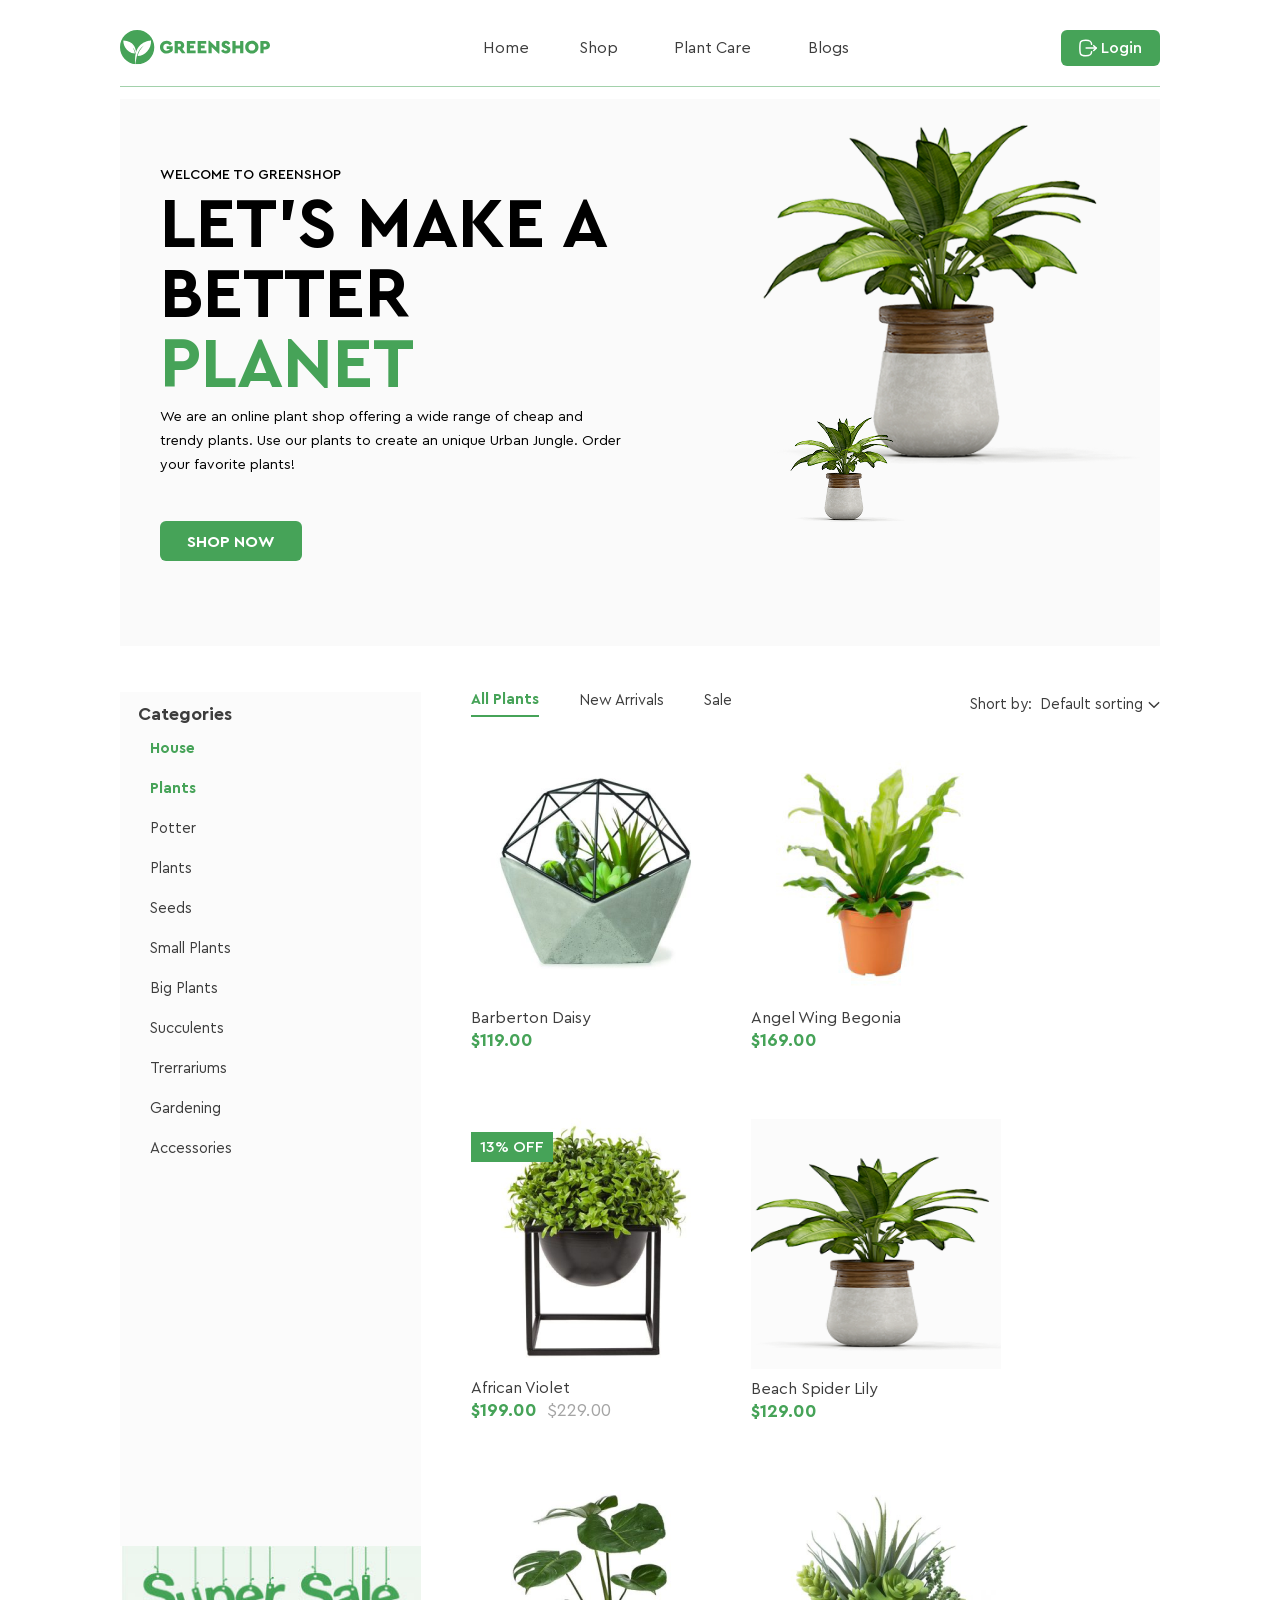
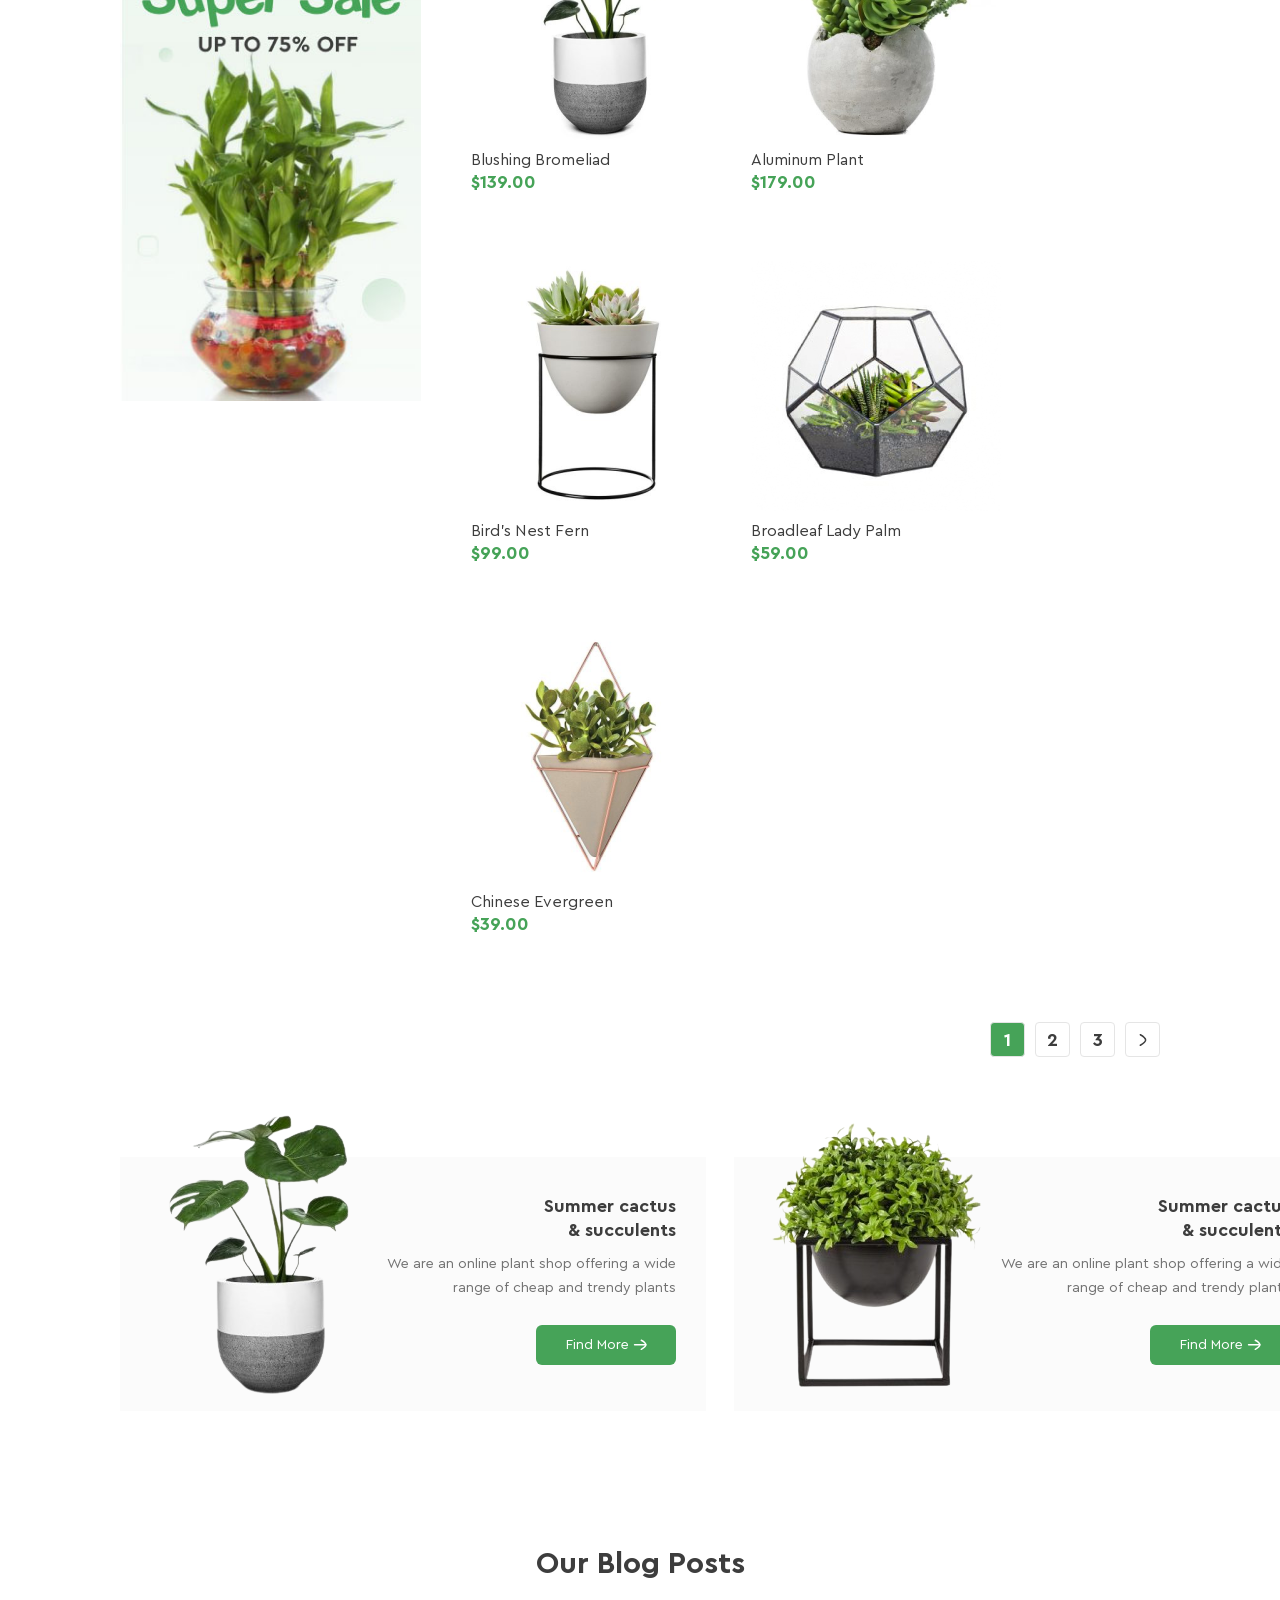
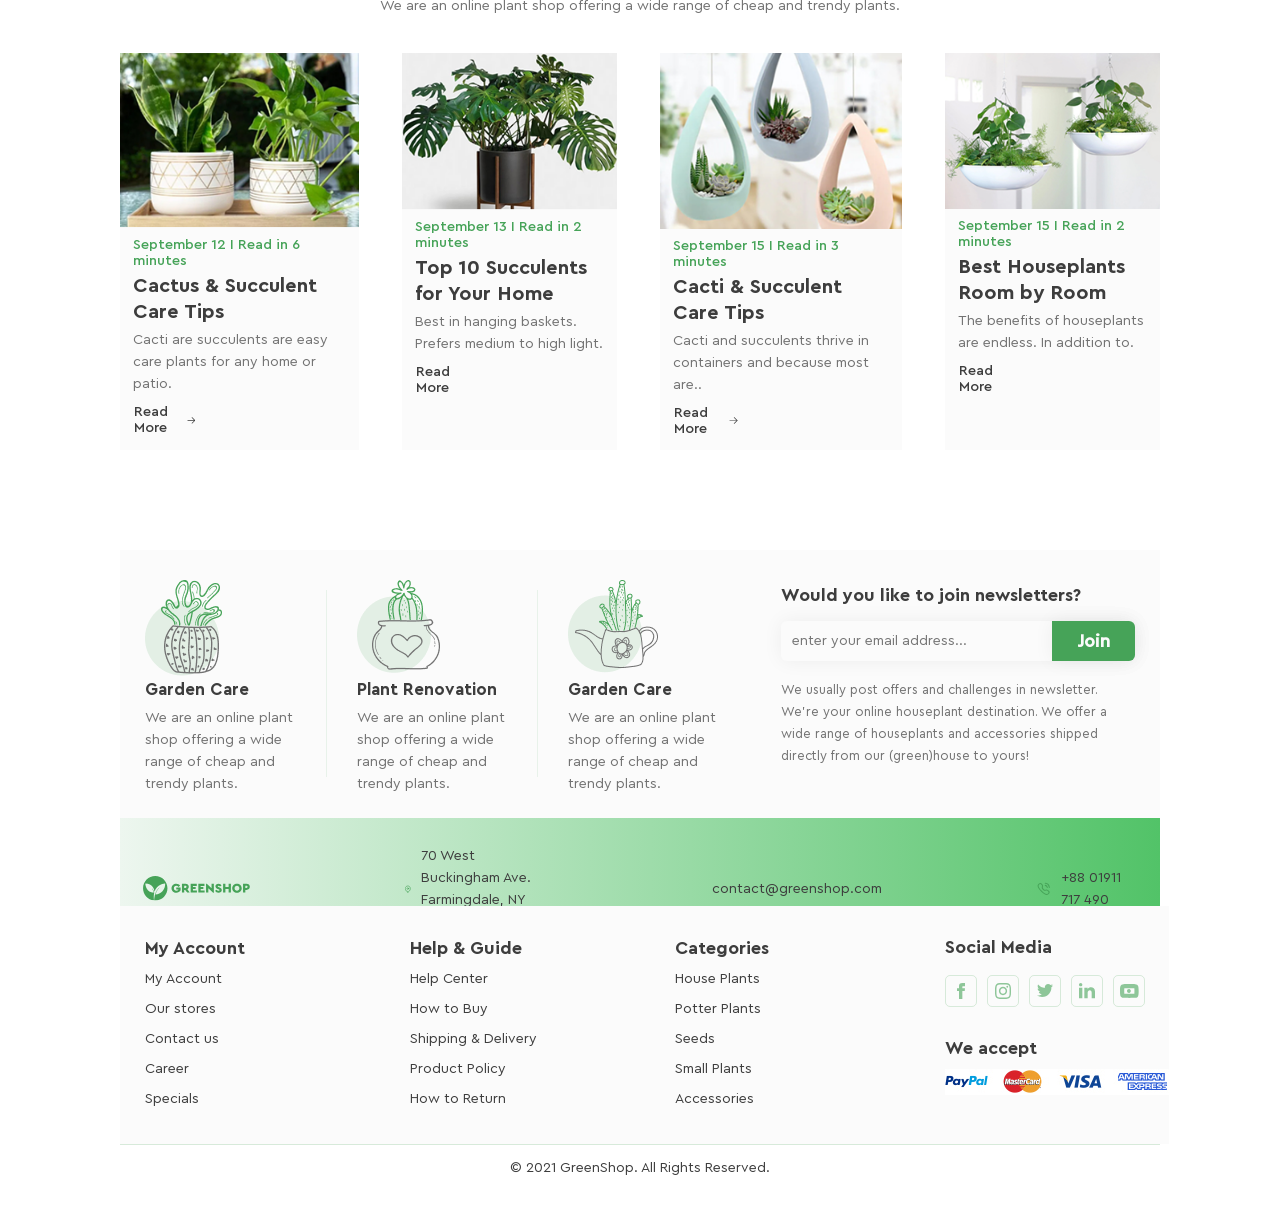
==== commit f3ab09c9: "Homework_11.1" ====
--- a/index.html
+++ b/index.html
@@ -549,6 +549,7 @@
             </section>
         </div>
     </section>
+
     <div class="section-shop-footer">
         <div class="page-number active">
             <span class="page-number-text">1</span>
@@ -567,7 +568,8 @@
             </span>
         </div>
     </div>
-        <section class="section-info-more">
+
+    <section class="section-info-more">
         <div class="container-info-more">
             <div class="container-info-more-img">
                 <img class="img-info-more" src="./img/img-info-more-1-removebg-preview.png" alt="img-info-more-1">
@@ -607,6 +609,7 @@
             </div>
         </div>
     </section>
+
     <section class="section-posts">
         <h3 class="head-post-text">Our Blog Posts</h3>
         <span class="subtitle-post-text">We are an online plant shop offering a wide range of cheap and trendy plants. </span>
@@ -681,5 +684,215 @@
             </div>
         </div>
     </section>
+
+    <footer>
+      <div class="section-one">
+        <div class="container-footer-info">
+            <div class="card-footer-info card-footer-info-1">
+                <div class="card-footer-text">
+                    <h5 class="heder-footer-text">Garden Care</h5>
+                    <p class="subtitle-footer-text">We are an online plant shop offering a wide range of cheap and trendy plants.</p>
+                </div>
+            </div>
+            <div class="line-footer-info"></div>
+            <div class="card-footer-info card-footer-info-2">
+                <div class="card-footer-text">
+                    <h5 class="heder-footer-text">Plant Renovation</h5>
+                    <p class="subtitle-footer-text">We are an online plant shop offering a wide range of cheap and trendy plants.</p>
+                </div>
+            </div>
+            <div class="line-footer-info"></div>
+            <div class="card-footer-info card-footer-info-3">
+                <div class="card-footer-text">
+                    <h5 class="heder-footer-text">Garden Care</h5>
+                    <p class="subtitle-footer-text">We are an online plant shop offering a wide range of cheap and trendy plants.</p>
+                </div>
+            </div>
+        </div>
+        <div class="container-footer-newsletter">
+            <div class="card-footer-newsletter">
+                <h5 class="heder-newsletter-text">Would you like to join newsletters?</h5>
+                <div class="container-newsletter-newsletter">
+                    <label for="email"></label>
+                    <input type="email" placeholder="enter your email address..." class="footer-newsletter">
+                    <button class="btn-newsletter-newsletter"type="submit">Join</button>
+                </div>
+                <p class="subtitle-newsletter-text">We usually post offers and challenges in newsletter. We’re your online houseplant destination. We offer a wide range of houseplants and accessories shipped directly from our (green)house to yours! </p>
+            </div>
+        </div>
+      </div>
+
+      <div class="container-contacts">
+        <ul class="contact-data">
+          <li lass="contact">
+            <a href="#" class="contact-link">
+              <svg xmlns="http://www.w3.org/2000/svg" width="150" height="35" viewBox="0 0 150 35" fill="none">
+              <g clip-path="url(#clip0_4_3318)">
+                <path d="M17.15 0C7.67748 0 0 7.67746 0 17.15C0 26.0201 6.73548 33.3175 15.3711 34.207C14.8496 29.9134 15.0436 26.4001 15.7067 23.5135C15.3347 21.7225 14.4898 19.0703 12.5734 17.1864C12.5734 17.1864 13.8348 19.0784 14.5181 21.6214C14.5181 21.6255 14.5221 21.6295 14.5221 21.6335C14.5949 21.9044 14.6596 22.1793 14.7162 22.4623C14.7283 22.527 14.7404 22.5917 14.7526 22.6604C14.8051 22.9515 14.8536 23.2426 14.886 23.5418C5.19513 22.3532 3.12921 13.6569 3.35561 10.3781C13.665 10.9482 15.7754 17.8292 16.0827 22.0985C19.4585 11.0412 30.1843 10.4024 31.0697 10.3781C31.4538 18.8763 25.1509 25.5026 17.6149 26.0807C17.6635 25.8503 17.7201 25.6198 17.7767 25.3934C17.7928 25.3247 17.813 25.26 17.8333 25.1913C17.8777 25.0296 17.9222 24.8679 17.9748 24.7061C17.995 24.6374 18.0192 24.5646 18.0394 24.4959C18.096 24.318 18.1567 24.1442 18.2173 23.9663C18.2335 23.9259 18.2456 23.8854 18.2618 23.845C18.3386 23.6348 18.4195 23.4326 18.5003 23.2305C18.5084 23.2143 18.5125 23.1941 18.5205 23.1779C18.5205 23.1779 18.5205 23.1779 18.5246 23.1779C20.4571 18.5043 24.0229 15.4439 24.0229 15.4439C17.0247 19.4868 15.8441 29.9983 15.6582 34.2231C16.1514 34.2676 16.6446 34.2999 17.15 34.2999C26.6225 34.2999 34.3 26.6225 34.3 17.15C34.3 7.67746 26.6225 0 17.15 0Z" fill="#46A358"/>
+                <path d="M46.7037 10.7454C48.9718 10.7454 50.8234 11.7197 52.0242 13.4986L49.7763 15.4109C48.9718 14.287 47.9974 13.7048 46.6471 13.7048C44.569 13.7048 43.2753 15.0713 43.2753 17.1534C43.2753 19.2719 44.6418 20.695 46.8371 20.695C48.0177 20.695 48.9556 20.2826 49.554 19.5913V19.0091H46.6673V16.2357H52.7762V20.133C52.194 21.164 51.3692 21.9887 50.3019 22.6234C49.2346 23.242 48.0338 23.5614 46.7037 23.5614C42.9923 23.618 39.9237 20.7314 39.9763 17.1534C39.9197 13.5956 42.9923 10.6888 46.7037 10.7454Z" fill="#46A358"/>
+                <path d="M61.9576 23.3316L59.168 19.4908H57.8379V23.3316H54.6157V10.9684H59.4672C62.2204 10.9684 64.2459 12.6543 64.2459 15.2215C64.2459 16.7376 63.5141 17.995 62.2972 18.7429L65.5558 23.3316H61.9576ZM57.8338 16.681H59.4833C60.3809 16.681 60.963 16.0988 60.963 15.2215C60.963 14.3442 60.3809 13.7782 59.4833 13.7782H57.8338V16.681Z" fill="#46A358"/>
+                <path d="M66.8333 10.9684H75.4124V13.8712H70.0555V15.5773H73.876V18.2739H70.0555V20.4288H75.6388V23.3316H66.8333V10.9684Z" fill="#46A358"/>
+                <path d="M77.644 10.9684H86.223V13.8712H80.8662V15.5773H84.6867V18.2739H80.8662V20.4288H86.4494V23.3316H77.644V10.9684Z" fill="#46A358"/>
+                <path d="M99.4192 10.9684V23.558H98.3882L91.681 17.057V23.3316H88.4588V10.742H89.4897L96.197 17.15V10.9684H99.4192Z" fill="#46A358"/>
+                <path d="M103.264 19.135C103.996 20.1094 104.764 20.7279 106.017 20.7279C106.862 20.7279 107.291 20.4288 107.291 19.8264C107.291 19.2846 107.008 19.1148 106.033 18.6822L104.76 18.1203C102.718 17.2187 101.631 16.0584 101.631 14.3927C101.631 12.2015 103.43 10.7379 105.957 10.7379C107.998 10.7379 109.442 11.7123 110.189 13.2284L108.035 14.8779C107.436 13.9803 106.874 13.568 105.993 13.568C105.318 13.568 104.889 13.8307 104.889 14.3563C104.889 14.8051 105.152 15.0517 105.957 15.3671L107.38 15.9654C109.535 16.867 110.545 17.9505 110.545 19.693C110.545 22.0904 108.576 23.5539 106.009 23.5539C103.782 23.5539 101.982 22.4866 101.081 20.7805L103.264 19.135Z" fill="#46A358"/>
+                <path d="M112.393 10.9684H115.615V15.4843H120.131V10.9684H123.353V23.3316H120.131V18.3871H115.615V23.3316H112.393V10.9684Z" fill="#46A358"/>
+                <path d="M131.843 10.742C135.441 10.6652 138.607 13.6084 138.53 17.15C138.603 20.7279 135.441 23.6146 131.843 23.558C128.229 23.6146 125.116 20.7279 125.193 17.15C125.116 13.6084 128.229 10.6692 131.843 10.742ZM131.859 13.7014C129.874 13.7014 128.488 15.1083 128.488 17.15C128.488 18.1809 128.807 19.0218 129.426 19.6606C130.044 20.2792 130.869 20.5986 131.859 20.5986C133.772 20.5986 135.231 19.2119 135.231 17.15C135.235 15.1083 133.772 13.7014 131.859 13.7014Z" fill="#46A358"/>
+                <path d="M140.374 10.9684H145.225C147.979 10.9684 150.004 12.6543 150.004 15.2215C150.004 17.7524 147.926 19.4908 145.225 19.4908H143.596V23.3316H140.374V10.9684ZM145.242 16.681C146.139 16.681 146.721 16.0988 146.721 15.2215C146.721 14.3442 146.139 13.7782 145.242 13.7782H143.592V16.681H145.242Z" fill="#46A358"/>
+              </g>
+              <defs>
+                <clipPath id="clip0_4_3318">
+                  <rect width="150" height="34.2999" fill="white"/>
+                </clipPath>
+              </defs>
+            </svg>
+            </a>
+          </li>
+          <li class="contact ">
+              <svg xmlns="http://www.w3.org/2000/svg" width="14" height="18" viewBox="0 0 14 18" fill="none">
+                <path fill-rule="evenodd" clip-rule="evenodd" d="M9.09184 7.92542C9.09184 6.77436 8.15914 5.84166 7.00808 5.84166C5.85787 5.84166 4.92517 6.77436 4.92517 7.92542C4.92517 9.07563 5.85787 10.0083 7.00808 10.0083C8.15914 10.0083 9.09184 9.07563 9.09184 7.92542Z" stroke="#46A358" stroke-width="1.5" stroke-linecap="round" stroke-linejoin="round"/>
+                <path fill-rule="evenodd" clip-rule="evenodd" d="M6.99959 16.5C4.58457 16.5 0.75 12.2989 0.75 7.8322C0.75 4.33539 3.54758 1.5 6.99959 1.5C10.4516 1.5 13.25 4.33539 13.25 7.8322C13.25 12.2989 9.41543 16.5 6.99959 16.5Z" stroke="#46A358" stroke-width="1.5" stroke-linecap="round" stroke-linejoin="round"/>
+              </svg>
+            <a class="contact-link" href="#">
+              70 West Buckingham Ave. Farmingdale, NY 11735
+            </a>
+          </li>
+          <li class="contact">
+              <svg xmlns="http://www.w3.org/2000/svg" width="18" height="18" viewBox="0 0 18 18" fill="none">
+                <path d="M13.6208 6.51582C13.6208 6.51582 10.9457 9.72635 8.98917 9.72635C7.03345 9.72635 4.32835 6.51582 4.32835 6.51582" stroke="#46A358" stroke-width="1.5" stroke-linecap="round" stroke-linejoin="round"/>
+                <path fill-rule="evenodd" clip-rule="evenodd" d="M1.0434 8.97397C1.0434 3.27556 3.02752 1.37665 8.9799 1.37665C14.9323 1.37665 16.9164 3.27556 16.9164 8.97397C16.9164 14.6716 14.9323 16.5713 8.9799 16.5713C3.02752 16.5713 1.0434 14.6716 1.0434 8.97397Z" stroke="#46A358" stroke-width="1.5" stroke-linecap="round" stroke-linejoin="round"/>
+              </svg>
+            <a class="contact-link" href="#">
+              contact@greenshop.com
+            </a>
+          </li>
+          <li class="contact">
+            <svg xmlns="http://www.w3.org/2000/svg" width="19" height="19" viewBox="0 0 19 19" fill="none">
+                <path d="M11.9604 1.29175C15.0446 1.63425 17.4813 4.06758 17.8279 7.15175" stroke="#46A358" stroke-width="1.5" stroke-linecap="round" stroke-linejoin="round"/>
+                <path d="M11.9604 4.24425C13.4363 4.53091 14.5896 5.68508 14.8771 7.16091" stroke="#46A358" stroke-width="1.5" stroke-linecap="round" stroke-linejoin="round"/>
+                <path fill-rule="evenodd" clip-rule="evenodd" d="M6.41709 12.5825C0.668773 6.83352 1.48617 4.20096 2.09214 3.35263C2.16999 3.21552 4.08875 0.343233 6.14551 2.02839C11.2507 6.23288 4.78761 5.63843 9.07452 9.92607C13.3623 14.2128 12.767 7.74996 16.9716 12.8541C18.6568 14.9117 15.7844 16.8303 15.6482 16.9073C14.7998 17.5141 12.1663 18.3315 6.41709 12.5825Z" stroke="#46A358" stroke-width="1.5" stroke-linecap="round" stroke-linejoin="round"/>
+            </svg>
+            <a class="contact-link" href="#">
+              +88 01911 717 490
+            </a>
+          </li>
+        </ul>
+      </div>
+
+      <div class="section-three">
+        <div class="container-three-info">
+            <div class="card-three-info">
+              <a class="head-three-info">My Account</a>
+              <ul class="list-three-info">
+                <li class="item-three-info">
+                  <a href="" class="link-three-info">My Account</a>
+                </li>
+                <li class="item-three-info">
+                  <a href="" class="link-three-info">Our stores</a>
+                </li>
+                <li class="item-three-info">
+                  <a href="" class="link-three-info">Contact us</a>
+                </li>
+                <li class="item-three-info">
+                  <a href="" class="link-three-info">Career</a>
+                </li>
+                <li class="item-three-info">
+                  <a href="" class="link-three-info">Specials</a>
+                </li>
+              </ul>
+            </div>
+            <div class="card-three-info">
+              <a class="head-three-info">Help & Guide</a>
+              <ul class="list-three-info">
+                <li class="item-three-info">
+                  <a href="" class="link-three-info">Help Center</a>
+                </li>
+                <li class="item-three-info">
+                  <a href="" class="link-three-info">How to Buy</a>
+                </li>
+                <li class="item-three-info">
+                  <a href="" class="link-three-info">Shipping & Delivery</a>
+                </li>
+                <li class="item-three-info">
+                  <a href="" class="link-three-info">Product Policy</a>
+                </li>
+                <li class="item-three-info">
+                  <a href="" class="link-three-info">How to Return</a>
+                </li>
+              </ul>
+            </div>
+            <div class="card-three-info">
+              <a class="head-three-info">Categories</a>
+              <ul class="list-three-info">
+                <li class="item-three-info">
+                  <a href="" class="link-three-info">House Plants</a>
+                </li>
+                <li class="item-three-info">
+                  <a href="" class="link-three-info">Potter Plants</a>
+                </li>
+                <li class="item-three-info">
+                  <a href="" class="link-three-info">Seeds</a>
+                </li>
+                <li class="item-three-info">
+                  <a href="" class="link-three-info">Small Plants</a>
+                </li>
+                <li class="item-three-info">
+                  <a href="" class="link-three-info">Accessories</a>
+                </li>
+              </ul>
+            </div>
+        </div>
+        <div class="container-external-data">
+          <div class="comtainer-social">
+            <span class="head-social-info">Social Media</span>
+            <ul class="icon-social-list">
+              <li class="icon-social-item">
+                <a href="" class="icon-social-item-link">
+                  <svg xmlns="http://www.w3.org/2000/svg" width="32" height="32" viewBox="0 0 32 32" fill="none">
+                    <rect x="0.5" y="0.5" width="31" height="31" rx="4.5" stroke="#46A358" stroke-opacity="0.2"/>
+                    <path d="M14 13.3333H12V16H14V24H17.3333V16H19.7333L20 13.3333H17.3333V12.2C17.3333 11.6 17.4667 11.3333 18.0667 11.3333H20V8H17.4667C15.0667 8 14 9.06667 14 11.0667V13.3333Z" fill="#46A358" fill-opacity="0.6"/>
+                  </svg>
+                </a>
+              </li>
+              <li class="icon-social-item">
+                <a href="" class="icon-social-item-link">
+                  <svg xmlns="http://www.w3.org/2000/svg" width="32" height="32" viewBox="0 0 32 32" fill="none">
+                    <rect x="0.5" y="0.5" width="31" height="31" rx="4.5" stroke="#46A358" stroke-opacity="0.2"/>
+                    <path d="M16 9.46667C18.1333 9.46667 18.4 9.46667 19.2667 9.53333C21.4667 9.6 22.4667 10.6667 22.5333 12.8C22.6 13.6667 22.6 13.8667 22.6 16C22.6 18.1333 22.6 18.4 22.5333 19.2C22.4667 21.3333 21.4 22.4 19.2667 22.4667C18.4 22.5333 18.2 22.5333 16 22.5333C13.8667 22.5333 13.6 22.5333 12.8 22.4667C10.6 22.4 9.6 21.3333 9.53333 19.2C9.46667 18.3333 9.46667 18.1333 9.46667 16C9.46667 13.8667 9.46667 13.6 9.53333 12.8C9.6 10.6667 10.6667 9.6 12.8 9.53333C13.6 9.46667 13.8667 9.46667 16 9.46667ZM16 8C13.8 8 13.5333 8 12.7333 8.06667C9.8 8.2 8.2 9.8 8.06667 12.7333C8 13.5333 8 13.8 8 16C8 18.2 8 18.4667 8.06667 19.2667C8.2 22.2 9.8 23.8 12.7333 23.9333C13.5333 24 13.8 24 16 24C18.2 24 18.4667 24 19.2667 23.9333C22.2 23.8 23.8 22.2 23.9333 19.2667C24 18.4667 24 18.2 24 16C24 13.8 24 13.5333 23.9333 12.7333C23.8 9.8 22.2 8.2 19.2667 8.06667C18.4667 8 18.2 8 16 8ZM16 11.8667C13.7333 11.8667 11.8667 13.7333 11.8667 16C11.8667 18.2667 13.7333 20.1333 16 20.1333C18.2667 20.1333 20.1333 18.2667 20.1333 16C20.1333 13.7333 18.2667 11.8667 16 11.8667ZM16 18.6667C14.5333 18.6667 13.3333 17.4667 13.3333 16C13.3333 14.5333 14.5333 13.3333 16 13.3333C17.4667 13.3333 18.6667 14.5333 18.6667 16C18.6667 17.4667 17.4667 18.6667 16 18.6667ZM20.2667 10.8C19.7333 10.8 19.3333 11.2 19.3333 11.7333C19.3333 12.2667 19.7333 12.6667 20.2667 12.6667C20.8 12.6667 21.2 12.2667 21.2 11.7333C21.2 11.2 20.8 10.8 20.2667 10.8Z" fill="#46A358" fill-opacity="0.6"/>
+                  </svg>
+                </a>
+              </li>
+              <li class="icon-social-item">
+                <a href="" class="icon-social-item-link">
+                  <svg xmlns="http://www.w3.org/2000/svg" width="32" height="32" viewBox="0 0 32 32" fill="none">
+                    <rect x="0.5" y="0.5" width="31" height="31" rx="4.5" stroke="#46A358" stroke-opacity="0.2"/>
+                    <path d="M13.0319 22.0036C19.0699 22.0036 22.3718 17.0012 22.3718 12.6636C22.3718 12.5214 22.3689 12.38 22.3624 12.2392C23.0033 11.7759 23.5605 11.1976 24 10.5395C23.4118 10.8008 22.7789 10.9768 22.1149 11.0562C22.7926 10.6498 23.313 10.0067 23.5585 9.24021C22.9241 9.61636 22.2217 9.88969 21.4742 10.0371C20.8749 9.39908 20.0218 9 19.0779 9C17.2648 9 15.7946 10.4702 15.7946 12.2823C15.7946 12.54 15.8236 12.7904 15.8796 13.0308C13.1516 12.8938 10.7324 11.5874 9.11352 9.60125C8.83127 10.0862 8.66877 10.65 8.66877 11.2511C8.66877 12.3899 9.24837 13.3953 10.1297 13.9836C9.59121 13.9671 9.08531 13.8189 8.64293 13.5729C8.6422 13.5866 8.6422 13.6004 8.6422 13.6148C8.6422 15.2047 9.77392 16.532 11.2758 16.8329C11.0001 16.908 10.71 16.9484 10.4105 16.9484C10.199 16.9484 9.99338 16.9273 9.79339 16.8893C10.2112 18.1933 11.4232 19.1425 12.8601 19.1693C11.7364 20.0499 10.3209 20.5745 8.78305 20.5745C8.51827 20.5745 8.25695 20.5594 8 20.529C9.45273 21.46 11.1777 22.0036 13.0319 22.0036Z" fill="#46A358" fill-opacity="0.6"/>
+                  </svg>
+                </a>
+              </li>
+              <li class="icon-social-item">
+                <a href="" class="icon-social-item-link">
+                  <svg xmlns="http://www.w3.org/2000/svg" width="32" height="32" viewBox="0 0 32 32" fill="none">
+                    <rect x="0.5" y="0.5" width="31" height="31" rx="4.5" stroke="#46A358" stroke-opacity="0.2"/>
+                    <path d="M11.3333 9.66667C11.3333 10.6 10.6 11.3333 9.66667 11.3333C8.73333 11.3333 8 10.6 8 9.66667C8 8.73333 8.73333 8 9.66667 8C10.6 8 11.3333 8.73333 11.3333 9.66667ZM11.3333 12.6667H8V23.3333H11.3333V12.6667ZM16.6667 12.6667H13.3333V23.3333H16.6667V17.7333C16.6667 14.6 20.6667 14.3333 20.6667 17.7333V23.3333H24V16.6C24 11.3333 18.0667 11.5333 16.6667 14.1333V12.6667Z" fill="#46A358" fill-opacity="0.6"/>
+                  </svg>
+                </a>
+              </li>
+              <li class="icon-social-item">
+                <a href="" class="icon-social-item-link">
+                  <svg xmlns="http://www.w3.org/2000/svg" width="32" height="32" viewBox="0 0 32 32" fill="none">
+                    <rect x="0.5" y="0.5" width="31" height="31" rx="4.5" stroke="#46A358" stroke-opacity="0.2"/>
+                    <path fill-rule="evenodd" clip-rule="evenodd" d="M22.1653 13.4299L22.168 13.4306C22.168 13.4306 22.1676 13.4305 22.1667 13.4303C22.1663 13.4302 22.1658 13.4301 22.1653 13.4299ZM11.3244 13.3569C13.9176 13.1957 18.7483 13.1957 21.3415 13.3569L21.3422 13.3644C21.4047 13.9972 21.4299 14.8414 21.4299 16.0192C21.4299 17.1824 21.4053 18.0269 21.3441 18.665C18.6962 18.7703 13.9713 18.7703 11.3228 18.665C11.261 18.0332 11.236 17.1914 11.236 16.0192C11.236 14.8414 11.2612 13.9972 11.3237 13.3644L11.3244 13.3569ZM22.2422 18.6111C22.2422 18.6111 22.2405 18.6115 22.237 18.6122L22.2422 18.6111ZM10.4979 18.6077L10.5006 18.6084C10.4988 18.6079 10.4979 18.6077 10.4979 18.6077ZM7 16.0192C7 20.8412 7.38887 22.63 10.4221 22.8633C13.222 23.0189 19.4439 23.0189 22.2438 22.8633C25.277 22.7078 25.6659 20.8412 25.6659 16.0192C25.6659 11.1971 25.277 9.40832 22.2438 9.17499C19.4439 8.94167 13.222 8.94167 10.4221 9.17499C7.38887 9.40832 7 11.1971 7 16.0192ZM10.4979 13.4306C10.4979 13.4306 10.4988 13.4304 10.5007 13.4299L10.4979 13.4306ZM16.7823 17.7389C15.5039 18.3781 13.9997 17.4484 13.9997 16.0192C13.9997 14.5899 15.5039 13.6602 16.7823 14.2994C18.1994 15.008 18.1994 17.0303 16.7823 17.7389Z" fill="#46A358" fill-opacity="0.6"/>
+                  </svg>
+                </a>
+              </li>
+            </ul>
+          </div>
+          <div class="container-pay-systems">
+            <span class="head-pay-info">We accept</span>
+          </div>
+        </div>
+      </div>
+
+      <span class="rights-reserved">© 2021 GreenShop. All Rights Reserved.</span>
 </body>
 </html>
--- a/css/style.css
+++ b/css/style.css
@@ -53,7 +53,7 @@
     display: contents;
     display: flex;
     flex-direction: column;
-    padding-top: 37px;
+    padding-top: 41px;
     position: absolute;
     left: -56px;
     z-index: 1;
@@ -121,7 +121,7 @@
     padding-left: 10px;
     position: absolute;
     left: 180px;
-    top: 37px;
+    top: 41px;
     z-index: 1;
 }
 
@@ -590,7 +590,7 @@
 }
 
 .section-posts{
-    padding: 138px 120px 100px;
+    padding: 138px 120px 0;
 }
 
 .head-post-text{
@@ -690,3 +690,260 @@
 .post-link:hover .read-more-card-linc>svg{
     fill: #46A358;
 }
+
+
+footer{
+    padding: 100px 120px 0;
+}
+
+.section-one{
+    display: flex;
+    justify-content: space-between;
+    padding: 0 25px 0 25px;
+    background-color: #FBFBFB;
+}
+
+.container-footer-info{
+    display: flex;
+    justify-content: space-between;
+    align-items: center;
+    flex-grow: 1;
+    gap: 30px;
+    background-color: #FBFBFB;
+}
+
+.card-footer-info{
+    display: flex;
+    justify-content: center;
+    align-items: center;
+}
+
+.card-footer-info.card-footer-info-1{
+    background-image: url(../img/futer-card-1.png);
+    background-repeat: no-repeat;
+    background-position: 0 30px;
+}
+
+.card-footer-info.card-footer-info-2{
+    background-image: url(../img/futer-card-2.png);
+    background-repeat: no-repeat;
+    background-position: 0 30px;
+}
+
+.card-footer-info.card-footer-info-3{
+    background-image: url(../img/futer-card-3.png);
+    background-repeat: no-repeat;
+    background-position: 0 30px;
+}
+
+.line-footer-info{
+    height: 187px;
+    width: 1px;
+    background-color: rgba(70, 163, 88, 0.10);;
+}
+
+.card-footer-text{
+    padding: 132px 0 23px 0;
+}
+
+.heder-footer-text{
+    color: #3D3D3D;
+    font-family: "Cera Pro Bold";
+    font-size: 17px;
+    font-weight: 700;
+    line-height: 16px;
+}
+
+.subtitle-footer-text{
+    margin-top: 9px;
+    max-width: 204px;
+    color: #727272;
+    font-family: "Cera Pro Regular";
+    font-size: 14px;
+    font-weight: 400;
+    line-height: 22px;
+}
+
+.container-footer-newsletter{
+    flex-grow: 1;
+    background-color: #FBFBFB;
+}
+
+.card-footer-newsletter{
+    padding: 37px 0 32px 62px;
+    display: flex;
+    flex-direction: column;
+    align-items: flex-start;
+    gap: 18px;
+}
+
+.heder-newsletter-text{
+    color: #3D3D3D;
+    font-family: "Cera Pro Bold";
+    font-size: 18px;
+    font-weight: 700;
+    line-height: 16px;
+}
+
+.container-newsletter-newsletter{
+    display: flex;
+    justify-content: center;
+    align-items: center;
+    position: relative;
+}
+
+.footer-newsletter{
+    min-width: 354px;
+    padding: 12px 0 12px 11px;
+    background: #FBFBFB;
+    box-shadow: 0px 0px 20px 0px rgba(0, 0, 0, 0.06);
+    border-radius: 6px;
+    color: #ACACAC;
+    font-family: "Cera Pro Regular";
+    font-size: 14px;
+    font-weight: 400;
+    line-height: 16px;
+}
+
+.btn-newsletter-newsletter{
+    padding: 12px 25px 12px 25px;
+    border-radius: 0 6px 6px 0;
+    box-shadow: 0px 0px 20px 0px rgba(0, 0, 0, 0.06);
+    position: absolute;
+    right: 0;
+    z-index: 1;
+    background: #46A358;
+    color: #FBFBFB;;
+    font-family: "Cera Pro Medium";
+    font-size: 18px;
+    font-weight: 700;
+    line-height: 16px;
+}
+
+.subtitle-newsletter-text{
+    max-width: 354px;
+    color: #727272;
+    font-family: "Cera Pro Regular";
+    font-size: 13px;
+    font-weight: 400;
+    line-height: 22px;
+}
+
+.container-contacts{
+    height: 88px;
+    background: linear-gradient(90deg, #EDF6EF 0%, #52C368 100%) no-repeat;
+    padding: 27px 22px 0 23px;
+}
+
+.contact-data{
+    display: flex;
+    justify-content: space-between;
+    align-items: center;
+    gap: 155px;
+}
+
+.contact{
+    display: flex;
+    gap: 10px;
+}
+
+.contact-link{
+    max-width: 176px;
+    color: #3D3D3D;
+    font-family: "Cera Pro Regular";
+    font-size: 14px;
+    font-weight: 400;
+    line-height: 22px;
+}
+/* ____________________________________________________________________________________ */
+
+.section-three{
+    display: flex;
+    justify-content: space-between;
+    background-color: #FBFBFB;
+    border-bottom: 1px solid rgba(70, 163, 88, 0.20);
+    padding: 0 155px 0 25px;
+}
+
+.container-three-info{
+    display: flex;
+    justify-content: space-between;
+    align-items: center;
+    flex-grow: 1;
+    gap: 61px;
+    background-color: #FBFBFB;
+    padding: 33px 0 29px 0;
+}
+
+.card-three-info{
+    min-width: 204px;
+}
+
+.link-three-info{
+    color: #3D3D3D;
+    font-family: "Cera Pro Regular";
+    font-size: 14px;
+    font-weight: 400;
+    line-height: 30px;
+}
+
+.container-external-data{
+    background-color: #FBFBFB;
+    padding: 33px 0 49px 66px;
+    flex-grow: 1;
+}
+
+.head-three-info{
+    color: #3D3D3D;
+    font-family: "Cera Pro Bold";
+    font-size: 18px;
+    font-weight: 700;
+    line-height: 16px;
+}
+
+.list-three-info{
+    margin-top: 8px;
+}
+
+.head-social-info{
+    color: #3D3D3D;
+    font-family: "Cera Pro Bold";
+    font-size: 18px;
+    font-weight: 700;
+    line-height: 16px;
+}
+
+.icon-social-list{
+    margin-top: 20px;
+    display: flex;
+    gap: 10px;
+}
+
+.container-pay-systems{
+    margin-top: 33px;
+    min-width: 224px;
+    min-height: 55px;
+    background-image: url(../img/pay.png);
+    background-repeat: no-repeat;
+    background-position: 0 29px;
+}
+
+.head-pay-info{
+    color: #3D3D3D;
+    font-family: "Cera Pro Bold";
+    font-size: 18px;
+    font-weight: 700;
+    line-height: 16px;
+}
+
+.rights-reserved{
+    padding: 8px 120px 22px;
+    display: flex;
+    justify-content: center;
+    align-items: center;
+    color: #3D3D3D;
+    font-family: "Cera Pro Regular";
+    font-size: 14px;
+    font-weight: 400;
+    line-height: 30px;
+}
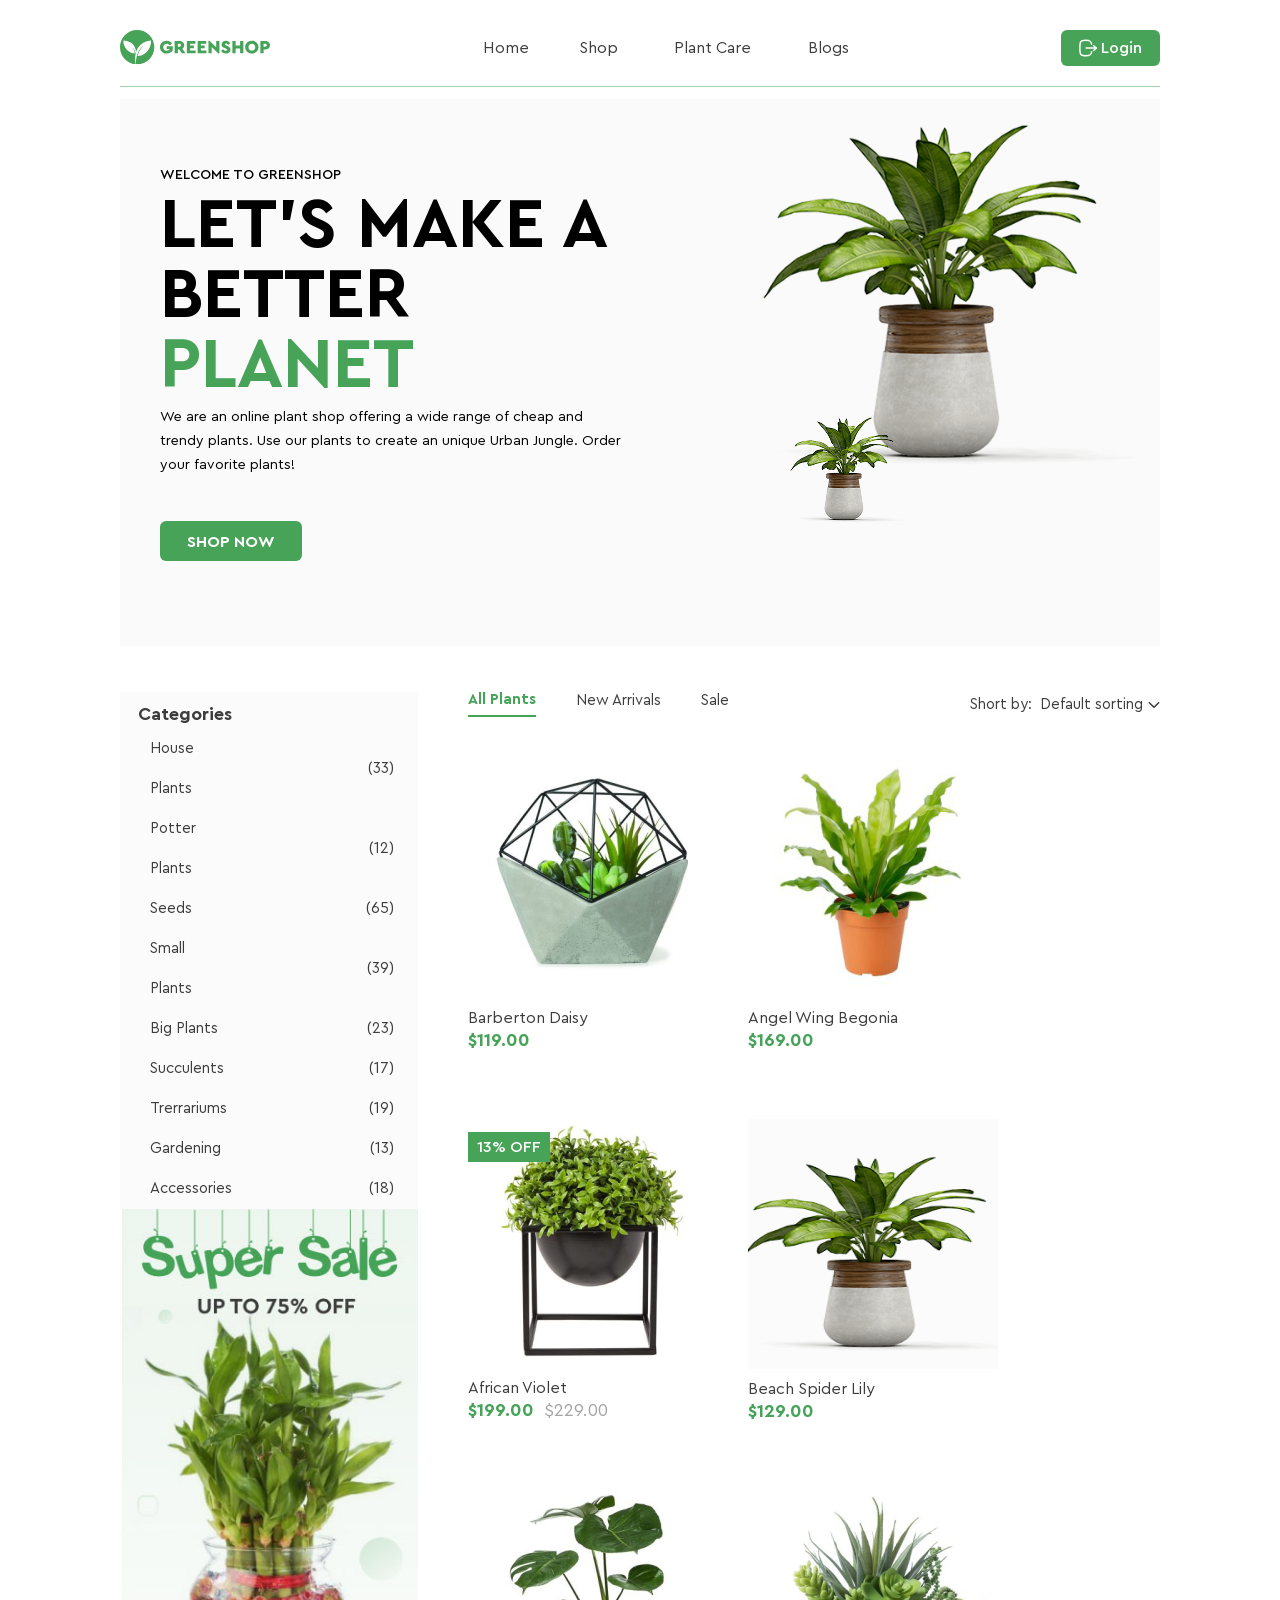
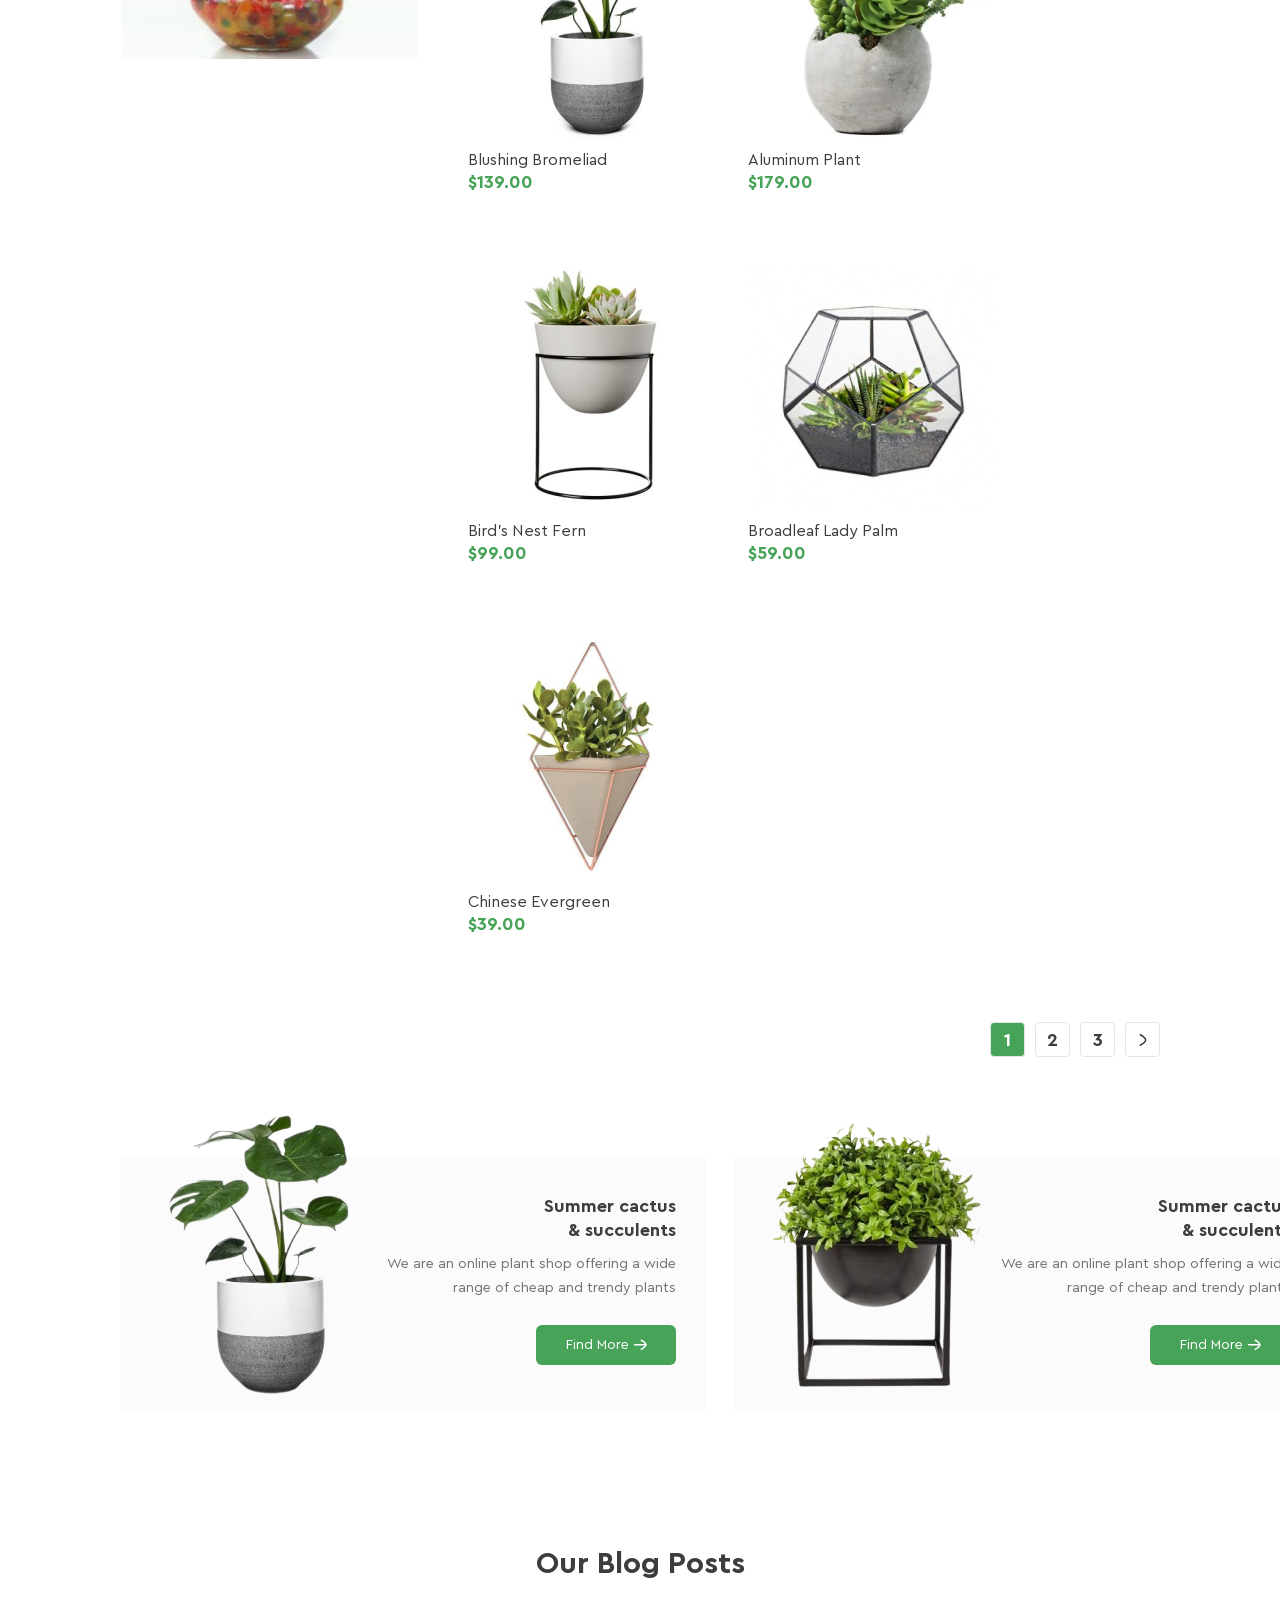
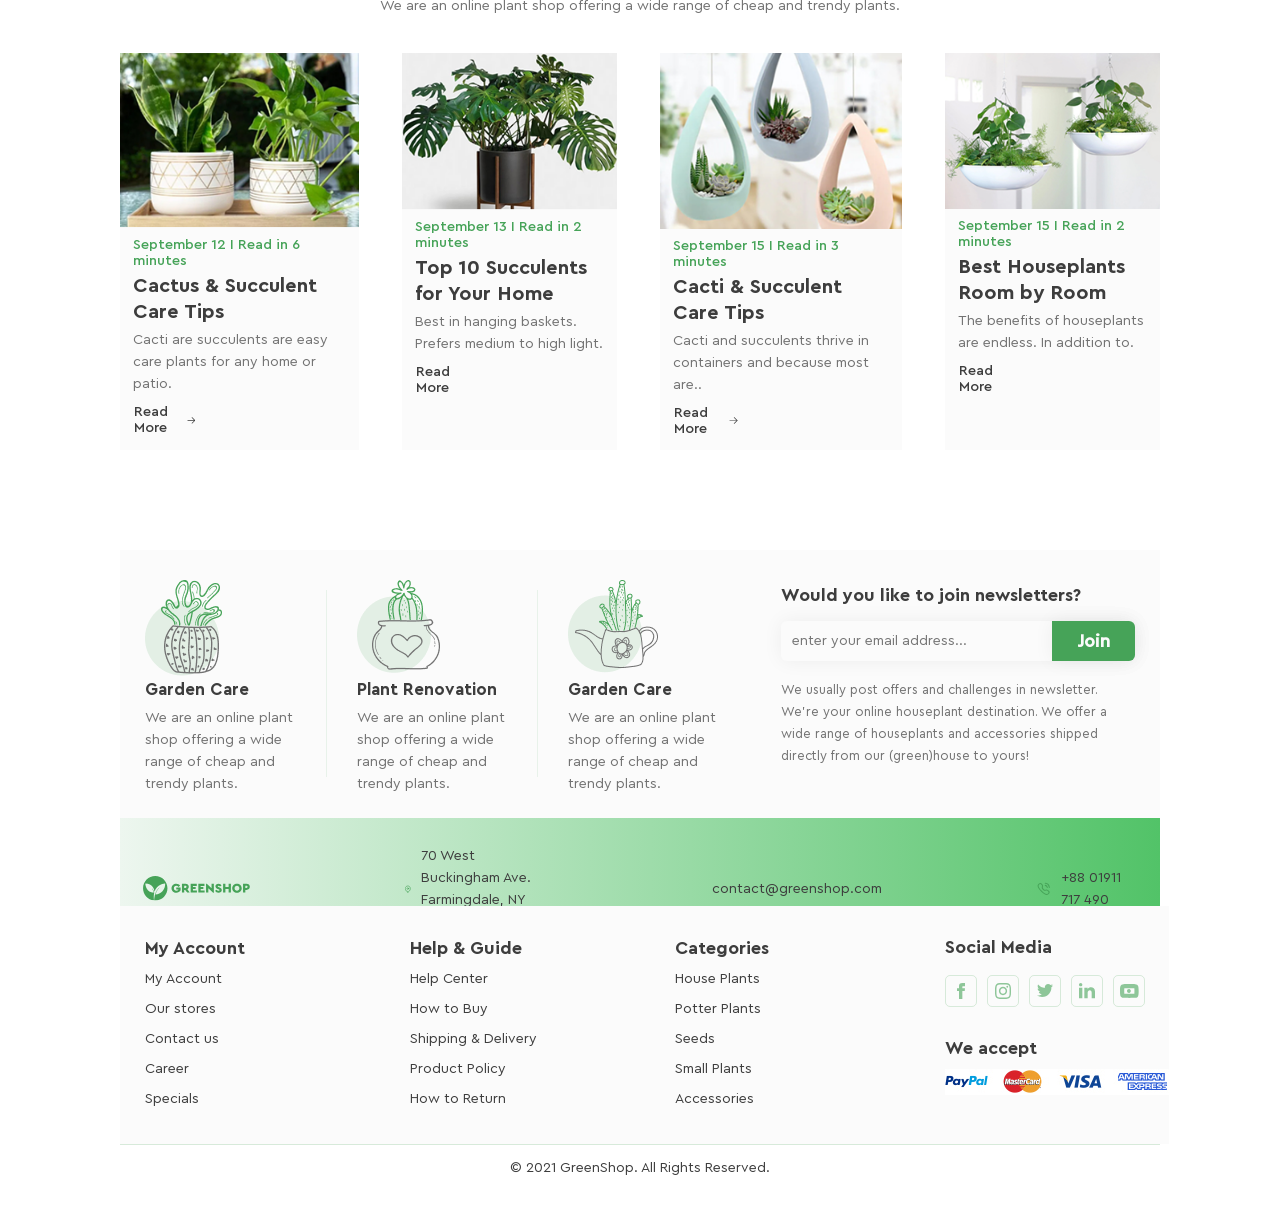
==== commit 0b923e77: "Homework_13.1" ====
--- a/index.html
+++ b/index.html
@@ -132,15 +132,87 @@
             <div class="container-categories">
                 <span class="categories-text">Categories</span>
                 <ul class="list-categories">
-                    <li class="list-categories-item active">House Plants</li>
-                    <li class="list-categories-item">Potter Plants</li>
-                    <li class="list-categories-item">Seeds</li>
-                    <li class="list-categories-item">Small Plants</li>
-                    <li class="list-categories-item">Big Plants</li>
-                    <li class="list-categories-item">Succulents</li>
-                    <li class="list-categories-item">Trerrariums</li>
-                    <li class="list-categories-item">Gardening</li>
-                    <li class="list-categories-item">Accessories</li>
+                    <li class="list-categories-item">
+                      <label class="custom-checkbox">
+                        <input type="checkbox" class="checkbox" name="check">
+                          <div class="checkbox-text">
+                            <span>House Plants</span>
+                            <span>(33)</span>
+                          </div>
+                      </label>
+                    </li>
+                    <li class="list-categories-item">
+                      <label class="custom-checkbox">
+                        <input type="checkbox" class="checkbox" name="check">
+                          <div class="checkbox-text">
+                            <span>Potter Plants</span>
+                            <span>(12)</span>
+                          </div>
+                      </label>
+                    </li>
+                    <li class="list-categories-item">
+                      <label class="custom-checkbox">
+                        <input type="checkbox" class="checkbox" name="check">
+                          <div class="checkbox-text">
+                            <span>Seeds</span>
+                            <span>(65)</span>
+                          </div>
+                      </label>
+                    </li>
+                    <li class="list-categories-item">
+                      <label class="custom-checkbox">
+                        <input type="checkbox" class="checkbox" name="check">
+                          <div class="checkbox-text">
+                            <span>Small Plants</span>
+                            <span>(39)</span>
+                          </div>
+                      </label>
+                    </li>
+                    <li class="list-categories-item">
+                      <label class="custom-checkbox">
+                        <input type="checkbox" class="checkbox" name="check">
+                          <div class="checkbox-text">
+                            <span>Big Plants</span>
+                            <span>(23)</span>
+                          </div>
+                      </label>
+                    </li>
+                    <li class="list-categories-item">
+                      <label class="custom-checkbox">
+                        <input type="checkbox" class="checkbox" name="check">
+                          <div class="checkbox-text">
+                            <span>Succulents</span>
+                            <span>(17)</span>
+                          </div>
+                      </label>
+                    </li>
+                    <li class="list-categories-item">
+                      <label class="custom-checkbox">
+                        <input type="checkbox" class="checkbox" name="check">
+                          <div class="checkbox-text">
+                            <span>Trerrariums</span>
+                            <span>(19)</span>
+                          </div>
+                      </label>
+                    </li>
+                    <li class="list-categories-item">
+                      <label class="custom-checkbox">
+                        <input type="checkbox" class="checkbox" name="check">
+                          <div class="checkbox-text">
+                            <span>Gardening</span>
+                            <span>(13)</span>
+                          </div>
+                      </label>
+                    </li>
+                    <li class="list-categories-item">
+                      <label class="custom-checkbox">
+                        <input type="checkbox" class="checkbox" name="check">
+                          <div class="checkbox-text">
+                            <span>Accessories</span>
+                            <span>(18)</span>
+                          </div>
+                      </label>
+                    </li>
                 </ul>
             </div>
                 <img class="comtainer-sale-img" src="./img/Super_Sale_Banner.jpg" alt="Super_Sale_Banner">
@@ -781,62 +853,62 @@
       <div class="section-three">
         <div class="container-three-info">
             <div class="card-three-info">
-              <a class="head-three-info">My Account</a>
+              <span class="head-three-info">My Account</span>
               <ul class="list-three-info">
                 <li class="item-three-info">
-                  <a href="" class="link-three-info">My Account</a>
-                </li>
-                <li class="item-three-info">
-                  <a href="" class="link-three-info">Our stores</a>
-                </li>
-                <li class="item-three-info">
-                  <a href="" class="link-three-info">Contact us</a>
-                </li>
-                <li class="item-three-info">
-                  <a href="" class="link-three-info">Career</a>
-                </li>
-                <li class="item-three-info">
-                  <a href="" class="link-three-info">Specials</a>
+                  <a href="#" class="link-three-info">My Account</a>
+                </li>
+                <li class="item-three-info">
+                  <a href="#" class="link-three-info">Our stores</a>
+                </li>
+                <li class="item-three-info">
+                  <a href="#" class="link-three-info">Contact us</a>
+                </li>
+                <li class="item-three-info">
+                  <a href="#" class="link-three-info">Career</a>
+                </li>
+                <li class="item-three-info">
+                  <a href="#" class="link-three-info">Specials</a>
                 </li>
               </ul>
             </div>
             <div class="card-three-info">
-              <a class="head-three-info">Help & Guide</a>
+              <span class="head-three-info">Help & Guide</span>
               <ul class="list-three-info">
                 <li class="item-three-info">
-                  <a href="" class="link-three-info">Help Center</a>
-                </li>
-                <li class="item-three-info">
-                  <a href="" class="link-three-info">How to Buy</a>
-                </li>
-                <li class="item-three-info">
-                  <a href="" class="link-three-info">Shipping & Delivery</a>
-                </li>
-                <li class="item-three-info">
-                  <a href="" class="link-three-info">Product Policy</a>
-                </li>
-                <li class="item-three-info">
-                  <a href="" class="link-three-info">How to Return</a>
+                  <a href="#" class="link-three-info">Help Center</a>
+                </li>
+                <li class="item-three-info">
+                  <a href="#" class="link-three-info">How to Buy</a>
+                </li>
+                <li class="item-three-info">
+                  <a href="#" class="link-three-info">Shipping & Delivery</a>
+                </li>
+                <li class="item-three-info">
+                  <a href="#" class="link-three-info">Product Policy</a>
+                </li>
+                <li class="item-three-info">
+                  <a href="#" class="link-three-info">How to Return</a>
                 </li>
               </ul>
             </div>
             <div class="card-three-info">
-              <a class="head-three-info">Categories</a>
+              <span class="head-three-info">Categories</span>
               <ul class="list-three-info">
                 <li class="item-three-info">
-                  <a href="" class="link-three-info">House Plants</a>
-                </li>
-                <li class="item-three-info">
-                  <a href="" class="link-three-info">Potter Plants</a>
-                </li>
-                <li class="item-three-info">
-                  <a href="" class="link-three-info">Seeds</a>
-                </li>
-                <li class="item-three-info">
-                  <a href="" class="link-three-info">Small Plants</a>
-                </li>
-                <li class="item-three-info">
-                  <a href="" class="link-three-info">Accessories</a>
+                  <a href="#" class="link-three-info">House Plants</a>
+                </li>
+                <li class="item-three-info">
+                  <a href="#" class="link-three-info">Potter Plants</a>
+                </li>
+                <li class="item-three-info">
+                  <a href="#" class="link-three-info">Seeds</a>
+                </li>
+                <li class="item-three-info">
+                  <a href="#" class="link-three-info">Small Plants</a>
+                </li>
+                <li class="item-three-info">
+                  <a href="#" class="link-three-info">Accessories</a>
                 </li>
               </ul>
             </div>
--- a/css/style.css
+++ b/css/style.css
@@ -287,24 +287,35 @@
 }
 
 .list-categories{
-    padding:  0 189px 377px 30px;
-}
-
-.list-categories-item{
+    padding: 0 24px 0 30px;
+}
+
+.checkbox-text>span{
     font-family: "Cera Pro Regular";
     font-weight: 400;
     font-size: 15px;
     line-height: 40px;
     color: #3D3D3D;
-}
-
-.list-categories-item.active{
-    font-family: "Cera Pro Bold";
-    font-weight: 400;
-    font-size: 15px;
-    line-height: 40px;
+    transition: color 0.3s;
+}
+
+.checkbox-text{
+    display: flex;
+    align-items: center;
+    justify-content: space-between;
+    gap: 137px;
+}
+
+.custom-checkbox input {
+    display: none;
+}
+
+.custom-checkbox input:checked + .checkbox-text span {
+    font-family: "Cera Pro Bold";
+    font-weight: 700;
     color: #46A358;
 }
+
 
 .comtainer-sale{
     min-width: 370px;
